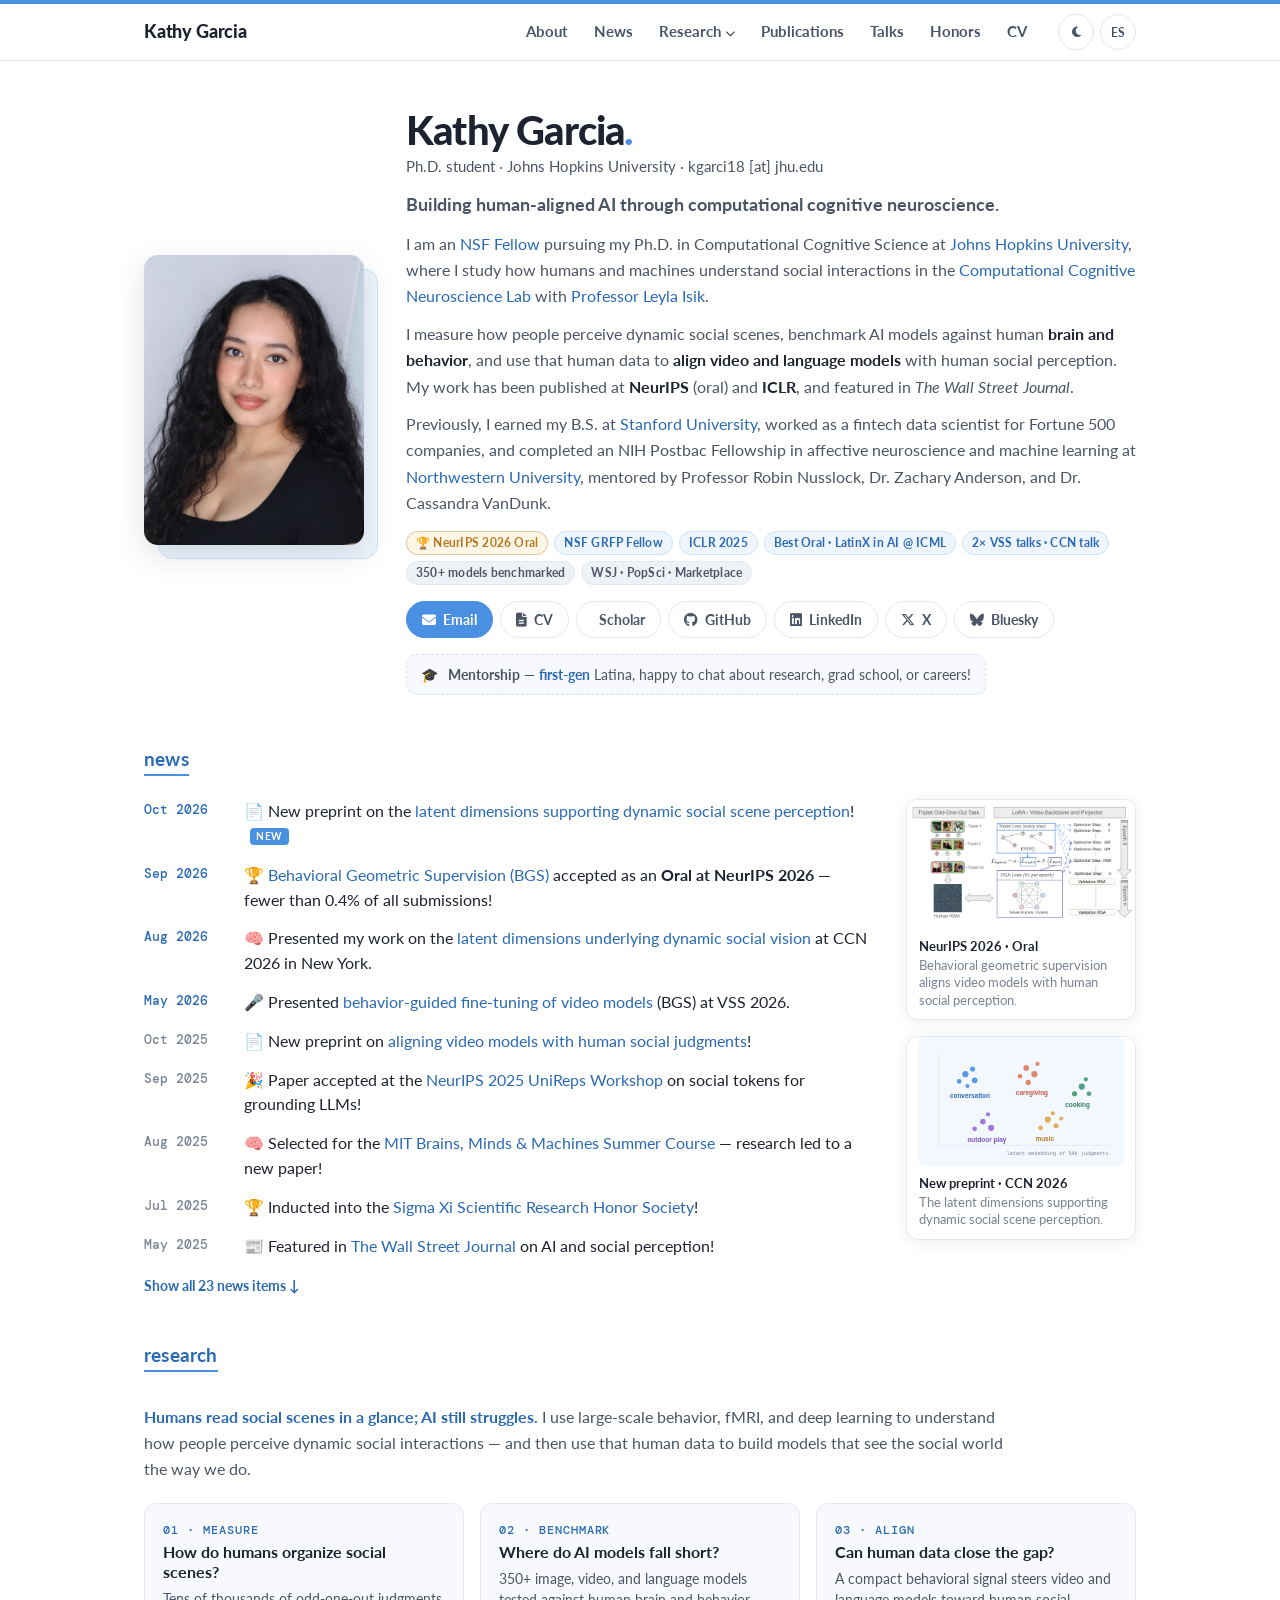
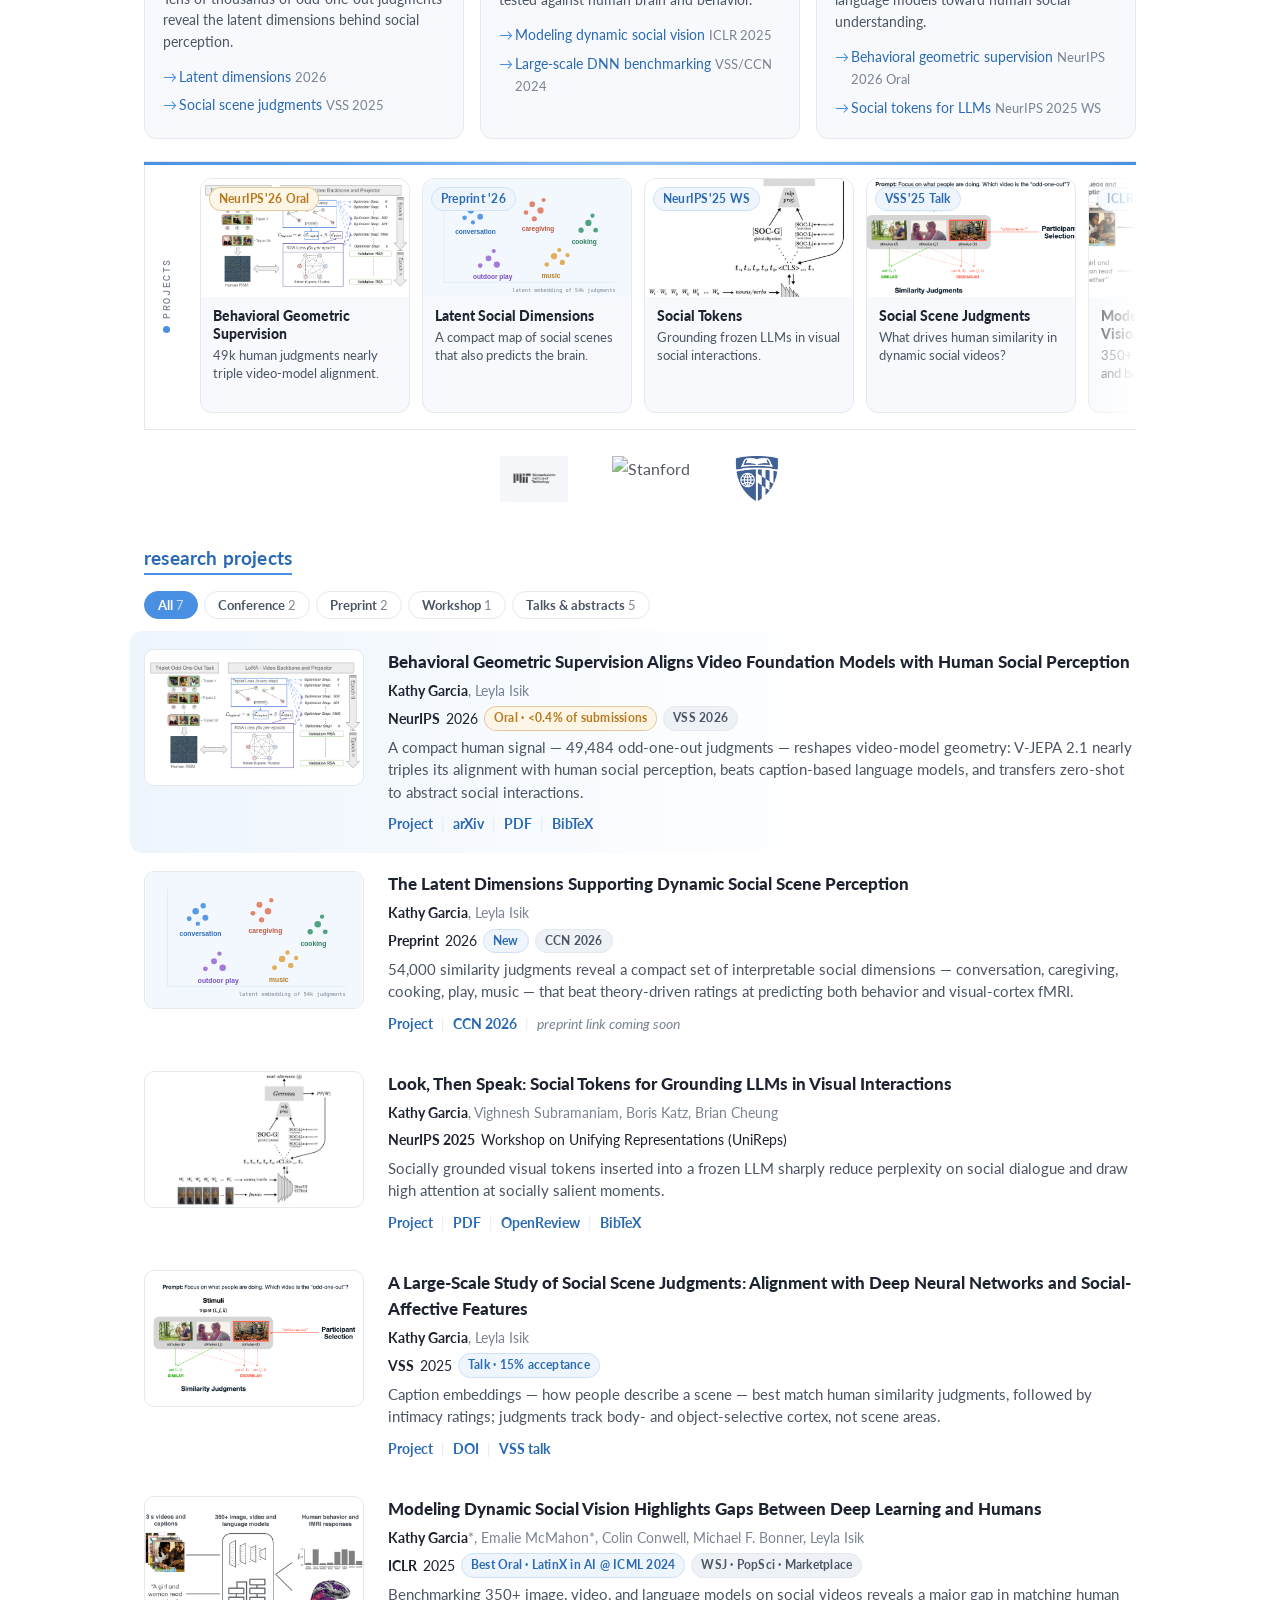
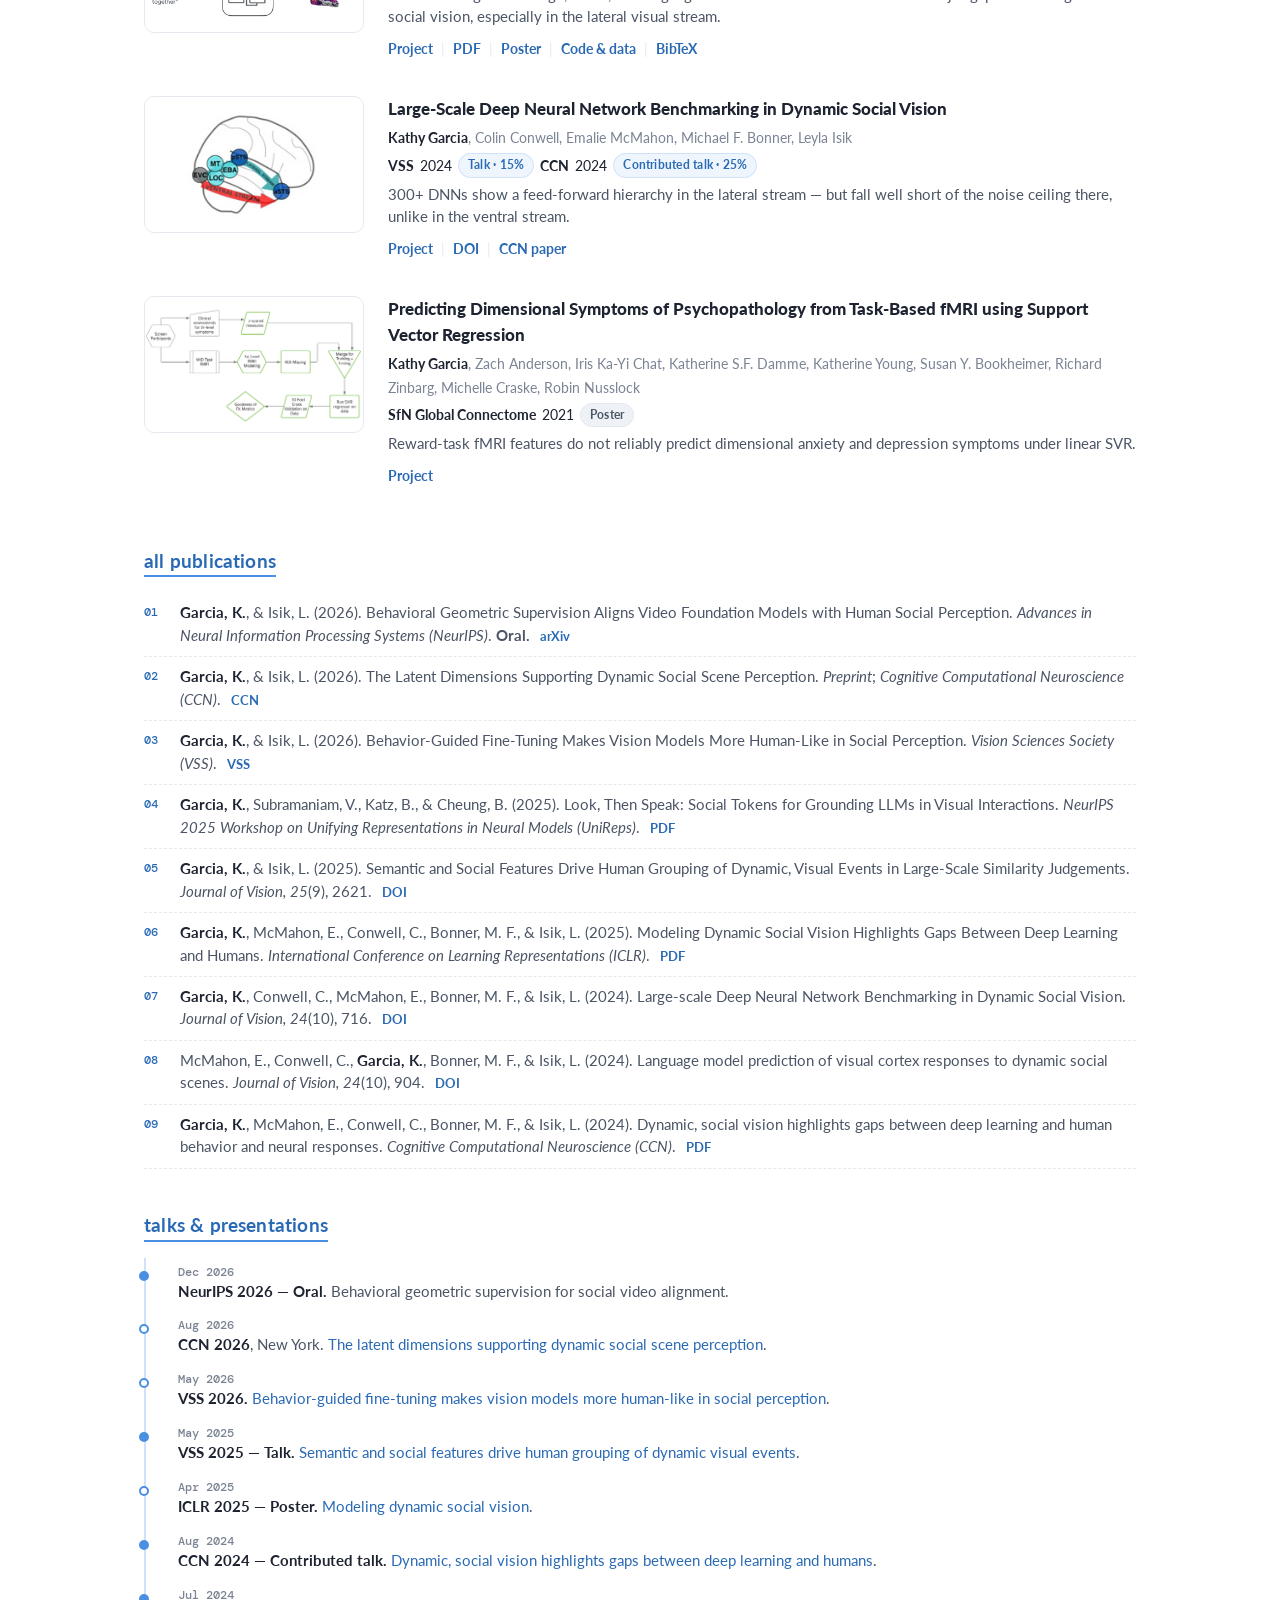
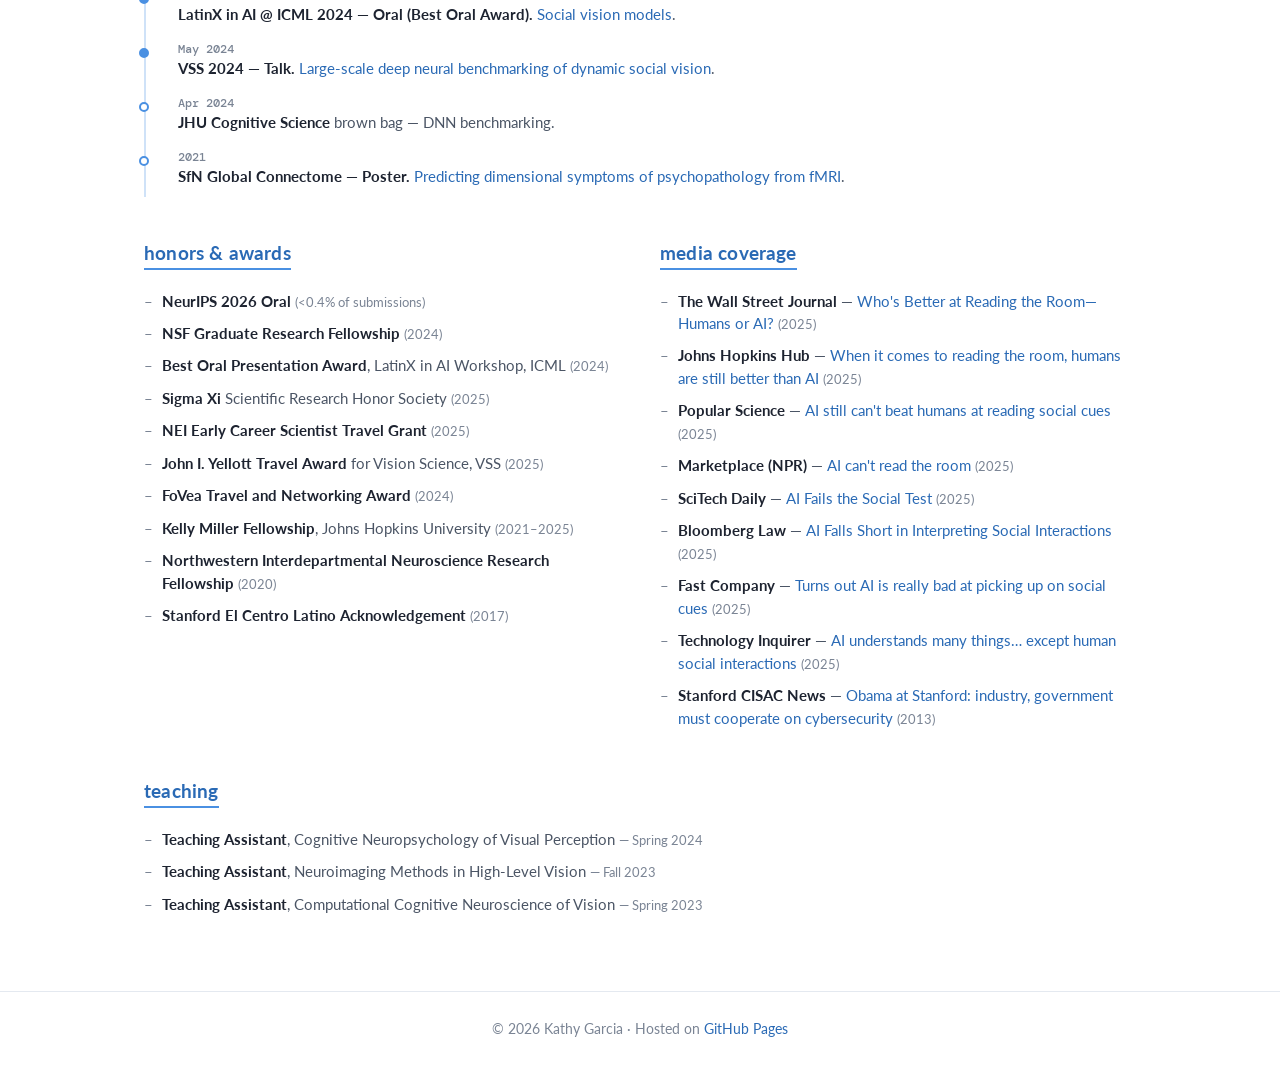
==== index.html @ 582a3472 "Redesign homepage and project pages; add NeurIPS 2026, CCN 2026, VSS 2026 news - New shared design s" ====
<!DOCTYPE html>
<html lang="en">
<head>
  <!-- Google tag (gtag.js) -->
  <script async src="https://www.googletagmanager.com/gtag/js?id=G-QVRXCHECS8"></script>
  <script>
    window.dataLayer = window.dataLayer || [];
    function gtag(){dataLayer.push(arguments);}
    gtag('js', new Date());
    gtag('config', 'G-QVRXCHECS8');
  </script>

  <meta charset="UTF-8">
  <meta name="viewport" content="width=device-width, initial-scale=1">
  <title>Kathy Garcia</title>
  <meta name="author" content="Kathy Garcia">
  <meta name="description" content="Kathy Garcia — NSF Fellow and Ph.D. student in Computational Cognitive Science at Johns Hopkins University, building human-aligned AI for social vision.">
  <meta property="og:title" content="Kathy Garcia">
  <meta property="og:description" content="Building human-aligned AI through computational cognitive neuroscience.">
  <meta property="og:image" content="https://garciakathy.github.io/images/profile.jpg">
  <link rel="icon" href="images/favicon.png">

  <script>
    document.documentElement.classList.add('js');
    try { document.documentElement.setAttribute('data-theme', localStorage.getItem('theme') || 'light'); } catch (e) {}
  </script>
  <link rel="preconnect" href="https://fonts.googleapis.com">
  <link rel="preconnect" href="https://fonts.gstatic.com" crossorigin>
  <link href="https://fonts.googleapis.com/css2?family=DM+Mono:wght@500&family=Lato:wght@400;700;900&display=swap" rel="stylesheet">
  <link rel="stylesheet" href="https://cdnjs.cloudflare.com/ajax/libs/font-awesome/6.7.2/css/all.min.css">
  <link rel="stylesheet" href="https://cdn.jsdelivr.net/gh/jpswalsh/academicons@1/css/academicons.min.css">
  <link rel="stylesheet" href="static/css/site.css">

  <style>
    /* ── Bio ─────────────────────────────────────────── */
    .bio { display: flex; gap: 42px; align-items: center; padding: 44px 0 18px; }
    .bio-photo { flex: 0 0 220px; position: relative; }
    .bio-photo img {
      width: 220px; height: 290px; object-fit: cover; object-position: 50% 25%;
      border-radius: 14px; box-shadow: var(--shadow-lg); display: block;
      transition: transform .4s ease;
    }
    .bio-photo:hover img { transform: rotate(-1.2deg) scale(1.02); }
    .bio-photo::after {
      content: ''; position: absolute; inset: 14px -14px -14px 14px; z-index: -1;
      border-radius: 14px; background: var(--accent-soft); border: 1.5px solid var(--accent-line);
    }
    .bio-body { flex: 1; min-width: 0; }
    .bio-name { font-size: 40px; font-weight: 900; letter-spacing: -.02em; color: var(--ink); }
    .bio-name span { color: var(--accent); }
    .bio-sub { margin: 4px 0 14px; color: var(--ink-3); font-size: 14.5px; }
    .bio-tagline { font-size: 18px; font-weight: 700; color: var(--accent-ink); margin: 0 0 10px; }
    .bio-body p { margin: 0 0 11px; color: var(--ink-2); }
    .bio-body p strong { color: var(--ink); }
    .highlights { display: flex; flex-wrap: wrap; gap: 6px; margin: 14px 0 16px; }
    .links { display: flex; flex-wrap: wrap; gap: 7px; }
    .mentor-note {
      margin-top: 16px; display: inline-flex; align-items: center; gap: 10px;
      padding: 8px 14px; border-radius: 10px; background: var(--surface); border: 1px dashed var(--accent-line);
      font-size: 14px; color: var(--ink-2);
    }
    .mentor-note a { font-weight: 700; }

    /* ── News ────────────────────────────────────────── */
    .news-wrap { display: flex; gap: 34px; align-items: flex-start; }
    .news-main { flex: 1; min-width: 0; }
    .news-list { list-style: none; margin: 0; padding: 0; }
    .news-list li {
      display: grid; grid-template-columns: 88px 1fr; gap: 12px;
      padding: 7px 10px; margin: 0 -10px; border-radius: 8px; line-height: 1.55;
      transition: background .15s;
    }
    .news-list li:hover { background: var(--surface); }
    .news-list li.hidden { display: none; }
    .news-date { font: 500 12.5px/1.9 var(--mono); color: var(--ink-3); white-space: nowrap; }
    .news-list li.hot .news-date { color: var(--accent-ink); }
    .news-new {
      display: inline-block; margin-left: 6px; padding: 0 6px; border-radius: 4px;
      font: 700 10px/1.7 var(--font); letter-spacing: .06em; text-transform: uppercase;
      color: #fff; background: var(--accent); vertical-align: 2px;
    }
    .more-btn {
      margin-top: 8px; background: none; border: 0; padding: 4px 0; cursor: pointer;
      color: var(--accent-ink); font: 700 14px var(--font);
    }
    .more-btn:hover { text-decoration: underline; }
    .news-media { flex: 0 0 230px; display: flex; flex-direction: column; gap: 16px; padding-top: 52px; }
    .media-card { display: block; border-radius: 12px; overflow: hidden; background: var(--bg);
      border: 1px solid var(--line); box-shadow: var(--shadow); transition: transform .2s, box-shadow .2s; }
    .media-card:hover { transform: translateY(-3px); box-shadow: var(--shadow-lg); text-decoration: none; }
    .media-card .thumb { background: #fff; aspect-ratio: 16 / 9; display: flex; align-items: center; justify-content: center; }
    .media-card .thumb img { width: 100%; height: 100%; object-fit: contain; display: block; }
    .media-card figcaption { padding: 8px 12px 10px; font-size: 12.5px; color: var(--ink-3); line-height: 1.4; }
    .media-card figcaption b { display: block; color: var(--ink); font-size: 13px; margin-bottom: 2px; }
    .media-card figure { margin: 0; }

    /* ── Research pillars ───────────────────────────── */
    .statement p { color: var(--ink-2); max-width: 860px; }
    .statement .hl { color: var(--accent-ink); font-weight: 700; }
    .pillars { display: grid; grid-template-columns: repeat(3, 1fr); gap: 16px; margin: 20px 0 6px; }
    .pillar { position: relative; padding: 18px 18px 16px; border-radius: 12px; background: var(--surface); border: 1px solid var(--line); }
    .pillar-num { font: 500 12px var(--mono); color: var(--accent-ink); letter-spacing: .08em; }
    .pillar h3 { font-size: 16px; margin: 4px 0 6px; }
    .pillar p { font-size: 14px; color: var(--ink-2); margin: 0 0 10px; line-height: 1.55; }
    .pillar ul { margin: 0; padding: 0; list-style: none; font-size: 13.5px; }
    .pillar li { padding: 3px 0 3px 16px; position: relative; }
    .pillar li::before { content: '→'; position: absolute; left: 0; color: var(--accent); }
    .pillar-arrow { text-align: center; color: var(--ink-3); font-size: 13px; margin-top: 10px; letter-spacing: .02em; }

    /* ── Project strip (auto-scrolling) ─────────────── */
    .strip {
      position: relative; margin: 22px 0 8px; border-top: 1px solid var(--line); border-bottom: 1px solid var(--line);
      overflow: hidden;
    }
    .strip::before {
      content: ''; position: absolute; top: 0; left: 0; right: 0; height: 3px; z-index: 3;
      background: linear-gradient(90deg, var(--accent), #8ec0f5, var(--accent), #2a6ab5, var(--accent));
      background-size: 200% 100%; animation: shimmer 8s linear infinite;
    }
    @keyframes shimmer { to { background-position: 200% 0; } }
    .strip-label {
      position: absolute; left: 0; top: 0; bottom: 0; z-index: 2; width: 44px;
      display: flex; align-items: center; justify-content: center; gap: 7px;
      background: var(--bg); border-right: 1px solid var(--line);
      font: 500 10px var(--mono); letter-spacing: .16em; text-transform: uppercase; color: var(--ink-3);
      writing-mode: vertical-rl; transform: rotate(180deg);
    }
    .strip-dot { width: 7px; height: 7px; border-radius: 50%; background: var(--accent); animation: pulse 2.2s ease-in-out infinite; }
    @keyframes pulse { 50% { opacity: .3; transform: scale(.6); } }
    .strip-fade { position: absolute; right: 0; top: 0; bottom: 0; width: 60px; z-index: 2; pointer-events: none;
      background: linear-gradient(270deg, var(--bg), transparent); }
    .strip-viewport { overflow: hidden; margin-left: 44px; }
    .strip-track { display: flex; gap: 12px; padding: 16px 0 16px 12px; width: max-content; animation: scroll 55s linear infinite; }
    .strip:hover .strip-track, .strip:focus-within .strip-track { animation-play-state: paused; }
    @keyframes scroll { to { transform: translateX(-50%); } }
    @media (prefers-reduced-motion: reduce) {
      .strip-viewport { overflow-x: auto; }
    }
    .p-card {
      width: 210px; flex-shrink: 0; border-radius: 12px; overflow: hidden; background: var(--surface);
      border: 1.5px solid var(--line); display: flex; flex-direction: column; color: var(--ink);
      transition: transform .25s, border-color .25s, box-shadow .25s;
    }
    .p-card:hover { transform: translateY(-4px); border-color: var(--accent); box-shadow: var(--shadow-lg); text-decoration: none; }
    .p-thumb { position: relative; height: 118px; background: #fff; overflow: hidden; }
    .p-thumb img { width: 100%; height: 100%; object-fit: cover; object-position: center; transition: transform .5s; }
    .p-card:hover .p-thumb img { transform: scale(1.06); }
    .p-tag { position: absolute; top: 8px; left: 8px; }
    .p-body { padding: 10px 12px 12px; }
    .p-name { font-weight: 900; font-size: 14px; line-height: 1.3; display: block; }
    .p-desc { font-size: 12.5px; color: var(--ink-3); margin: 4px 0 0; line-height: 1.4; }

    /* ── Publications ───────────────────────────────── */
    .filters { display: flex; flex-wrap: wrap; gap: 6px; margin: 0 0 12px; }
    .filter {
      padding: 5px 13px; border-radius: 999px; border: 1.5px solid var(--line); background: var(--bg);
      color: var(--ink-2); font: 700 13px var(--font); cursor: pointer; transition: all .15s;
    }
    .filter:hover { border-color: var(--accent); color: var(--accent-ink); }
    .filter[aria-pressed="true"] { background: var(--accent); border-color: var(--accent); color: #fff; }
    .filter .count { opacity: .7; font-weight: 400; margin-left: 3px; }
    .pub {
      display: grid; grid-template-columns: 220px 1fr; gap: 24px; padding: 18px 14px; margin: 0 -14px;
      border-radius: 12px; transition: background .2s;
    }
    .pub:hover { background: var(--surface); }
    .pub.is-hidden { display: none; }
    .pub.featured { background: linear-gradient(90deg, var(--accent-soft), transparent 70%); }
    .pub-thumb { position: relative; display: block; border-radius: 10px; overflow: hidden; background: #fff;
      border: 1px solid var(--line); aspect-ratio: 16 / 10; }
    .pub-thumb img { width: 100%; height: 100%; object-fit: contain; transition: transform .4s; }
    .pub:hover .pub-thumb img { transform: scale(1.04); }
    .pub-title { font-size: 16.5px; font-weight: 900; color: var(--ink); line-height: 1.35; }
    a.pub-title:hover { color: var(--accent-ink); }
    .pub-authors { font-size: 14px; color: var(--ink-3); margin: 4px 0; }
    .pub-authors a { color: var(--ink-3); }
    .pub-authors a:hover { color: var(--accent-ink); }
    .me { color: var(--ink); font-weight: 700; }
    .pub-venue { font-size: 14px; margin: 4px 0 6px; display: flex; flex-wrap: wrap; align-items: center; gap: 6px; }
    .pub-venue b { color: var(--ink); }
    .pub-tldr { font-size: 14.5px; color: var(--ink-2); margin: 4px 0 8px; line-height: 1.55; }
    .pub-links { font-size: 14px; font-weight: 700; }
    .pub-links a + a::before, .pub-links span + a::before, .pub-links a + span::before { content: '|'; color: var(--line); margin: 0 8px; font-weight: 400; }
    .pub-links .soon { color: var(--ink-3); font-weight: 400; font-style: italic; }

    .cite-list { list-style: none; padding: 0; margin: 0; counter-reset: cite; }
    .cite-list li {
      position: relative; padding: 9px 0 9px 36px; border-bottom: 1px dashed var(--line);
      font-size: 14.5px; color: var(--ink-2); line-height: 1.55;
    }
    .cite-list li::before {
      counter-increment: cite; content: counter(cite, decimal-leading-zero);
      position: absolute; left: 0; top: 11px; font: 500 12px var(--mono); color: var(--accent-ink);
    }
    .cite-list li a.tiny { font-size: 12.5px; font-weight: 700; margin-left: 6px; }

    /* ── Lists: talks / honors / media ─────────────── */
    .two-col { display: grid; grid-template-columns: 1fr 1fr; gap: 0 40px; }
    ul.clean { list-style: none; margin: 0; padding: 0; }
    ul.clean li { position: relative; padding: 5px 0 5px 18px; font-size: 14.5px; color: var(--ink-2); line-height: 1.55; }
    ul.clean li::before { content: '–'; position: absolute; left: 0; color: var(--ink-3); }
    ul.clean li b { color: var(--ink); }
    .meta { color: var(--ink-3); font-size: 13px; }
    .timeline { list-style: none; margin: 0; padding: 0 0 0 18px; border-left: 2px solid var(--accent-line); }
    .timeline li { position: relative; padding: 6px 0 8px 14px; font-size: 14.5px; color: var(--ink-2); }
    .timeline li::before {
      content: ''; position: absolute; left: -25px; top: 13px; width: 10px; height: 10px; border-radius: 50%;
      background: var(--bg); border: 2.5px solid var(--accent);
    }
    .timeline li.star::before { background: var(--accent); }
    .timeline .when { font: 500 12px var(--mono); color: var(--ink-3); display: block; }
    .timeline b { color: var(--ink); }

    .logos { display: flex; justify-content: center; align-items: center; gap: 44px; margin: 26px 0 0; flex-wrap: wrap; opacity: .75; }
    .logos img { height: 46px; }
    [data-theme="dark"] .logos img { background: #fff; padding: 6px 10px; border-radius: 10px; }

    /* Dark-mode easter egg */
    .floating-icon { position: fixed; font-size: 20px; opacity: 0; pointer-events: none; z-index: 0; animation: float 7s ease-in-out infinite; }
    [data-theme="dark"] .floating-icon { opacity: .14; }
    @keyframes float { 50% { transform: translateY(-16px) rotate(8deg); } }

    @media (max-width: 860px) {
      .bio { flex-direction: column; align-items: flex-start; gap: 26px; padding-top: 30px; }
      .bio-photo img { width: 160px; height: 200px; }
      .bio-name { font-size: 32px; }
      .news-wrap { flex-direction: column; gap: 10px; }
      .news-media { flex-direction: row; padding-top: 0; width: 100%; }
      .news-media > * { flex: 1; min-width: 0; }
      .pillars { grid-template-columns: 1fr; }
      .pub { grid-template-columns: 1fr; gap: 12px; }
      .pub-thumb { max-width: 360px; }
      .two-col { grid-template-columns: 1fr; }
    }
    @media (max-width: 520px) {
      .wrap { padding: 0 16px; }
      .news-list li { grid-template-columns: 1fr; gap: 0; }
      .news-media { flex-direction: column; }
      .strip-label { display: none; }
      .strip-viewport { margin-left: 0; }
    }
  </style>
</head>

<body>
  <header class="topbar">
    <div class="topbar-inner">
      <a class="brand" href="#about">Kathy Garcia</a>
      <ul class="nav-links">
        <li><a href="#about" data-i18n="nav_about">About</a></li>
        <li><a href="#news" data-i18n="nav_news">News</a></li>
        <li class="dropdown">
          <button class="nav-btn" aria-expanded="false" aria-haspopup="true"><span data-i18n="nav_research">Research</span> <i class="fas fa-chevron-down" style="font-size:10px"></i></button>
          <div class="dropdown-menu">
            <a href="video_alignment.html">Behavioral Geometric Supervision <small>NeurIPS 2026 · Oral</small></a>
            <a href="latent_dimensions.html">Latent Dimensions of Social Scenes <small>Preprint 2026 · CCN 2026</small></a>
            <a href="social_tokens.html">Social Tokens for Grounding LLMs <small>NeurIPS 2025 UniReps</small></a>
            <a href="similarity_judgments.html">Large-Scale Social Scene Judgments <small>VSS 2025 talk</small></a>
            <a href="modeling_dynamic.html">Modeling Dynamic Social Vision <small>ICLR 2025</small></a>
            <a href="lsbm.html">Large-Scale DNN Benchmarking <small>VSS &amp; CCN 2024 talks</small></a>
          </div>
        </li>
        <li><a href="#publications" data-i18n="nav_pubs">Publications</a></li>
        <li><a href="#talks" data-i18n="nav_talks">Talks</a></li>
        <li><a href="#honors" data-i18n="nav_honors">Honors</a></li>
        <li><a href="data/Kathy_CV%20(1).pdf" target="_blank" rel="noopener">CV</a></li>
      </ul>
      <div class="nav-tools">
        <button class="icon-btn" data-theme-toggle aria-label="Toggle dark mode"><i class="fas fa-moon"></i></button>
        <button class="icon-btn" data-lang-toggle aria-label="Cambiar a español">ES</button>
        <button class="icon-btn burger" aria-label="Menu" aria-expanded="false"><i class="fas fa-bars"></i></button>
      </div>
    </div>
  </header>

  <!-- Dark-mode easter egg -->
  <div aria-hidden="true">
    <div class="floating-icon" style="top:18%;left:3%">🧠</div>
    <div class="floating-icon" style="top:46%;right:4%;animation-delay:2s">🤖</div>
    <div class="floating-icon" style="top:74%;left:5%;animation-delay:4s">⚡</div>
    <div class="floating-icon" style="top:28%;right:6%;animation-delay:1s">🔮</div>
    <div class="floating-icon" style="top:86%;right:8%;animation-delay:3s">🧠</div>
  </div>

  <main class="wrap">
    <!-- ── Bio ──────────────────────────────────────── -->
    <section class="bio" id="about">
      <div class="bio-photo">
        <img src="images/profile.jpg" alt="Portrait of Kathy Garcia" width="220" height="290">
      </div>
      <div class="bio-body">
        <h1 class="bio-name">Kathy Garcia<span>.</span></h1>
        <p class="bio-sub">Ph.D. student · Johns Hopkins University · kgarci18 [at] jhu.edu</p>
        <p class="bio-tagline" data-i18n="tagline">Building human-aligned AI through computational cognitive neuroscience.</p>
        <p data-i18n="bio1">
          I am an <a href="https://cogsci.jhu.edu/2024/04/25/two-cogsci-students-receive-nsf-grfs/">NSF Fellow</a> pursuing my Ph.D. in Computational Cognitive Science at
          <a href="https://cogsci.jhu.edu/people/graduate-students/">Johns Hopkins University</a>, where I study how humans and machines understand
          social interactions in the <a href="https://www.isiklab.org">Computational Cognitive Neuroscience Lab</a> with
          <a href="https://cogsci.jhu.edu/directory/leyla-isik/">Professor Leyla Isik</a>.
        </p>
        <p data-i18n="bio2">
          I measure how people perceive dynamic social scenes, benchmark AI models against human <strong>brain and behavior</strong>, and use that
          human data to <strong>align video and language models</strong> with human social perception. My work has been published at
          <strong>NeurIPS</strong> (oral) and <strong>ICLR</strong>, and featured in <em>The Wall Street Journal</em>.
        </p>
        <p data-i18n="bio3">
          Previously, I earned my B.S. at <a href="https://www.stanford.edu/">Stanford University</a>, worked as a fintech data scientist for Fortune 500
          companies, and completed an NIH Postbac Fellowship in affective neuroscience and machine learning at
          <a href="https://www.feinberg.northwestern.edu/sites/nu-prep/scholars/alumni.html">Northwestern University</a>, mentored by Professor
          Robin Nusslock, Dr. Zachary Anderson, and Dr. Cassandra VanDunk.
        </p>
        <div class="highlights">
          <span class="badge gold">🏆 NeurIPS 2026 Oral</span>
          <span class="badge">NSF GRFP Fellow</span>
          <span class="badge">ICLR 2025</span>
          <span class="badge">Best Oral · LatinX in AI @ ICML</span>
          <span class="badge">2× VSS talks · CCN talk</span>
          <span class="badge plain">350+ models benchmarked</span>
          <span class="badge plain">WSJ · PopSci · Marketplace</span>
        </div>
        <div class="links">
          <a class="pill solid" href="mailto:kgarci18@jhu.edu"><i class="fas fa-envelope"></i> Email</a>
          <a class="pill" href="data/Kathy_CV%20(1).pdf" target="_blank" rel="noopener"><i class="fas fa-file-lines"></i> CV</a>
          <a class="pill" href="https://scholar.google.com/citations?user=AcxvrQEAAAAJ&hl=en"><i class="ai ai-google-scholar"></i> Scholar</a>
          <a class="pill" href="https://github.com/garciakathy/"><i class="fab fa-github"></i> GitHub</a>
          <a class="pill" href="https://www.linkedin.com/in/kathy-garcia-01/"><i class="fab fa-linkedin"></i> LinkedIn</a>
          <a class="pill" href="https://twitter.com/NeuroKathyG"><i class="fab fa-x-twitter"></i> X</a>
          <a class="pill" href="https://bsky.app/profile/gkathy.bsky.social"><i class="fab fa-bluesky"></i> Bluesky</a>
        </div>
        <div class="mentor-note" data-i18n="mentor">🎓 <span><b>Mentorship</b> — <a href="https://fli.stanford.edu/">first-gen</a> Latina, happy to chat about research, grad school, or careers!</span></div>
      </div>
    </section>

    <!-- ── News ─────────────────────────────────────── -->
    <section class="section" id="news">
      <div class="news-wrap">
        <div class="news-main">
          <h2 class="section-title" data-i18n="news_title">news</h2>
          <ul class="news-list" id="news-list">
            <li class="hot"><span class="news-date">Oct 2026</span><span>📄 New preprint on the <a href="latent_dimensions.html">latent dimensions supporting dynamic social scene perception</a>!<span class="news-new">new</span></span></li>
            <li class="hot"><span class="news-date">Sep 2026</span><span>🏆 <a href="video_alignment.html">Behavioral Geometric Supervision (BGS)</a> accepted as an <b>Oral at NeurIPS 2026</b> — fewer than 0.4% of all submissions!</span></li>
            <li class="hot"><span class="news-date">Aug 2026</span><span>🧠 Presented my work on the <a href="https://2026.ccneuro.org/poster/?id=X1NIOuzwZR">latent dimensions underlying dynamic social vision</a> at CCN 2026 in New York.</span></li>
            <li class="hot"><span class="news-date">May 2026</span><span>🎤 Presented <a href="https://www.visionsciences.org/presentation/?id=4148">behavior-guided fine-tuning of video models</a> (BGS) at VSS 2026.</span></li>
            <li><span class="news-date">Oct 2025</span><span>📄 New preprint on <a href="video_alignment.html">aligning video models with human social judgments</a>!</span></li>
            <li><span class="news-date">Sep 2025</span><span>🎉 Paper accepted at the <a href="social_tokens.html">NeurIPS 2025 UniReps Workshop</a> on social tokens for grounding LLMs!</span></li>
            <li><span class="news-date">Aug 2025</span><span>🧠 Selected for the <a href="https://bmm.mit.edu/2025-2/">MIT Brains, Minds &amp; Machines Summer Course</a> — research led to a new paper!</span></li>
            <li><span class="news-date">Jul 2025</span><span>🏆 Inducted into the <a href="https://www.sigmaxi.org">Sigma Xi Scientific Research Honor Society</a>!</span></li>
            <li><span class="news-date">May 2025</span><span>📰 Featured in <a href="https://archive.is/wAcZZ">The Wall Street Journal</a> on AI and social perception!</span></li>
            <li><span class="news-date">Apr 2025</span><span>📰 Featured in <a href="https://hub.jhu.edu/2025/04/24/humans-better-than-ai-at-reading-the-room/">Johns Hopkins Hub</a> on reading social cues!</span></li>
            <li><span class="news-date">Feb 2025</span><span>🏆 Awarded the <a href="https://www.visionsciences.org">John I. Yellott Travel Award</a> for VSS 2025!</span></li>
            <li><span class="news-date">Feb 2025</span><span>🏆 Received the <a href="https://www.nei.nih.gov">NEI Early Career Scientist Travel Grant</a>!</span></li>
            <li><span class="news-date">Feb 2025</span><span>🎤 Talk accepted at <a href="https://www.visionsciences.org/talk-session/?id=416">VSS 2025</a> on social scene perception!</span></li>
            <li><span class="news-date">Jan 2025</span><span>🎉 Paper accepted at <a href="https://openreview.net/pdf?id=wAXsx2MYgV">ICLR 2025</a> on dynamic social vision!</span></li>
            <li><span class="news-date">Aug 2024</span><span>🎤 Delivered a talk at <a href="https://2024.ccneuro.org/contributed-talk/?id=32">CCN 2024</a> on deep learning vs. human vision!</span></li>
            <li><span class="news-date">Jul 2024</span><span>🥇 Won Best Oral Presentation at <a href="https://icml.cc/virtual/2024/affinity-workshop/29959">LatinX in AI @ ICML 2024</a>!</span></li>
            <li><span class="news-date">Jul 2024</span><span>🎤 Delivered a talk at <a href="https://icml.cc/virtual/2024/38087">LatinX in AI @ ICML 2024</a> on social vision models!</span></li>
            <li><span class="news-date">Jun 2024</span><span>📄 New preprint on <a href="https://icml.cc/virtual/2024/38087">dynamic social vision</a> now available!</span></li>
            <li><span class="news-date">May 2024</span><span>🏆 Received the <a href="https://www.foveavision.org">FoVea 2024 Travel Award</a>!</span></li>
            <li><span class="news-date">May 2024</span><span>🎤 Delivered a talk at <a href="https://www.visionsciences.org/talk-session/?id=249">VSS 2024</a> on neural benchmarking!</span></li>
            <li><span class="news-date">Apr 2024</span><span>🎤 Gave a brown bag talk at JHU Cognitive Science on DNN benchmarking!</span></li>
            <li><span class="news-date">Apr 2024</span><span>🎓 Awarded the <a href="https://www.nsfgrfp.org">NSF GRFP</a>!</span></li>
            <li><span class="news-date">Sep 2021</span><span>🎓 Awarded the Kelly Miller Fellowship at Johns Hopkins University!</span></li>
          </ul>
          <button class="more-btn" id="news-more" aria-expanded="false"></button>
        </div>
        <aside class="news-media" aria-label="Featured work">
          <a class="media-card" href="video_alignment.html">
            <figure>
              <div class="thumb"><img src="static/figures/bgs/fig1.png" alt="BGS method overview" loading="lazy"></div>
              <figcaption><b>NeurIPS 2026 · Oral</b>Behavioral geometric supervision aligns video models with human social perception.</figcaption>
            </figure>
          </a>
          <a class="media-card" href="latent_dimensions.html">
            <figure>
              <div class="thumb"><img src="images/latent_dims.svg" alt="Latent dimensions illustration" loading="lazy"></div>
              <figcaption><b>New preprint · CCN 2026</b>The latent dimensions supporting dynamic social scene perception.</figcaption>
            </figure>
          </a>
        </aside>
      </div>
    </section>

    <!-- ── Research ─────────────────────────────────── -->
    <section class="section statement" id="research">
      <h2 class="section-title" data-i18n="research_title">research</h2>
      <p data-i18n="research1">
        <span class="hl">Humans read social scenes in a glance; AI still struggles.</span> I use large-scale behavior, fMRI, and deep learning to understand
        how people perceive dynamic social interactions — and then use that human data to build models that see the social world the way we do.
      </p>
      <div class="pillars">
        <div class="pillar reveal">
          <div class="pillar-num">01 · MEASURE</div>
          <h3>How do humans organize social scenes?</h3>
          <p>Tens of thousands of odd-one-out judgments reveal the latent dimensions behind social perception.</p>
          <ul>
            <li><a href="latent_dimensions.html">Latent dimensions</a> <span class="meta">2026</span></li>
            <li><a href="similarity_judgments.html">Social scene judgments</a> <span class="meta">VSS 2025</span></li>
          </ul>
        </div>
        <div class="pillar reveal">
          <div class="pillar-num">02 · BENCHMARK</div>
          <h3>Where do AI models fall short?</h3>
          <p>350+ image, video, and language models tested against human brain and behavior.</p>
          <ul>
            <li><a href="modeling_dynamic.html">Modeling dynamic social vision</a> <span class="meta">ICLR 2025</span></li>
            <li><a href="lsbm.html">Large-scale DNN benchmarking</a> <span class="meta">VSS/CCN 2024</span></li>
          </ul>
        </div>
        <div class="pillar reveal">
          <div class="pillar-num">03 · ALIGN</div>
          <h3>Can human data close the gap?</h3>
          <p>A compact behavioral signal steers video and language models toward human social understanding.</p>
          <ul>
            <li><a href="video_alignment.html">Behavioral geometric supervision</a> <span class="meta">NeurIPS 2026 Oral</span></li>
            <li><a href="social_tokens.html">Social tokens for LLMs</a> <span class="meta">NeurIPS 2025 WS</span></li>
          </ul>
        </div>
      </div>

      <div class="strip" aria-label="Project pages">
        <div class="strip-label"><span class="strip-dot"></span>projects</div>
        <div class="strip-fade"></div>
        <div class="strip-viewport">
          <div class="strip-track" id="strip-track">
            <a class="p-card" href="video_alignment.html">
              <div class="p-thumb"><img src="static/figures/bgs/fig1.png" alt="" loading="lazy"><span class="p-tag badge gold">NeurIPS'26 Oral</span></div>
              <div class="p-body"><span class="p-name">Behavioral Geometric Supervision</span><p class="p-desc">49k human judgments nearly triple video-model alignment.</p></div>
            </a>
            <a class="p-card" href="latent_dimensions.html">
              <div class="p-thumb"><img src="images/latent_dims.svg" alt="" loading="lazy"><span class="p-tag badge">Preprint '26</span></div>
              <div class="p-body"><span class="p-name">Latent Social Dimensions</span><p class="p-desc">A compact map of social scenes that also predicts the brain.</p></div>
            </a>
            <a class="p-card" href="social_tokens.html">
              <div class="p-thumb"><img src="images/social_tokens_overview.png" alt="" loading="lazy"><span class="p-tag badge">NeurIPS'25 WS</span></div>
              <div class="p-body"><span class="p-name">Social Tokens</span><p class="p-desc">Grounding frozen LLMs in visual social interactions.</p></div>
            </a>
            <a class="p-card" href="similarity_judgments.html">
              <div class="p-thumb"><img src="static/figures/sim_judg/task_design.png" alt="" loading="lazy"><span class="p-tag badge">VSS'25 Talk</span></div>
              <div class="p-body"><span class="p-name">Social Scene Judgments</span><p class="p-desc">What drives human similarity in dynamic social videos?</p></div>
            </a>
            <a class="p-card" href="modeling_dynamic.html">
              <div class="p-thumb"><img src="static/figures/neurips/neurips_fig1.jpeg" alt="" loading="lazy"><span class="p-tag badge">ICLR'25</span></div>
              <div class="p-body"><span class="p-name">Modeling Dynamic Social Vision</span><p class="p-desc">350+ models vs. human brain and behavior.</p></div>
            </a>
            <a class="p-card" href="lsbm.html">
              <div class="p-thumb"><img src="images/resized/paper1fig1.jpg" alt="" loading="lazy"><span class="p-tag badge">VSS/CCN'24</span></div>
              <div class="p-body"><span class="p-name">Lateral-Stream Benchmarking</span><p class="p-desc">Hierarchical DNN–brain correspondence in the lateral stream.</p></div>
            </a>
          </div>
        </div>
      </div>

      <div class="logos" aria-label="Affiliations">
        <img src="images/mitlogo.png" alt="MIT">
        <img src="https://upload.wikimedia.org/wikipedia/commons/b/b5/Seal_of_Leland_Stanford_Junior_University.svg" alt="Stanford">
        <img src="images/JHU.png" alt="Johns Hopkins">
      </div>
    </section>

    <!-- ── Publications / projects ──────────────────── -->
    <section class="section" id="publications">
      <h2 class="section-title" data-i18n="pubs_title">research projects</h2>
      <div class="filters" role="toolbar" aria-label="Filter publications">
        <button class="filter" data-filter="all" aria-pressed="true">All</button>
        <button class="filter" data-filter="conference" aria-pressed="false">Conference</button>
        <button class="filter" data-filter="preprint" aria-pressed="false">Preprint</button>
        <button class="filter" data-filter="workshop" aria-pressed="false">Workshop</button>
        <button class="filter" data-filter="talk" aria-pressed="false">Talks &amp; abstracts</button>
      </div>

      <article class="pub featured reveal" data-type="conference preprint talk">
        <a class="pub-thumb" href="video_alignment.html"><img src="static/figures/bgs/fig1.png" alt="BGS overview" loading="lazy"></a>
        <div>
          <a class="pub-title" href="video_alignment.html">Behavioral Geometric Supervision Aligns Video Foundation Models with Human Social Perception</a>
          <div class="pub-authors"><span class="me">Kathy Garcia</span>, <a href="https://www.isiklab.org">Leyla Isik</a></div>
          <div class="pub-venue"><b>NeurIPS</b> 2026 <span class="badge gold">Oral · &lt;0.4% of submissions</span> <span class="badge plain">VSS 2026</span></div>
          <p class="pub-tldr">A compact human signal — 49,484 odd-one-out judgments — reshapes video-model geometry: V-JEPA 2.1 nearly triples its alignment with human social perception, beats caption-based language models, and transfers zero-shot to abstract social interactions.</p>
          <div class="pub-links"><a href="video_alignment.html">Project</a><a href="https://arxiv.org/abs/2510.01502">arXiv</a><a href="https://arxiv.org/pdf/2510.01502">PDF</a><a href="video_alignment.html#bibtex">BibTeX</a></div>
        </div>
      </article>

      <article class="pub reveal" data-type="preprint talk">
        <a class="pub-thumb" href="latent_dimensions.html"><img src="images/latent_dims.svg" alt="Latent dimensions illustration" loading="lazy"></a>
        <div>
          <a class="pub-title" href="latent_dimensions.html">The Latent Dimensions Supporting Dynamic Social Scene Perception</a>
          <div class="pub-authors"><span class="me">Kathy Garcia</span>, <a href="https://www.isiklab.org">Leyla Isik</a></div>
          <div class="pub-venue"><b>Preprint</b> 2026 <span class="badge">New</span> <span class="badge plain">CCN 2026</span></div>
          <p class="pub-tldr">54,000 similarity judgments reveal a compact set of interpretable social dimensions — conversation, caregiving, cooking, play, music — that beat theory-driven ratings at predicting both behavior and visual-cortex fMRI.</p>
          <!-- TODO: add the preprint link once it is posted (Oct 2026). -->
          <div class="pub-links"><a href="latent_dimensions.html">Project</a><a href="https://2026.ccneuro.org/poster/?id=X1NIOuzwZR">CCN 2026</a><span class="soon">preprint link coming soon</span></div>
        </div>
      </article>

      <article class="pub reveal" data-type="workshop">
        <a class="pub-thumb" href="social_tokens.html"><img src="images/social_tokens_overview.png" alt="Social tokens overview" loading="lazy"></a>
        <div>
          <a class="pub-title" href="social_tokens.html">Look, Then Speak: Social Tokens for Grounding LLMs in Visual Interactions</a>
          <div class="pub-authors"><span class="me">Kathy Garcia</span>, <a href="https://vsubramaniam851.github.io">Vighnesh Subramaniam</a>, <a href="https://people.csail.mit.edu/boris/boris.html">Boris Katz</a>, <a href="https://briancheung.github.io">Brian Cheung</a></div>
          <div class="pub-venue"><b>NeurIPS 2025</b> Workshop on Unifying Representations (UniReps)</div>
          <p class="pub-tldr">Socially grounded visual tokens inserted into a frozen LLM sharply reduce perplexity on social dialogue and draw high attention at socially salient moments.</p>
          <div class="pub-links"><a href="social_tokens.html">Project</a><a href="https://openreview.net/pdf?id=tdz8HrfthW">PDF</a><a href="https://openreview.net/forum?id=tdz8HrfthW">OpenReview</a><a href="social_tokens.html#bibtex">BibTeX</a></div>
        </div>
      </article>

      <article class="pub reveal" data-type="talk">
        <a class="pub-thumb" href="similarity_judgments.html"><img src="static/figures/sim_judg/task_design.png" alt="Odd-one-out task" loading="lazy"></a>
        <div>
          <a class="pub-title" href="similarity_judgments.html">A Large-Scale Study of Social Scene Judgments: Alignment with Deep Neural Networks and Social-Affective Features</a>
          <div class="pub-authors"><span class="me">Kathy Garcia</span>, <a href="https://www.isiklab.org">Leyla Isik</a></div>
          <div class="pub-venue"><b>VSS</b> 2025 <span class="badge">Talk · 15% acceptance</span></div>
          <p class="pub-tldr">Caption embeddings — how people describe a scene — best match human similarity judgments, followed by intimacy ratings; judgments track body- and object-selective cortex, not scene areas.</p>
          <div class="pub-links"><a href="similarity_judgments.html">Project</a><a href="https://doi.org/10.1167/jov.25.9.2621">DOI</a><a href="https://www.visionsciences.org/talk-session/?id=416">VSS talk</a></div>
        </div>
      </article>

      <article class="pub reveal" data-type="conference">
        <a class="pub-thumb" href="modeling_dynamic.html"><img src="static/figures/neurips/neurips_fig1.jpeg" alt="Benchmarking overview" loading="lazy"></a>
        <div>
          <a class="pub-title" href="modeling_dynamic.html">Modeling Dynamic Social Vision Highlights Gaps Between Deep Learning and Humans</a>
          <div class="pub-authors"><span class="me">Kathy Garcia</span>*, <a href="https://emaliemcmahon.github.io">Emalie McMahon</a>*, <a href="https://colinconwell.com">Colin Conwell</a>, <a href="https://www.bonnerlab.org">Michael F. Bonner</a>, <a href="https://www.isiklab.org">Leyla Isik</a></div>
          <div class="pub-venue"><b>ICLR</b> 2025 <span class="badge">Best Oral · LatinX in AI @ ICML 2024</span> <span class="badge plain">WSJ · PopSci · Marketplace</span></div>
          <p class="pub-tldr">Benchmarking 350+ image, video, and language models on social videos reveals a major gap in matching human social vision, especially in the lateral visual stream.</p>
          <div class="pub-links"><a href="modeling_dynamic.html">Project</a><a href="https://openreview.net/pdf?id=wAXsx2MYgV">PDF</a><a href="data/Garcia_ICLR_Poster.pdf">Poster</a><a href="https://github.com/Isik-lab/SIfMRI_modeling">Code &amp; data</a><a href="modeling_dynamic.html#bibtex">BibTeX</a></div>
        </div>
      </article>

      <article class="pub reveal" data-type="talk">
        <a class="pub-thumb" href="lsbm.html"><img src="images/resized/paper1fig1.jpg" alt="Lateral stream benchmarking" loading="lazy"></a>
        <div>
          <a class="pub-title" href="lsbm.html">Large-Scale Deep Neural Network Benchmarking in Dynamic Social Vision</a>
          <div class="pub-authors"><span class="me">Kathy Garcia</span>, <a href="https://colinconwell.com">Colin Conwell</a>, <a href="https://emaliemcmahon.github.io">Emalie McMahon</a>, <a href="https://www.bonnerlab.org">Michael F. Bonner</a>, <a href="https://www.isiklab.org">Leyla Isik</a></div>
          <div class="pub-venue"><b>VSS</b> 2024 <span class="badge">Talk · 15%</span> <b>CCN</b> 2024 <span class="badge">Contributed talk · 25%</span></div>
          <p class="pub-tldr">300+ DNNs show a feed-forward hierarchy in the lateral stream — but fall well short of the noise ceiling there, unlike in the ventral stream.</p>
          <div class="pub-links"><a href="lsbm.html">Project</a><a href="https://doi.org/10.1167/jov.24.10.716">DOI</a><a href="https://2024.ccneuro.org/pdf/417_Paper_authored_Garcia_CCN2024.pdf">CCN paper</a></div>
        </div>
      </article>

      <article class="pub reveal" data-type="talk">
        <a class="pub-thumb" href="fmri_svr.html"><img src="static/figures/web/proj2_fig1.png" alt="SVR workflow" loading="lazy"></a>
        <div>
          <a class="pub-title" href="fmri_svr.html">Predicting Dimensional Symptoms of Psychopathology from Task-Based fMRI using Support Vector Regression</a>
          <div class="pub-authors"><span class="me">Kathy Garcia</span>, Zach Anderson, Iris Ka-Yi Chat, Katherine S.F. Damme, Katherine Young, Susan Y. Bookheimer, Richard Zinbarg, Michelle Craske, Robin Nusslock</div>
          <div class="pub-venue"><b>SfN Global Connectome</b> 2021 <span class="badge plain">Poster</span></div>
          <p class="pub-tldr">Reward-task fMRI features do not reliably predict dimensional anxiety and depression symptoms under linear SVR.</p>
          <div class="pub-links"><a href="fmri_svr.html">Project</a></div>
        </div>
      </article>
    </section>

    <section class="section" id="publications-list">
      <h2 class="section-title" data-i18n="cites_title">all publications</h2>
      <ol class="cite-list">
        <li><span class="me">Garcia, K.</span>, &amp; Isik, L. (2026). Behavioral Geometric Supervision Aligns Video Foundation Models with Human Social Perception. <em>Advances in Neural Information Processing Systems (NeurIPS)</em>. <b>Oral.</b> <a class="tiny" href="https://arxiv.org/abs/2510.01502">arXiv</a></li>
        <li><span class="me">Garcia, K.</span>, &amp; Isik, L. (2026). The Latent Dimensions Supporting Dynamic Social Scene Perception. <em>Preprint</em>; <em>Cognitive Computational Neuroscience (CCN)</em>. <a class="tiny" href="https://2026.ccneuro.org/poster/?id=X1NIOuzwZR">CCN</a></li>
        <li><span class="me">Garcia, K.</span>, &amp; Isik, L. (2026). Behavior-Guided Fine-Tuning Makes Vision Models More Human-Like in Social Perception. <em>Vision Sciences Society (VSS)</em>. <a class="tiny" href="https://www.visionsciences.org/presentation/?id=4148">VSS</a></li>
        <li><span class="me">Garcia, K.</span>, Subramaniam, V., Katz, B., &amp; Cheung, B. (2025). Look, Then Speak: Social Tokens for Grounding LLMs in Visual Interactions. <em>NeurIPS 2025 Workshop on Unifying Representations in Neural Models (UniReps)</em>. <a class="tiny" href="https://openreview.net/pdf?id=tdz8HrfthW">PDF</a></li>
        <li><span class="me">Garcia, K.</span>, &amp; Isik, L. (2025). Semantic and Social Features Drive Human Grouping of Dynamic, Visual Events in Large-Scale Similarity Judgements. <em>Journal of Vision, 25</em>(9), 2621. <a class="tiny" href="https://doi.org/10.1167/jov.25.9.2621">DOI</a></li>
        <li><span class="me">Garcia, K.</span>, McMahon, E., Conwell, C., Bonner, M. F., &amp; Isik, L. (2025). Modeling Dynamic Social Vision Highlights Gaps Between Deep Learning and Humans. <em>International Conference on Learning Representations (ICLR)</em>. <a class="tiny" href="https://openreview.net/pdf?id=wAXsx2MYgV">PDF</a></li>
        <li><span class="me">Garcia, K.</span>, Conwell, C., McMahon, E., Bonner, M. F., &amp; Isik, L. (2024). Large-scale Deep Neural Network Benchmarking in Dynamic Social Vision. <em>Journal of Vision, 24</em>(10), 716. <a class="tiny" href="https://doi.org/10.1167/jov.24.10.716">DOI</a></li>
        <li>McMahon, E., Conwell, C., <span class="me">Garcia, K.</span>, Bonner, M. F., &amp; Isik, L. (2024). Language model prediction of visual cortex responses to dynamic social scenes. <em>Journal of Vision, 24</em>(10), 904. <a class="tiny" href="https://doi.org/10.1167/jov.24.10.904">DOI</a></li>
        <li><span class="me">Garcia, K.</span>, McMahon, E., Conwell, C., Bonner, M. F., &amp; Isik, L. (2024). Dynamic, social vision highlights gaps between deep learning and human behavior and neural responses. <em>Cognitive Computational Neuroscience (CCN)</em>. <a class="tiny" href="https://2024.ccneuro.org/pdf/417_Paper_authored_Garcia_CCN2024.pdf">PDF</a></li>
      </ol>
    </section>

    <!-- ── Talks ────────────────────────────────────── -->
    <section class="section" id="talks">
      <h2 class="section-title" data-i18n="talks_title">talks &amp; presentations</h2>
      <ol class="timeline">
        <li class="star"><span class="when">Dec 2026</span><b>NeurIPS 2026 — Oral.</b> Behavioral geometric supervision for social video alignment.</li>
        <li><span class="when">Aug 2026</span><b>CCN 2026</b>, New York. <a href="https://2026.ccneuro.org/poster/?id=X1NIOuzwZR">The latent dimensions supporting dynamic social scene perception</a>.</li>
        <li><span class="when">May 2026</span><b>VSS 2026.</b> <a href="https://www.visionsciences.org/presentation/?id=4148">Behavior-guided fine-tuning makes vision models more human-like in social perception</a>.</li>
        <li class="star"><span class="when">May 2025</span><b>VSS 2025 — Talk.</b> <a href="https://www.visionsciences.org/talk-session/?id=416">Semantic and social features drive human grouping of dynamic visual events</a>.</li>
        <li><span class="when">Apr 2025</span><b>ICLR 2025 — Poster.</b> <a href="data/Garcia_ICLR_Poster.pdf">Modeling dynamic social vision</a>.</li>
        <li class="star"><span class="when">Aug 2024</span><b>CCN 2024 — Contributed talk.</b> <a href="https://2024.ccneuro.org/contributed-talk/?id=32">Dynamic, social vision highlights gaps between deep learning and humans</a>.</li>
        <li class="star"><span class="when">Jul 2024</span><b>LatinX in AI @ ICML 2024 — Oral (Best Oral Award).</b> <a href="https://icml.cc/virtual/2024/38087">Social vision models</a>.</li>
        <li class="star"><span class="when">May 2024</span><b>VSS 2024 — Talk.</b> <a href="https://www.visionsciences.org/talk-session/?id=249">Large-scale deep neural benchmarking of dynamic social vision</a>.</li>
        <li><span class="when">Apr 2024</span><b>JHU Cognitive Science</b> brown bag — DNN benchmarking.</li>
        <li><span class="when">2021</span><b>SfN Global Connectome — Poster.</b> <a href="fmri_svr.html">Predicting dimensional symptoms of psychopathology from fMRI</a>.</li>
      </ol>
    </section>

    <!-- ── Honors & media ───────────────────────────── -->
    <section class="section two-col">
      <div id="honors">
        <h2 class="section-title" data-i18n="honors_title">honors &amp; awards</h2>
        <ul class="clean">
          <li><b>NeurIPS 2026 Oral</b> <span class="meta">(&lt;0.4% of submissions)</span></li>
          <li><b>NSF Graduate Research Fellowship</b> <span class="meta">(2024)</span></li>
          <li><b>Best Oral Presentation Award</b>, LatinX in AI Workshop, ICML <span class="meta">(2024)</span></li>
          <li><b>Sigma Xi</b> Scientific Research Honor Society <span class="meta">(2025)</span></li>
          <li><b>NEI Early Career Scientist Travel Grant</b> <span class="meta">(2025)</span></li>
          <li><b>John I. Yellott Travel Award</b> for Vision Science, VSS <span class="meta">(2025)</span></li>
          <li><b>FoVea Travel and Networking Award</b> <span class="meta">(2024)</span></li>
          <li><b>Kelly Miller Fellowship</b>, Johns Hopkins University <span class="meta">(2021–2025)</span></li>
          <li><b>Northwestern Interdepartmental Neuroscience Research Fellowship</b> <span class="meta">(2020)</span></li>
          <li><b>Stanford El Centro Latino Acknowledgement</b> <span class="meta">(2017)</span></li>
        </ul>
      </div>
      <div id="media">
        <h2 class="section-title" data-i18n="media_title">media coverage</h2>
        <ul class="clean">
          <li><b>The Wall Street Journal</b> — <a href="https://www.wsj.com/tech/ai/ai-body-language-analysis-johns-hopkins-2f11362a">Who's Better at Reading the Room—Humans or AI?</a> <span class="meta">(2025)</span></li>
          <li><b>Johns Hopkins Hub</b> — <a href="https://hub.jhu.edu/2025/04/24/humans-better-than-ai-at-reading-the-room/">When it comes to reading the room, humans are still better than AI</a> <span class="meta">(2025)</span></li>
          <li><b>Popular Science</b> — <a href="https://www.popsci.com/technology/ai-vs-human-social-cues-study/">AI still can't beat humans at reading social cues</a> <span class="meta">(2025)</span></li>
          <li><b>Marketplace (NPR)</b> — <a href="https://www.marketplace.org/episode/2025/04/28/ai-cant-read-the-room">AI can't read the room</a> <span class="meta">(2025)</span></li>
          <li><b>SciTech Daily</b> — <a href="https://scitechdaily.com/ai-fails-the-social-test-new-study-reveals-major-blind-spot/">AI Fails the Social Test</a> <span class="meta">(2025)</span></li>
          <li><b>Bloomberg Law</b> — <a href="https://news.bloomberglaw.com/artificial-intelligence/ai-falls-short-in-interpreting-social-interactions-study-shows">AI Falls Short in Interpreting Social Interactions</a> <span class="meta">(2025)</span></li>
          <li><b>Fast Company</b> — <a href="https://www.fastcompany.com/91324372/ai-is-really-bad-at-picking-up-on-social-cues-artificial-intelligence-study">Turns out AI is really bad at picking up on social cues</a> <span class="meta">(2025)</span></li>
          <li><b>Technology Inquirer</b> — <a href="https://technology.inquirer.net/141891/ai-understands-many-things-except-for-human-social-interactions">AI understands many things… except human social interactions</a> <span class="meta">(2025)</span></li>
          <li><b>Stanford CISAC News</b> — <a href="https://cisac.fsi.stanford.edu/news/obama-stanford-ceos-must-commit-cyber-security">Obama at Stanford: industry, government must cooperate on cybersecurity</a> <span class="meta">(2013)</span></li>
        </ul>
      </div>
    </section>

    <section class="section" id="teaching">
      <h2 class="section-title" data-i18n="teaching_title">teaching</h2>
      <ul class="clean">
        <li data-i18n="ta1"><b>Teaching Assistant</b>, Cognitive Neuropsychology of Visual Perception <span class="meta">— Spring 2024</span></li>
        <li data-i18n="ta2"><b>Teaching Assistant</b>, Neuroimaging Methods in High-Level Vision <span class="meta">— Fall 2023</span></li>
        <li data-i18n="ta3"><b>Teaching Assistant</b>, Computational Cognitive Neuroscience of Vision <span class="meta">— Spring 2023</span></li>
      </ul>
    </section>
  </main>

  <footer class="site-footer">
    <div class="wrap">&copy; 2026 Kathy Garcia · Hosted on <a href="https://pages.github.com/">GitHub Pages</a></div>
  </footer>

  <script>
    window.I18N = {
      es: {
        nav_about: 'Acerca de', nav_news: 'Noticias', nav_research: 'Investigación', nav_pubs: 'Publicaciones',
        nav_talks: 'Charlas', nav_honors: 'Reconocimientos',
        tagline: 'Construyendo IA alineada con los humanos a través de la neurociencia cognitiva computacional.',
        bio1: 'Soy <a href="https://cogsci.jhu.edu/2024/04/25/two-cogsci-students-receive-nsf-grfs/">becaria NSF</a> y estudiante de doctorado en Ciencias Cognitivas Computacionales en <a href="https://cogsci.jhu.edu/people/graduate-students/">Johns Hopkins University</a>, donde investigo cómo los humanos y las máquinas entienden las interacciones sociales en el <a href="https://www.isiklab.org">Laboratorio de Neurociencia Cognitiva Computacional</a> con la <a href="https://cogsci.jhu.edu/directory/leyla-isik/">Profesora Leyla Isik</a>.',
        bio2: 'Mido cómo las personas perciben escenas sociales dinámicas, comparo modelos de IA con el <strong>cerebro y el comportamiento</strong> humano, y uso esos datos para <strong>alinear modelos de video y lenguaje</strong> con la percepción social humana. Mi trabajo ha sido publicado en <strong>NeurIPS</strong> (oral) e <strong>ICLR</strong>, y destacado en <em>The Wall Street Journal</em>.',
        bio3: 'Anteriormente, obtuve mi B.S. en <a href="https://www.stanford.edu/">Stanford University</a>, trabajé como científica de datos en fintech para empresas Fortune 500 y completé una Beca Postbac del NIH en neurociencia afectiva y aprendizaje automático en <a href="https://www.feinberg.northwestern.edu/sites/nu-prep/scholars/alumni.html">Northwestern University</a>, bajo la mentoría del Profesor Robin Nusslock, el Dr. Zachary Anderson y la Dra. Cassandra VanDunk.',
        mentor: '🎓 <span><b>Mentoría</b> — Latina de <a href="https://fli.stanford.edu/">primera generación</a>, ¡encantada de platicar sobre investigación, posgrado o carreras!</span>',
        news_title: 'noticias', research_title: 'investigación',
        research1: '<span class="hl">Los humanos entienden escenas sociales en un instante; la IA todavía no.</span> Uso comportamiento a gran escala, fMRI y aprendizaje profundo para entender cómo las personas perciben interacciones sociales dinámicas, y luego uso esos datos humanos para construir modelos que vean el mundo social como nosotros.',
        pubs_title: 'proyectos de investigación', cites_title: 'todas las publicaciones', talks_title: 'charlas y presentaciones',
        honors_title: 'reconocimientos', media_title: 'en los medios', teaching_title: 'docencia',
        ta1: '<b>Asistente de Cátedra</b>, Neuropsicología Cognitiva de la Percepción Visual <span class="meta">— Primavera 2024</span>',
        ta2: '<b>Asistente de Cátedra</b>, Métodos de Neuroimagen en Visión de Alto Nivel <span class="meta">— Otoño 2023</span>',
        ta3: '<b>Asistente de Cátedra</b>, Neurociencia Cognitiva Computacional de la Visión <span class="meta">— Primavera 2023</span>'
      }
    };

    document.addEventListener('DOMContentLoaded', function () {
      // News: show the latest items, expand on demand
      var VISIBLE = 9;
      var items = document.querySelectorAll('#news-list li');
      var btn = document.getElementById('news-more');
      var expanded = false;
      function renderNews() {
        items.forEach(function (li, i) { li.classList.toggle('hidden', !expanded && i >= VISIBLE); });
        btn.textContent = expanded ? 'Show less ↑' : 'Show all ' + items.length + ' news items ↓';
        btn.setAttribute('aria-expanded', expanded);
      }
      btn.addEventListener('click', function () { expanded = !expanded; renderNews(); });
      renderNews();

      // Project strip: duplicate the cards so the loop is seamless
      var track = document.getElementById('strip-track');
      Array.prototype.slice.call(track.children).forEach(function (card) {
        var clone = card.cloneNode(true);
        clone.setAttribute('aria-hidden', 'true');
        clone.setAttribute('tabindex', '-1');
        track.appendChild(clone);
      });

      // Publication filters
      var pubs = document.querySelectorAll('#publications .pub');
      var filters = document.querySelectorAll('.filter');
      filters.forEach(function (f) {
        var key = f.getAttribute('data-filter');
        var n = key === 'all' ? pubs.length : document.querySelectorAll('#publications .pub[data-type~="' + key + '"]').length;
        f.insertAdjacentHTML('beforeend', '<span class="count">' + n + '</span>');
        f.addEventListener('click', function () {
          filters.forEach(function (o) { o.setAttribute('aria-pressed', o === f); });
          pubs.forEach(function (p) {
            var show = key === 'all' || (' ' + p.getAttribute('data-type') + ' ').indexOf(' ' + key + ' ') > -1;
            p.classList.toggle('is-hidden', !show);
            if (show) p.classList.add('in');
          });
        });
      });

      console.log('%c🤖🧠 Hi, fellow developer! Toggle dark mode to find the floating brains.', 'color:#4a90e2;font-weight:bold');
    });
  </script>
  <script src="static/js/site.js"></script>
</body>
</html>
---- static/css/site.css ----
/* ==========================================================================
   Shared design system for garciakathy.github.io
   Used by index.html and every project page.
   ========================================================================== */

:root {
  --accent: #4a90e2;          /* signature blue (decorative, fills, borders) */
  --accent-ink: #2a6ab5;      /* blue for text links on light backgrounds */
  --accent-soft: #eef5fd;     /* tinted surface */
  --accent-line: #cfe2f8;

  --bg: #ffffff;
  --surface: #f7f9fc;
  --surface-2: #eef2f7;
  --ink: #1d2330;
  --ink-2: #4b5565;
  --ink-3: #7a8494;
  --line: #e4e9f0;
  --shadow: 0 2px 14px rgba(20, 40, 80, .08);
  --shadow-lg: 0 10px 30px rgba(20, 40, 80, .14);

  --gold: #b7791f;
  --gold-soft: #fdf5e6;

  --radius: 10px;
  --maxw: 1040px;
  --font: 'Lato', 'Helvetica Neue', Helvetica, Arial, sans-serif;
  --mono: 'DM Mono', ui-monospace, SFMono-Regular, Menlo, monospace;
}

[data-theme="dark"] {
  --accent: #5ba3f5;
  --accent-ink: #7db6f7;
  --accent-soft: #16263b;
  --accent-line: #24466f;

  --bg: #12151b;
  --surface: #191d25;
  --surface-2: #212733;
  --ink: #e6e9ef;
  --ink-2: #b3bbc8;
  --ink-3: #8691a2;
  --line: #2b313d;
  --shadow: 0 2px 14px rgba(0, 0, 0, .35);
  --shadow-lg: 0 10px 30px rgba(0, 0, 0, .5);

  --gold: #e0a84a;
  --gold-soft: #2c2415;
}

*, *::before, *::after { box-sizing: border-box; }

html { scroll-behavior: smooth; scroll-padding-top: 76px; }

body {
  margin: 0;
  background: var(--bg);
  color: var(--ink);
  font-family: var(--font);
  font-size: 16px;
  line-height: 1.65;
  -webkit-font-smoothing: antialiased;
  /* Text selection is disabled site-wide on purpose. */
  -webkit-user-select: none;
  -moz-user-select: none;
  user-select: none;
  transition: background .25s, color .25s;
  overflow-x: clip;
}

a { color: var(--accent-ink); text-decoration: none; transition: color .15s; }
a:hover { color: var(--accent); text-decoration: underline; text-underline-offset: 3px; }

img { max-width: 100%; }

h1, h2, h3, h4 { color: var(--ink); line-height: 1.25; margin: 0; }

.wrap { max-width: var(--maxw); margin: 0 auto; padding: 0 24px; }

/* ── Top bar / navigation ─────────────────────────────────────────────── */
.topbar {
  position: sticky; top: 0; z-index: 100;
  background: color-mix(in srgb, var(--bg) 88%, transparent);
  backdrop-filter: saturate(160%) blur(10px);
  -webkit-backdrop-filter: saturate(160%) blur(10px);
  border-bottom: 1px solid var(--line);
}
.topbar::before {
  content: ''; display: block; height: 4px; background: var(--accent);
}
.topbar-inner {
  max-width: var(--maxw); margin: 0 auto; padding: 0 24px;
  height: 56px; display: flex; align-items: center; gap: 20px;
}
.brand {
  font-weight: 900; font-size: 18px; letter-spacing: -.01em; color: var(--ink);
  white-space: nowrap;
}
.brand:hover { color: var(--accent); text-decoration: none; }

.nav-links {
  display: flex; align-items: center; gap: 4px; margin: 0 0 0 auto; padding: 0; list-style: none;
}
.nav-links > li { position: relative; }
.nav-links a, .nav-links button.nav-btn {
  display: block; padding: 7px 11px; border-radius: 7px;
  color: var(--ink-2); font-size: 14.5px; font-weight: 700;
  background: none; border: 0; font-family: inherit; cursor: pointer;
}
.nav-links a:hover, .nav-links button.nav-btn:hover {
  color: var(--accent-ink); background: var(--accent-soft); text-decoration: none;
}

/* Research dropdown */
.dropdown-menu {
  position: absolute; top: calc(100% + 6px); left: 50%; transform: translateX(-50%) translateY(-4px);
  min-width: 330px; padding: 8px;
  background: var(--bg); border: 1px solid var(--line); border-radius: 12px; box-shadow: var(--shadow-lg);
  opacity: 0; visibility: hidden; transition: opacity .15s, transform .15s, visibility .15s;
}
.dropdown:hover .dropdown-menu,
.dropdown:focus-within .dropdown-menu,
.dropdown.open .dropdown-menu { opacity: 1; visibility: visible; transform: translateX(-50%) translateY(0); }
.dropdown-menu a { display: flex; flex-direction: column; padding: 9px 12px; font-weight: 700; color: var(--ink); }
.dropdown-menu a small { font-weight: 400; color: var(--ink-3); font-size: 12.5px; }

.nav-tools { display: flex; gap: 6px; }
.icon-btn {
  width: 36px; height: 36px; border-radius: 50%;
  display: inline-flex; align-items: center; justify-content: center;
  border: 1px solid var(--line); background: var(--bg); color: var(--ink-2);
  font: 700 12px var(--font); cursor: pointer; transition: border-color .15s, color .15s, background .15s;
}
.icon-btn:hover { border-color: var(--accent); color: var(--accent-ink); background: var(--accent-soft); }

.burger { display: none; }

@media (max-width: 860px) {
  .burger { display: inline-flex; margin-left: auto; }
  .nav-links {
    display: none; position: absolute; top: 60px; left: 12px; right: 12px;
    flex-direction: column; align-items: stretch; gap: 2px; padding: 10px;
    background: var(--bg); border: 1px solid var(--line); border-radius: 14px; box-shadow: var(--shadow-lg);
  }
  .topbar.menu-open .nav-links { display: flex; }
  .dropdown-menu {
    position: static; transform: none; opacity: 1; visibility: visible; box-shadow: none;
    border: 0; min-width: 0; padding: 0 0 0 12px; display: none;
  }
  .dropdown.open .dropdown-menu { display: block; transform: none; }
  .dropdown:hover .dropdown-menu { transform: none; }
}

/* ── Pills / chips / buttons ──────────────────────────────────────────── */
.pill {
  display: inline-flex; align-items: center; gap: 7px;
  padding: 6px 15px; border: 1.5px solid var(--line); border-radius: 999px;
  color: var(--ink-2); font-size: 14px; font-weight: 700; background: var(--bg);
  transition: border-color .2s, color .2s, background .2s, transform .2s;
}
.pill:hover { border-color: var(--accent); color: var(--accent-ink); background: var(--accent-soft); text-decoration: none; transform: translateY(-1px); }
.pill i { font-size: 14px; }
.pill.solid { background: var(--accent); border-color: var(--accent); color: #fff; }
.pill.solid:hover { background: var(--accent-ink); border-color: var(--accent-ink); color: #fff; }

.badge {
  display: inline-block; padding: 2px 9px; border-radius: 999px;
  font: 700 11.5px/1.6 var(--font); letter-spacing: .02em;
  background: var(--accent-soft); color: var(--accent-ink); border: 1px solid var(--accent-line);
  white-space: nowrap;
}
.badge.gold { background: var(--gold-soft); color: var(--gold); border-color: color-mix(in srgb, var(--gold) 35%, transparent); }
.badge.plain { background: var(--surface-2); color: var(--ink-2); border-color: var(--line); }

/* ── Section headings ─────────────────────────────────────────────────── */
.section { padding: 34px 0 10px; }
.section-title {
  display: inline-block; font-size: 19px; font-weight: 700; color: var(--accent-ink);
  text-transform: lowercase; letter-spacing: .01em;
  border-bottom: 2.5px solid var(--accent); padding-bottom: 3px; margin-bottom: 16px;
}

/* ── Footer ───────────────────────────────────────────────────────────── */
.site-footer {
  margin-top: 60px; padding: 26px 0 34px; border-top: 1px solid var(--line);
  color: var(--ink-3); font-size: 13.5px; text-align: center;
}

/* ── Reveal on scroll ─────────────────────────────────────────────────── */
.js .reveal { opacity: 0; transform: translateY(14px); transition: opacity .6s ease, transform .6s ease; }
.js .reveal.in { opacity: 1; transform: none; }

@media (prefers-reduced-motion: reduce) {
  html { scroll-behavior: auto; }
  *, *::before, *::after { animation: none !important; transition: none !important; }
  .js .reveal { opacity: 1; transform: none; }
}

/* Keyboard focus */
:focus-visible { outline: 2.5px solid var(--accent); outline-offset: 2px; border-radius: 6px; }
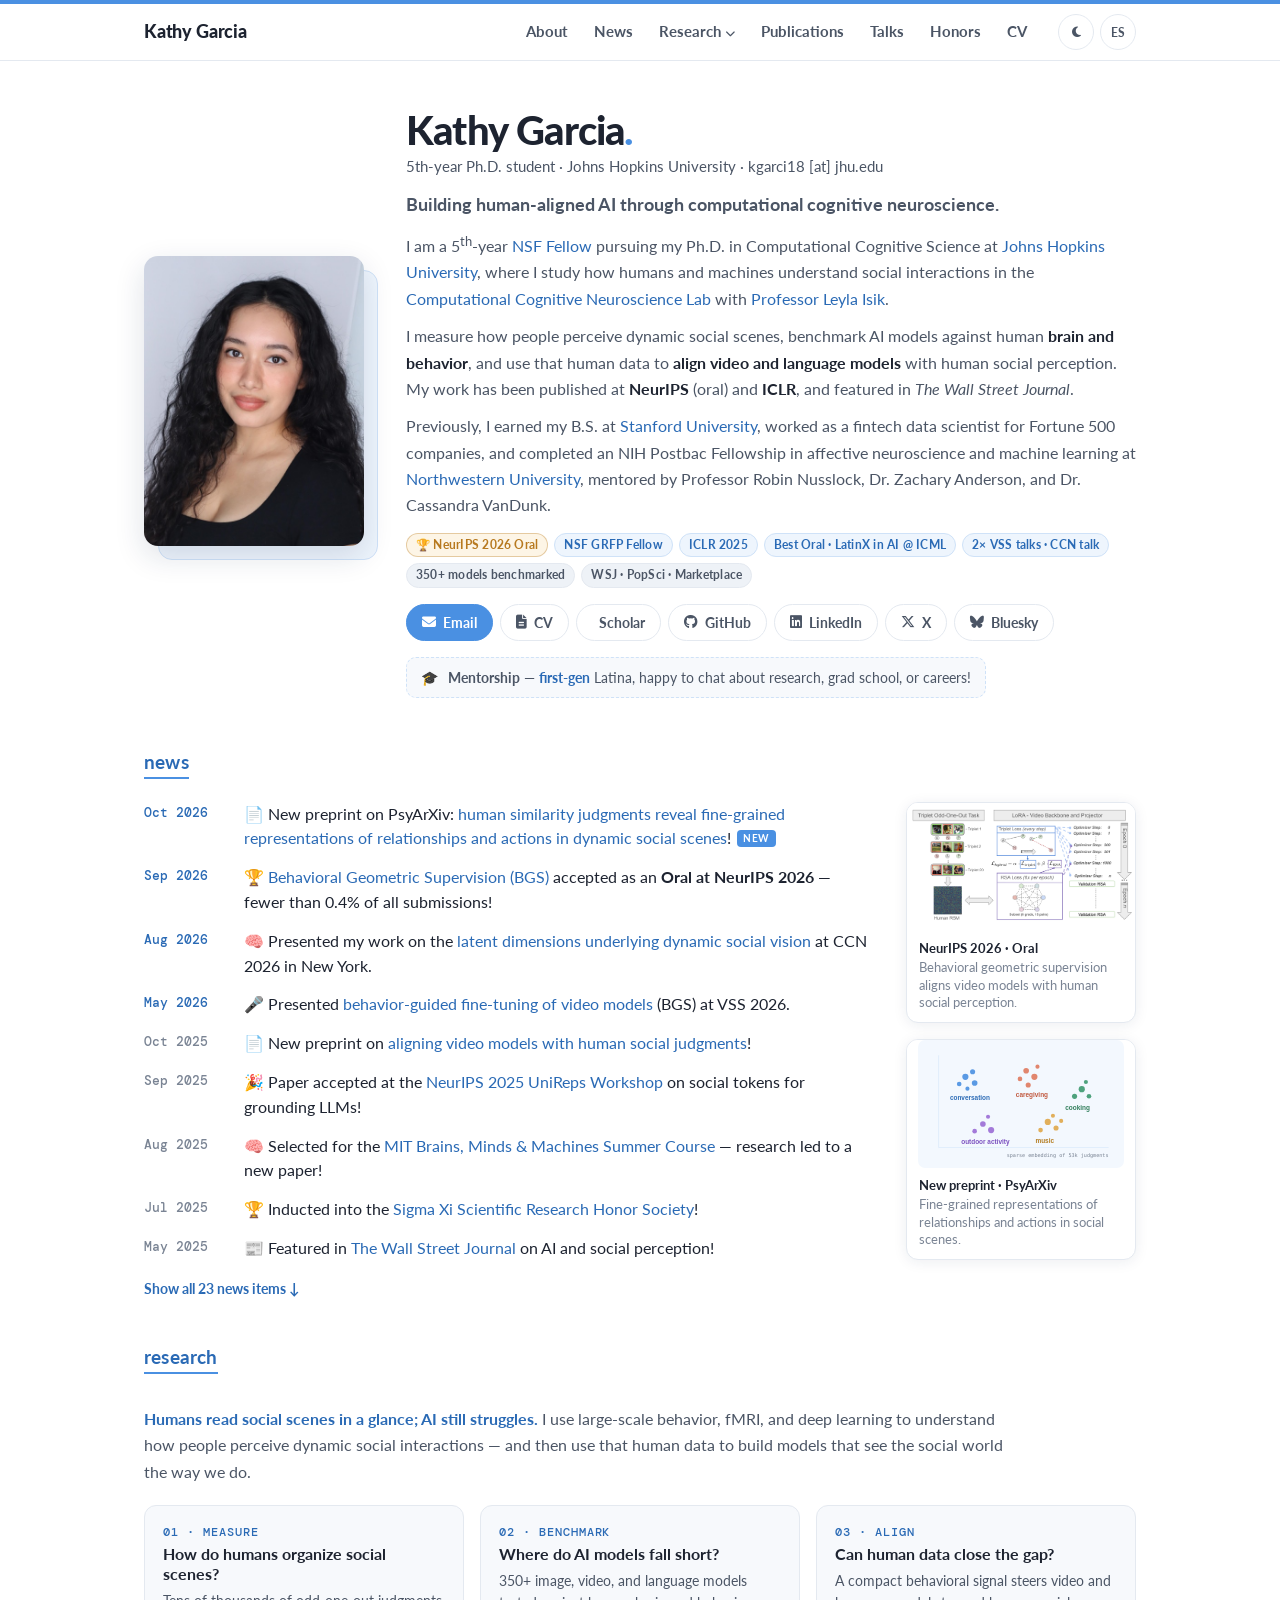
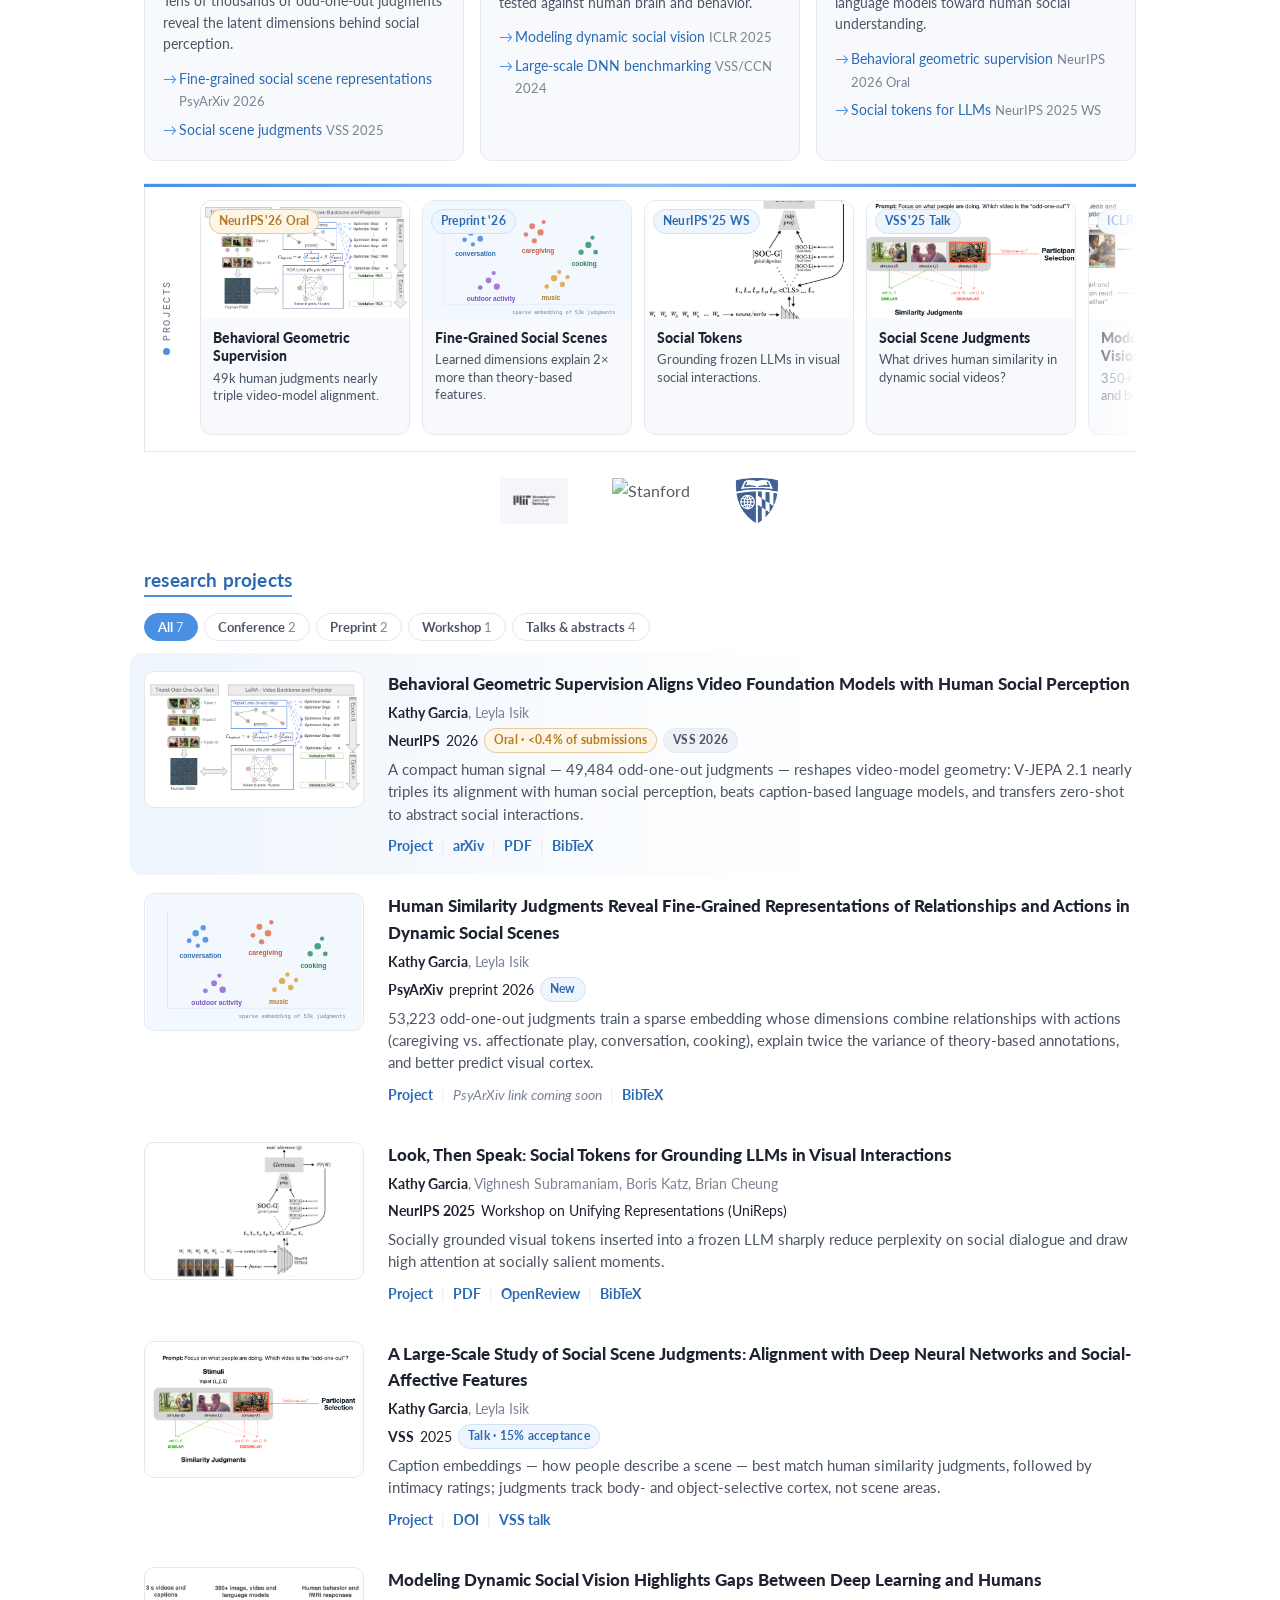
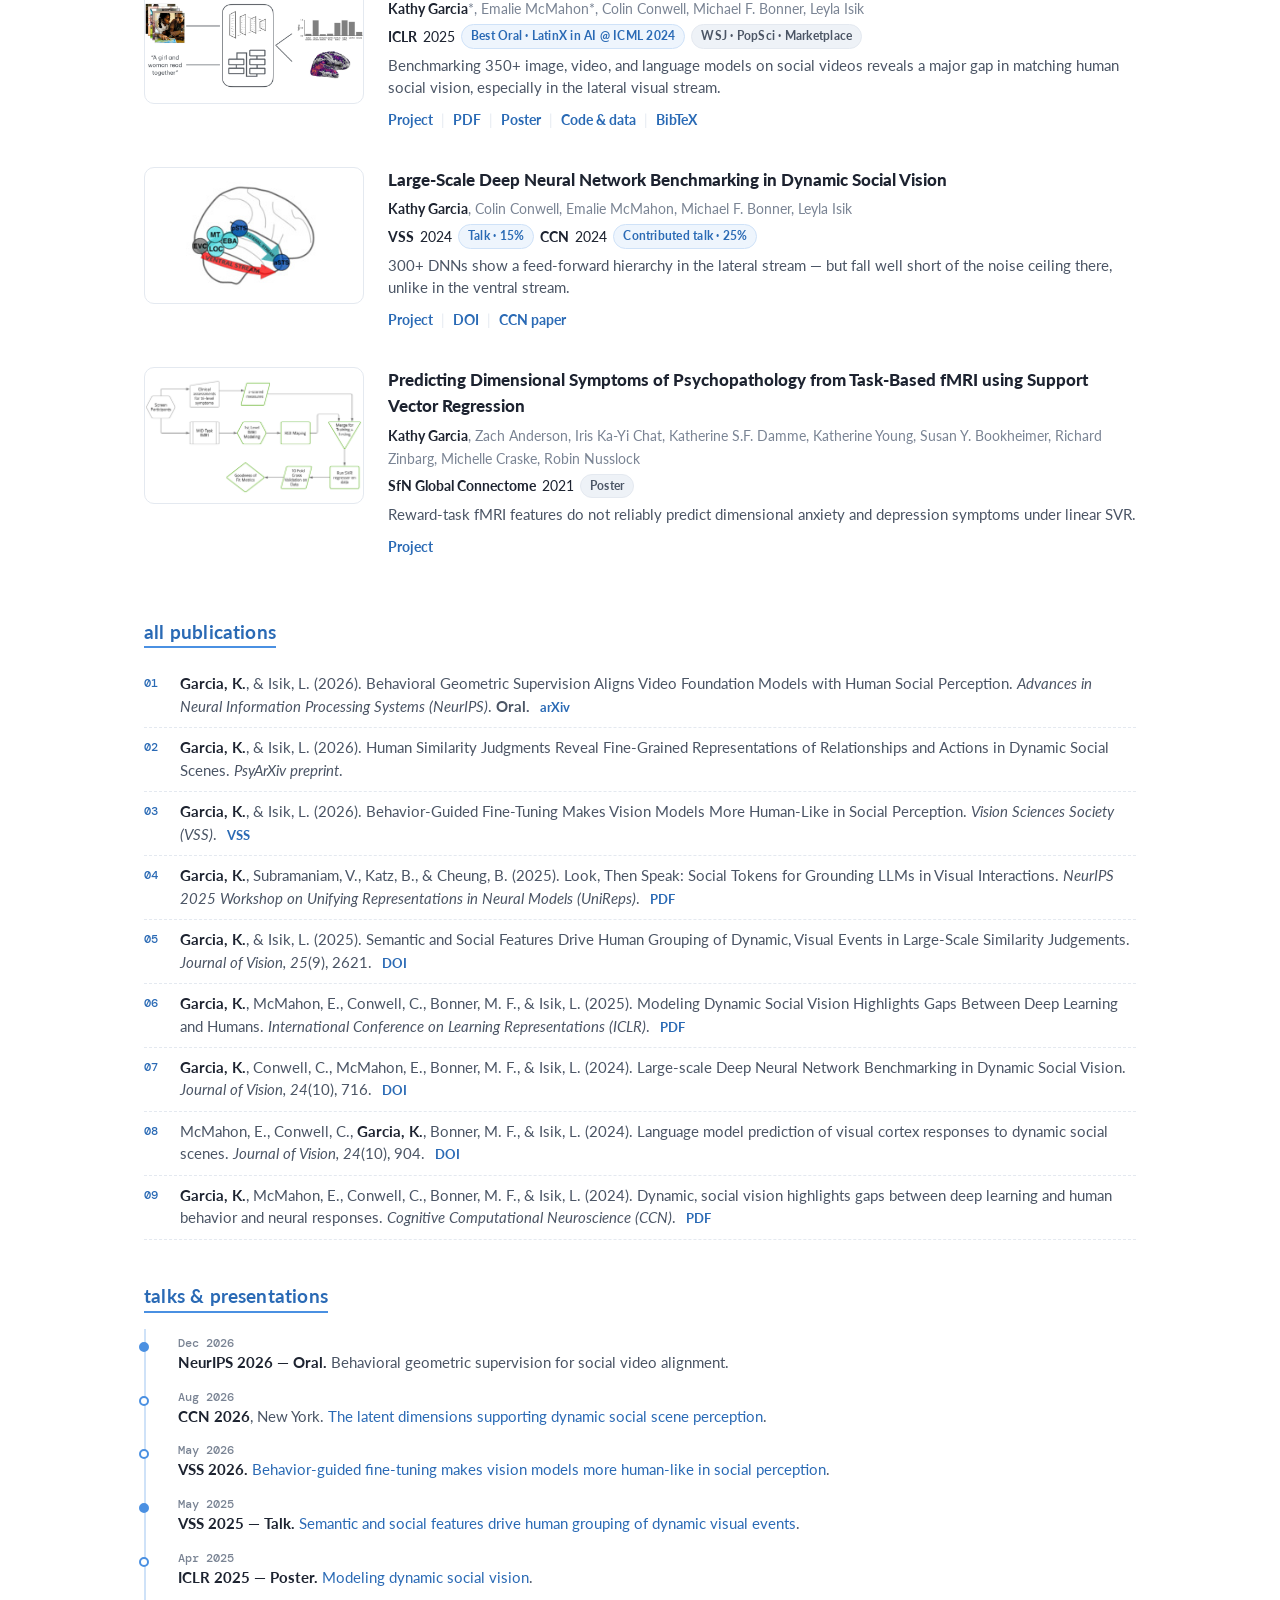
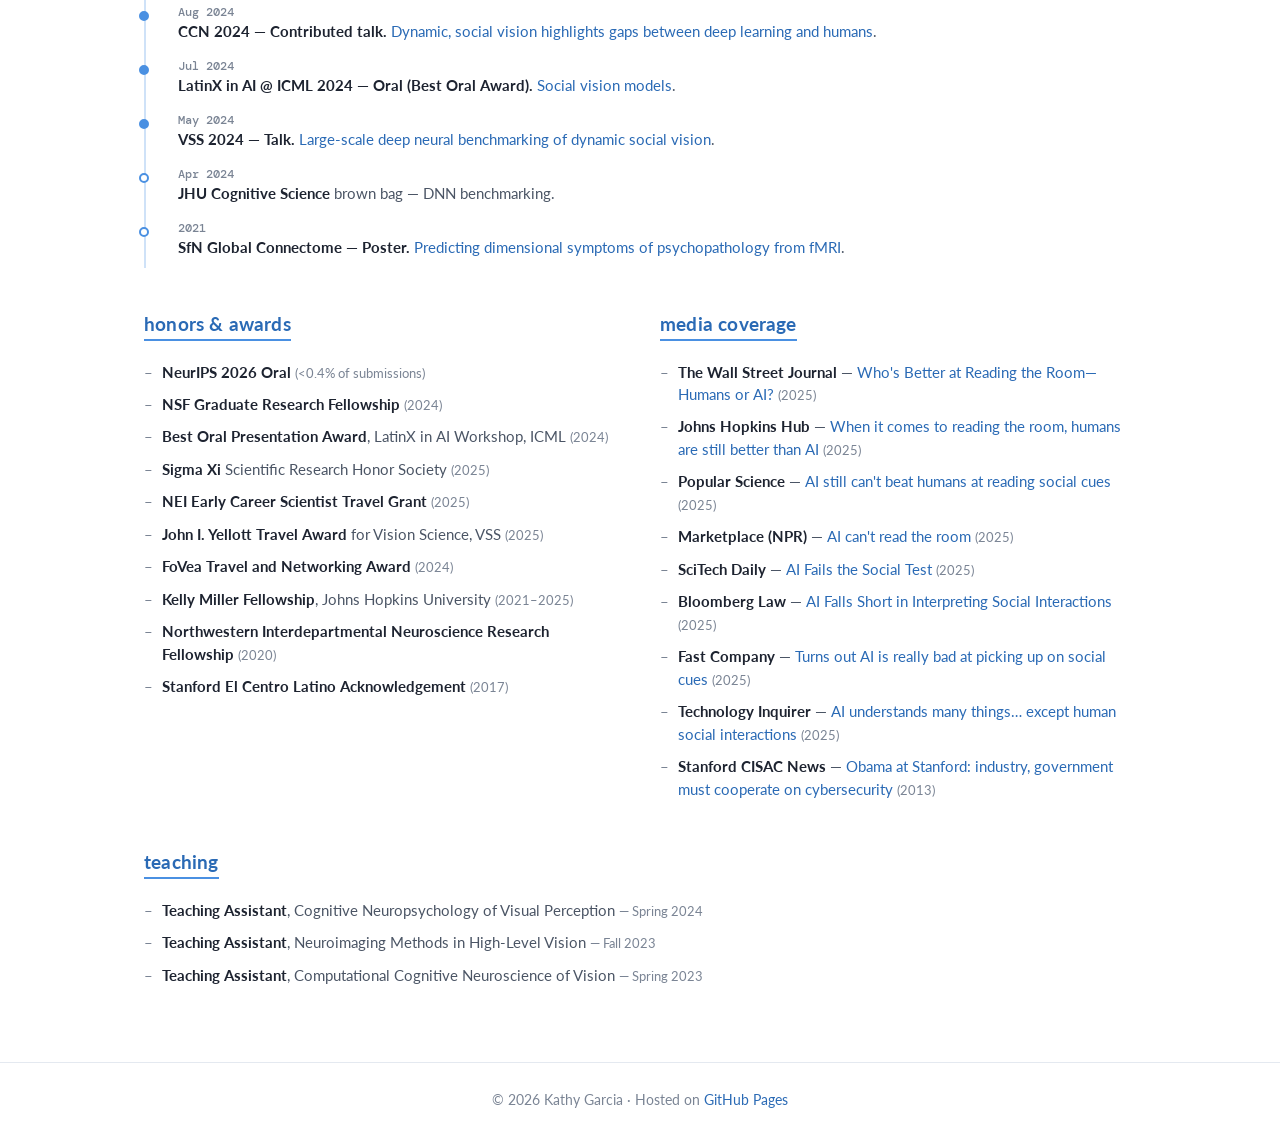
==== commit a74608b9: "Rebuild fine-grained social scenes page from the PsyArXiv manuscript; update to 5th year - New title" ====
--- a/index.html
+++ b/index.html
@@ -253,7 +253,7 @@
           <button class="nav-btn" aria-expanded="false" aria-haspopup="true"><span data-i18n="nav_research">Research</span> <i class="fas fa-chevron-down" style="font-size:10px"></i></button>
           <div class="dropdown-menu">
             <a href="video_alignment.html">Behavioral Geometric Supervision <small>NeurIPS 2026 · Oral</small></a>
-            <a href="latent_dimensions.html">Latent Dimensions of Social Scenes <small>Preprint 2026 · CCN 2026</small></a>
+            <a href="latent_dimensions.html">Fine-Grained Social Scene Representations <small>PsyArXiv preprint 2026</small></a>
             <a href="social_tokens.html">Social Tokens for Grounding LLMs <small>NeurIPS 2025 UniReps</small></a>
             <a href="similarity_judgments.html">Large-Scale Social Scene Judgments <small>VSS 2025 talk</small></a>
             <a href="modeling_dynamic.html">Modeling Dynamic Social Vision <small>ICLR 2025</small></a>
@@ -290,10 +290,10 @@
       </div>
       <div class="bio-body">
         <h1 class="bio-name">Kathy Garcia<span>.</span></h1>
-        <p class="bio-sub">Ph.D. student · Johns Hopkins University · kgarci18 [at] jhu.edu</p>
+        <p class="bio-sub">5th-year Ph.D. student · Johns Hopkins University · kgarci18 [at] jhu.edu</p>
         <p class="bio-tagline" data-i18n="tagline">Building human-aligned AI through computational cognitive neuroscience.</p>
         <p data-i18n="bio1">
-          I am an <a href="https://cogsci.jhu.edu/2024/04/25/two-cogsci-students-receive-nsf-grfs/">NSF Fellow</a> pursuing my Ph.D. in Computational Cognitive Science at
+          I am a 5<sup>th</sup>-year <a href="https://cogsci.jhu.edu/2024/04/25/two-cogsci-students-receive-nsf-grfs/">NSF Fellow</a> pursuing my Ph.D. in Computational Cognitive Science at
           <a href="https://cogsci.jhu.edu/people/graduate-students/">Johns Hopkins University</a>, where I study how humans and machines understand
           social interactions in the <a href="https://www.isiklab.org">Computational Cognitive Neuroscience Lab</a> with
           <a href="https://cogsci.jhu.edu/directory/leyla-isik/">Professor Leyla Isik</a>.
@@ -337,7 +337,7 @@
         <div class="news-main">
           <h2 class="section-title" data-i18n="news_title">news</h2>
           <ul class="news-list" id="news-list">
-            <li class="hot"><span class="news-date">Oct 2026</span><span>📄 New preprint on the <a href="latent_dimensions.html">latent dimensions supporting dynamic social scene perception</a>!<span class="news-new">new</span></span></li>
+            <li class="hot"><span class="news-date">Oct 2026</span><span>📄 New preprint on PsyArXiv: <a href="latent_dimensions.html">human similarity judgments reveal fine-grained representations of relationships and actions in dynamic social scenes</a>!<span class="news-new">new</span></span></li>
             <li class="hot"><span class="news-date">Sep 2026</span><span>🏆 <a href="video_alignment.html">Behavioral Geometric Supervision (BGS)</a> accepted as an <b>Oral at NeurIPS 2026</b> — fewer than 0.4% of all submissions!</span></li>
             <li class="hot"><span class="news-date">Aug 2026</span><span>🧠 Presented my work on the <a href="https://2026.ccneuro.org/poster/?id=X1NIOuzwZR">latent dimensions underlying dynamic social vision</a> at CCN 2026 in New York.</span></li>
             <li class="hot"><span class="news-date">May 2026</span><span>🎤 Presented <a href="https://www.visionsciences.org/presentation/?id=4148">behavior-guided fine-tuning of video models</a> (BGS) at VSS 2026.</span></li>
@@ -373,7 +373,7 @@
           <a class="media-card" href="latent_dimensions.html">
             <figure>
               <div class="thumb"><img src="images/latent_dims.svg" alt="Latent dimensions illustration" loading="lazy"></div>
-              <figcaption><b>New preprint · CCN 2026</b>The latent dimensions supporting dynamic social scene perception.</figcaption>
+              <figcaption><b>New preprint · PsyArXiv</b>Fine-grained representations of relationships and actions in social scenes.</figcaption>
             </figure>
           </a>
         </aside>
@@ -393,7 +393,7 @@
           <h3>How do humans organize social scenes?</h3>
           <p>Tens of thousands of odd-one-out judgments reveal the latent dimensions behind social perception.</p>
           <ul>
-            <li><a href="latent_dimensions.html">Latent dimensions</a> <span class="meta">2026</span></li>
+            <li><a href="latent_dimensions.html">Fine-grained social scene representations</a> <span class="meta">PsyArXiv 2026</span></li>
             <li><a href="similarity_judgments.html">Social scene judgments</a> <span class="meta">VSS 2025</span></li>
           </ul>
         </div>
@@ -428,7 +428,7 @@
             </a>
             <a class="p-card" href="latent_dimensions.html">
               <div class="p-thumb"><img src="images/latent_dims.svg" alt="" loading="lazy"><span class="p-tag badge">Preprint '26</span></div>
-              <div class="p-body"><span class="p-name">Latent Social Dimensions</span><p class="p-desc">A compact map of social scenes that also predicts the brain.</p></div>
+              <div class="p-body"><span class="p-name">Fine-Grained Social Scenes</span><p class="p-desc">Learned dimensions explain 2× more than theory-based features.</p></div>
             </a>
             <a class="p-card" href="social_tokens.html">
               <div class="p-thumb"><img src="images/social_tokens_overview.png" alt="" loading="lazy"><span class="p-tag badge">NeurIPS'25 WS</span></div>
@@ -479,15 +479,15 @@
         </div>
       </article>
 
-      <article class="pub reveal" data-type="preprint talk">
+      <article class="pub reveal" data-type="preprint">
         <a class="pub-thumb" href="latent_dimensions.html"><img src="images/latent_dims.svg" alt="Latent dimensions illustration" loading="lazy"></a>
         <div>
-          <a class="pub-title" href="latent_dimensions.html">The Latent Dimensions Supporting Dynamic Social Scene Perception</a>
+          <a class="pub-title" href="latent_dimensions.html">Human Similarity Judgments Reveal Fine-Grained Representations of Relationships and Actions in Dynamic Social Scenes</a>
           <div class="pub-authors"><span class="me">Kathy Garcia</span>, <a href="https://www.isiklab.org">Leyla Isik</a></div>
-          <div class="pub-venue"><b>Preprint</b> 2026 <span class="badge">New</span> <span class="badge plain">CCN 2026</span></div>
-          <p class="pub-tldr">54,000 similarity judgments reveal a compact set of interpretable social dimensions — conversation, caregiving, cooking, play, music — that beat theory-driven ratings at predicting both behavior and visual-cortex fMRI.</p>
-          <!-- TODO: add the preprint link once it is posted (Oct 2026). -->
-          <div class="pub-links"><a href="latent_dimensions.html">Project</a><a href="https://2026.ccneuro.org/poster/?id=X1NIOuzwZR">CCN 2026</a><span class="soon">preprint link coming soon</span></div>
+          <div class="pub-venue"><b>PsyArXiv</b> preprint 2026 <span class="badge">New</span></div>
+          <p class="pub-tldr">53,223 odd-one-out judgments train a sparse embedding whose dimensions combine relationships with actions (caregiving vs. affectionate play, conversation, cooking), explain twice the variance of theory-based annotations, and better predict visual cortex.</p>
+          <!-- TODO: add the PsyArXiv link once the preprint is posted. -->
+          <div class="pub-links"><a href="latent_dimensions.html">Project</a><span class="soon">PsyArXiv link coming soon</span><a href="latent_dimensions.html#bibtex">BibTeX</a></div>
         </div>
       </article>
 
@@ -551,7 +551,7 @@
       <h2 class="section-title" data-i18n="cites_title">all publications</h2>
       <ol class="cite-list">
         <li><span class="me">Garcia, K.</span>, &amp; Isik, L. (2026). Behavioral Geometric Supervision Aligns Video Foundation Models with Human Social Perception. <em>Advances in Neural Information Processing Systems (NeurIPS)</em>. <b>Oral.</b> <a class="tiny" href="https://arxiv.org/abs/2510.01502">arXiv</a></li>
-        <li><span class="me">Garcia, K.</span>, &amp; Isik, L. (2026). The Latent Dimensions Supporting Dynamic Social Scene Perception. <em>Preprint</em>; <em>Cognitive Computational Neuroscience (CCN)</em>. <a class="tiny" href="https://2026.ccneuro.org/poster/?id=X1NIOuzwZR">CCN</a></li>
+        <li><span class="me">Garcia, K.</span>, &amp; Isik, L. (2026). Human Similarity Judgments Reveal Fine-Grained Representations of Relationships and Actions in Dynamic Social Scenes. <em>PsyArXiv preprint</em>.</li>
         <li><span class="me">Garcia, K.</span>, &amp; Isik, L. (2026). Behavior-Guided Fine-Tuning Makes Vision Models More Human-Like in Social Perception. <em>Vision Sciences Society (VSS)</em>. <a class="tiny" href="https://www.visionsciences.org/presentation/?id=4148">VSS</a></li>
         <li><span class="me">Garcia, K.</span>, Subramaniam, V., Katz, B., &amp; Cheung, B. (2025). Look, Then Speak: Social Tokens for Grounding LLMs in Visual Interactions. <em>NeurIPS 2025 Workshop on Unifying Representations in Neural Models (UniReps)</em>. <a class="tiny" href="https://openreview.net/pdf?id=tdz8HrfthW">PDF</a></li>
         <li><span class="me">Garcia, K.</span>, &amp; Isik, L. (2025). Semantic and Social Features Drive Human Grouping of Dynamic, Visual Events in Large-Scale Similarity Judgements. <em>Journal of Vision, 25</em>(9), 2621. <a class="tiny" href="https://doi.org/10.1167/jov.25.9.2621">DOI</a></li>
@@ -632,7 +632,7 @@
         nav_about: 'Acerca de', nav_news: 'Noticias', nav_research: 'Investigación', nav_pubs: 'Publicaciones',
         nav_talks: 'Charlas', nav_honors: 'Reconocimientos',
         tagline: 'Construyendo IA alineada con los humanos a través de la neurociencia cognitiva computacional.',
-        bio1: 'Soy <a href="https://cogsci.jhu.edu/2024/04/25/two-cogsci-students-receive-nsf-grfs/">becaria NSF</a> y estudiante de doctorado en Ciencias Cognitivas Computacionales en <a href="https://cogsci.jhu.edu/people/graduate-students/">Johns Hopkins University</a>, donde investigo cómo los humanos y las máquinas entienden las interacciones sociales en el <a href="https://www.isiklab.org">Laboratorio de Neurociencia Cognitiva Computacional</a> con la <a href="https://cogsci.jhu.edu/directory/leyla-isik/">Profesora Leyla Isik</a>.',
+        bio1: 'Soy <a href="https://cogsci.jhu.edu/2024/04/25/two-cogsci-students-receive-nsf-grfs/">becaria NSF</a> y estudiante de doctorado de 5<sup>º</sup> año en Ciencias Cognitivas Computacionales en <a href="https://cogsci.jhu.edu/people/graduate-students/">Johns Hopkins University</a>, donde investigo cómo los humanos y las máquinas entienden las interacciones sociales en el <a href="https://www.isiklab.org">Laboratorio de Neurociencia Cognitiva Computacional</a> con la <a href="https://cogsci.jhu.edu/directory/leyla-isik/">Profesora Leyla Isik</a>.',
         bio2: 'Mido cómo las personas perciben escenas sociales dinámicas, comparo modelos de IA con el <strong>cerebro y el comportamiento</strong> humano, y uso esos datos para <strong>alinear modelos de video y lenguaje</strong> con la percepción social humana. Mi trabajo ha sido publicado en <strong>NeurIPS</strong> (oral) e <strong>ICLR</strong>, y destacado en <em>The Wall Street Journal</em>.',
         bio3: 'Anteriormente, obtuve mi B.S. en <a href="https://www.stanford.edu/">Stanford University</a>, trabajé como científica de datos en fintech para empresas Fortune 500 y completé una Beca Postbac del NIH en neurociencia afectiva y aprendizaje automático en <a href="https://www.feinberg.northwestern.edu/sites/nu-prep/scholars/alumni.html">Northwestern University</a>, bajo la mentoría del Profesor Robin Nusslock, el Dr. Zachary Anderson y la Dra. Cassandra VanDunk.',
         mentor: '🎓 <span><b>Mentoría</b> — Latina de <a href="https://fli.stanford.edu/">primera generación</a>, ¡encantada de platicar sobre investigación, posgrado o carreras!</span>',
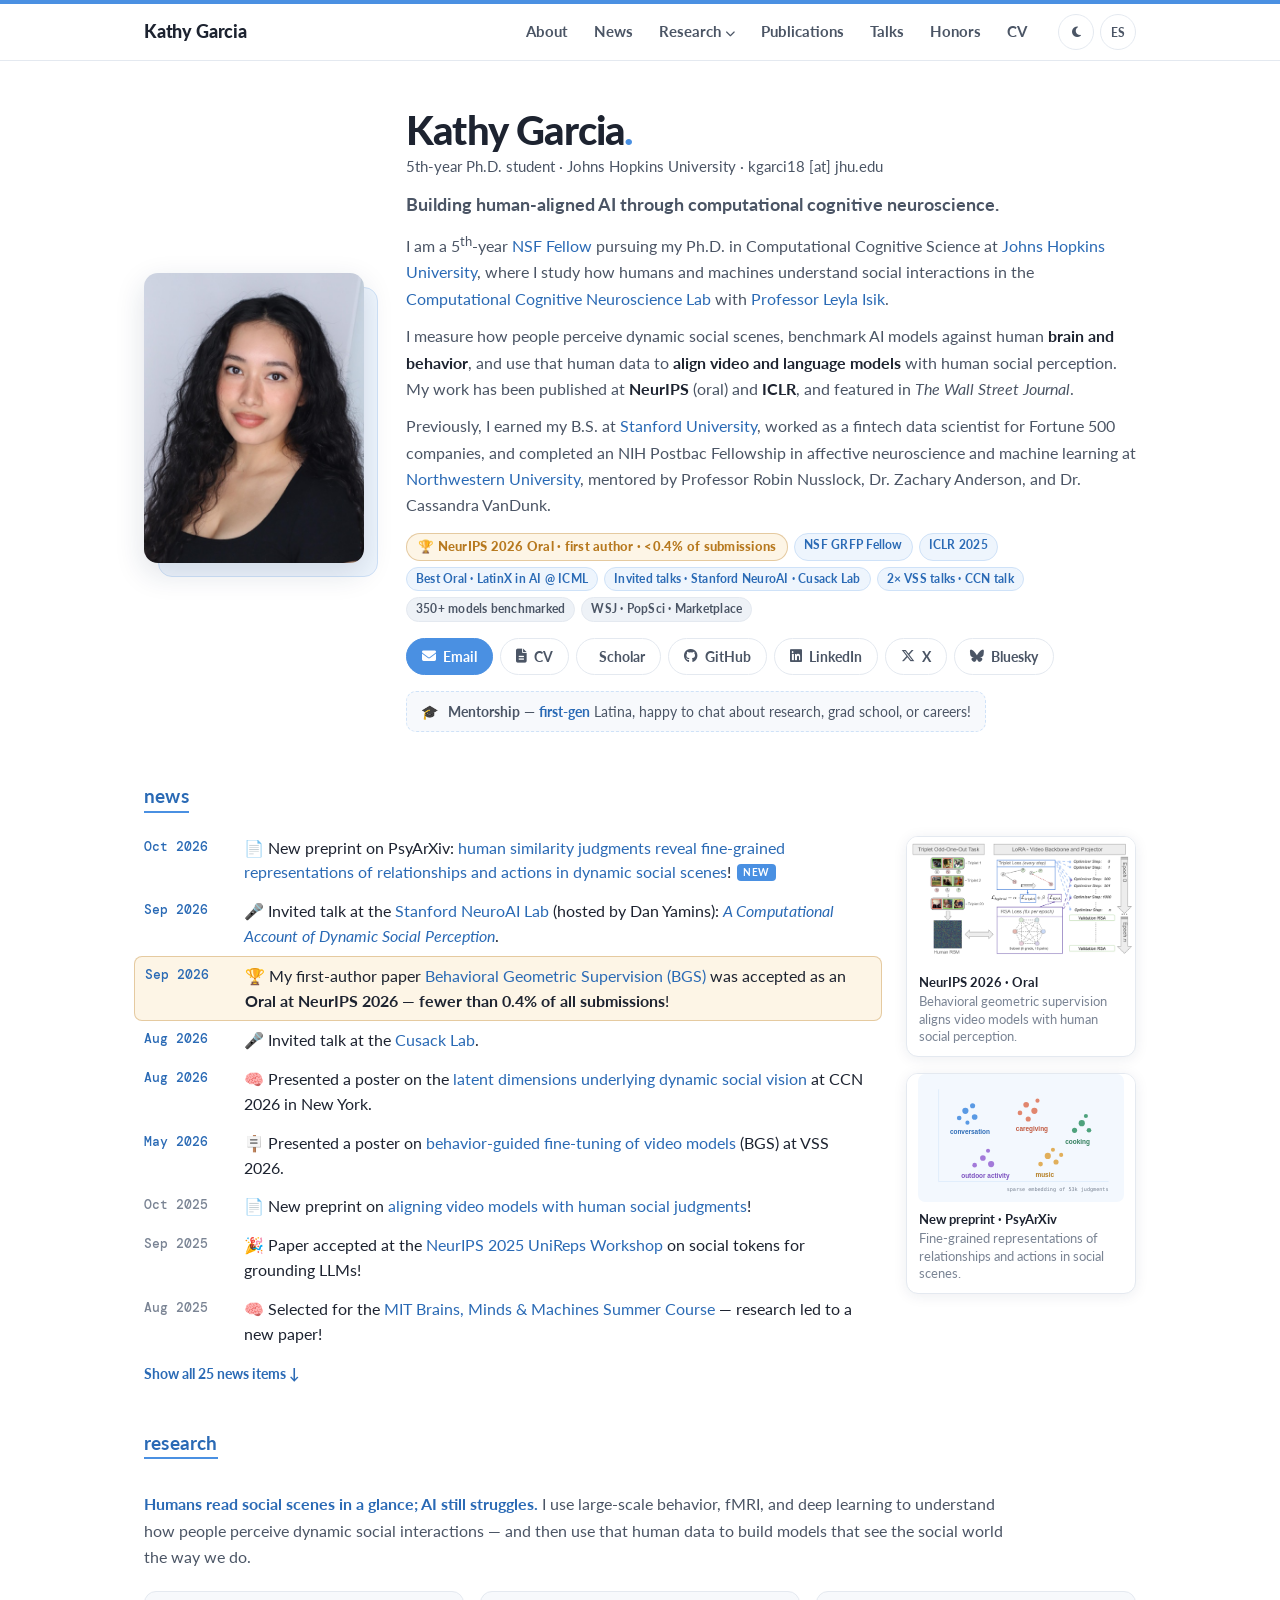
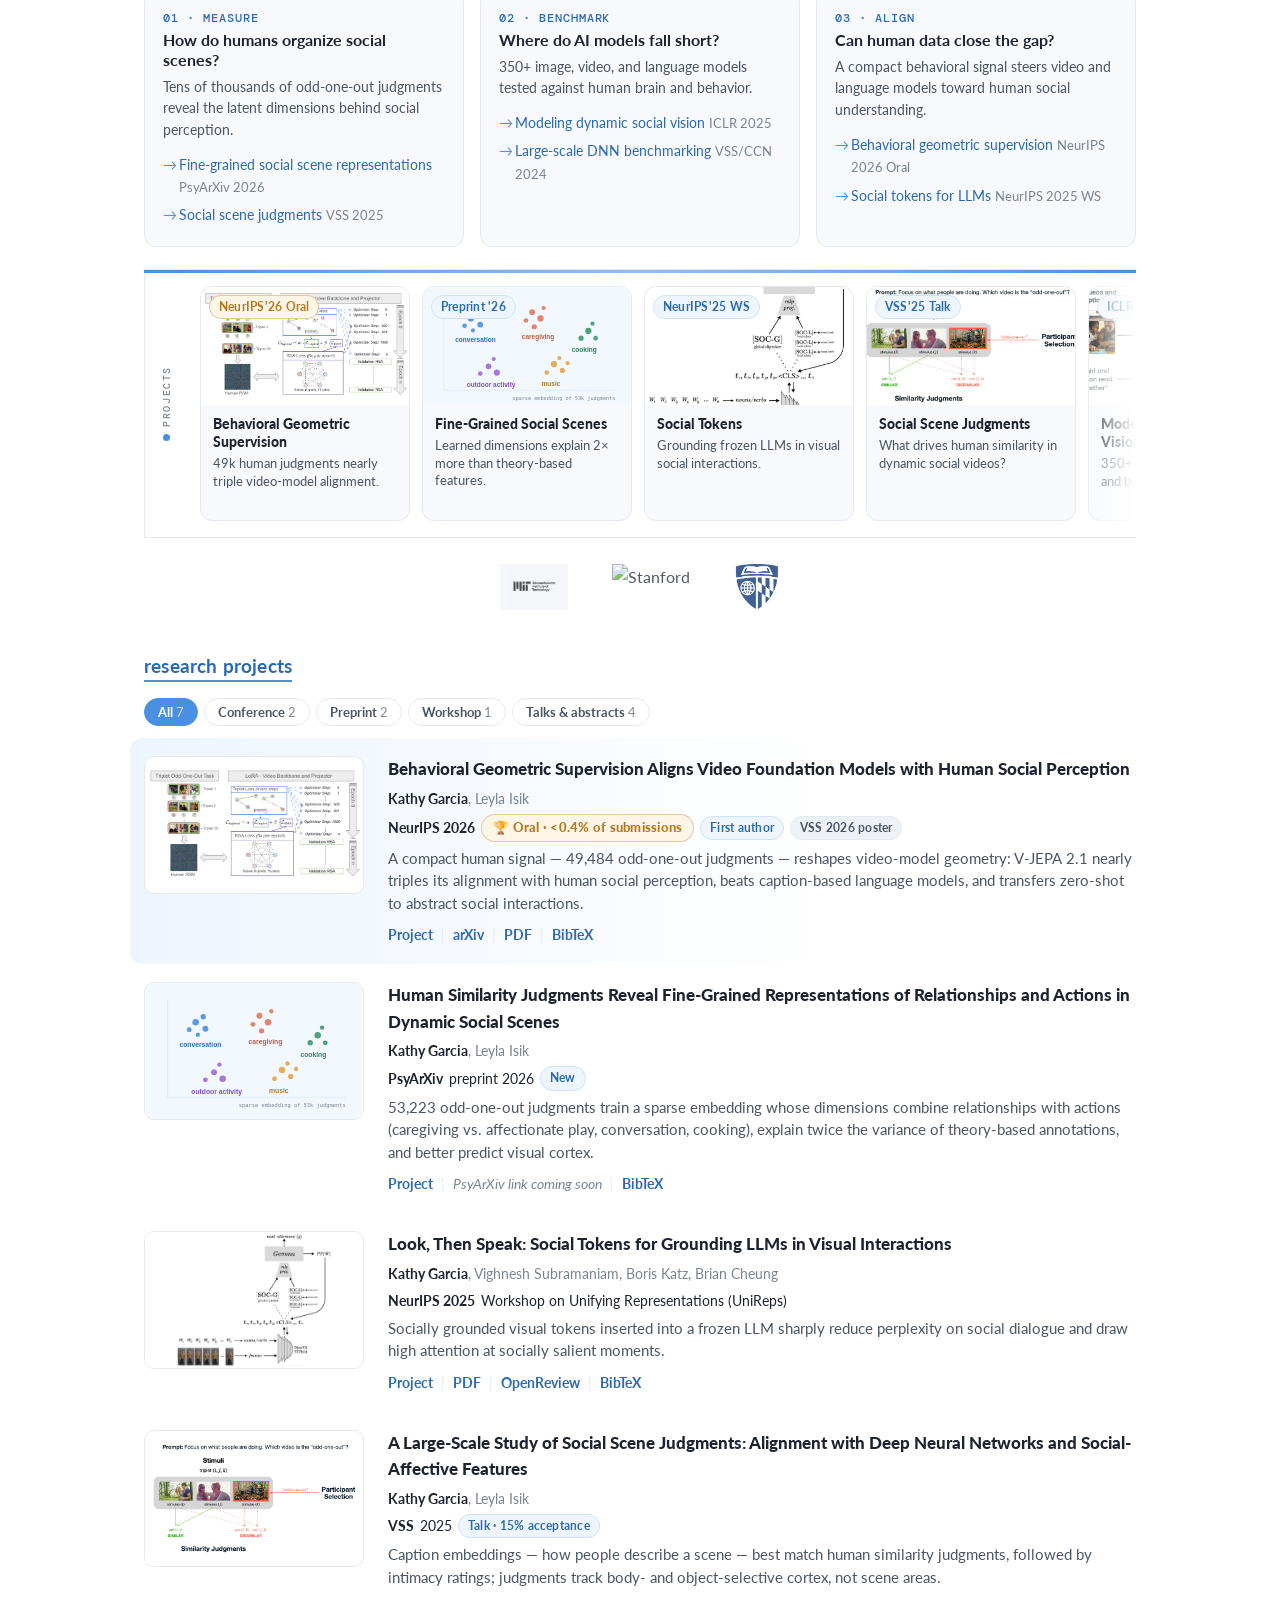
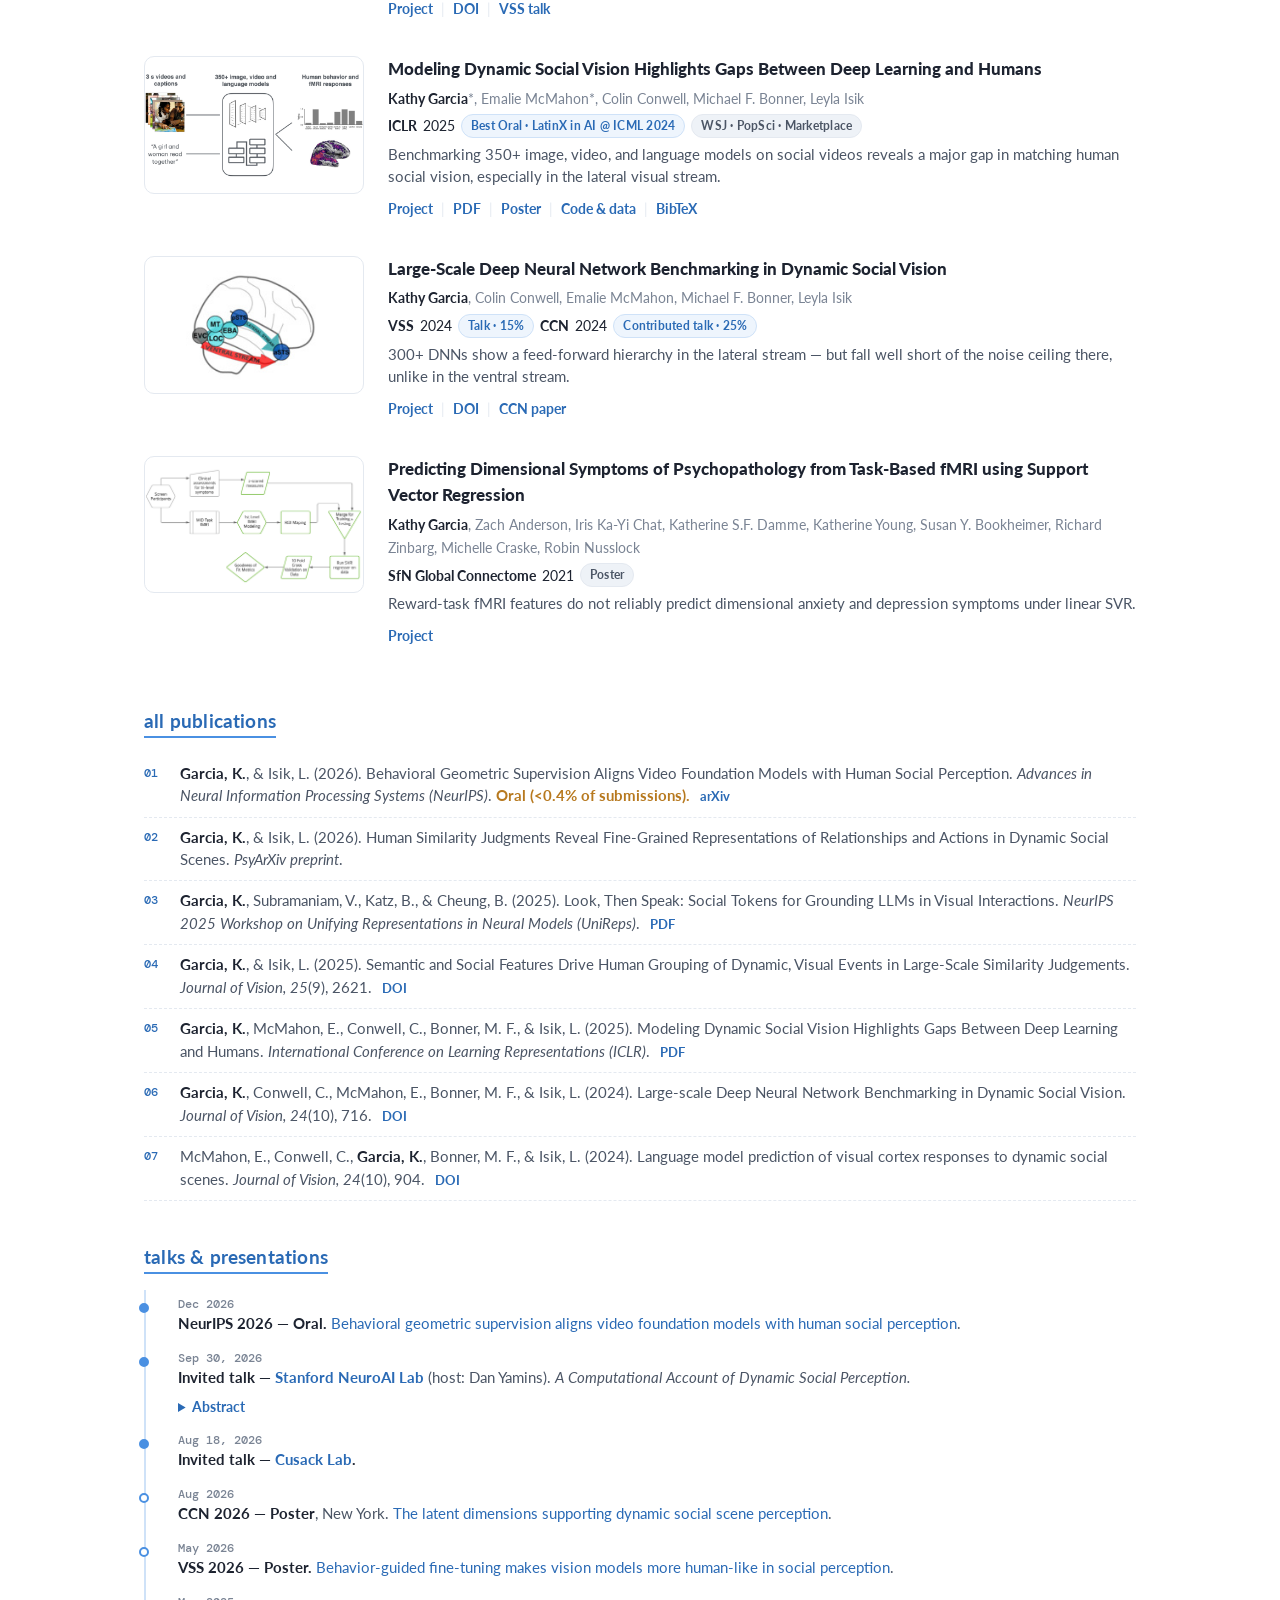
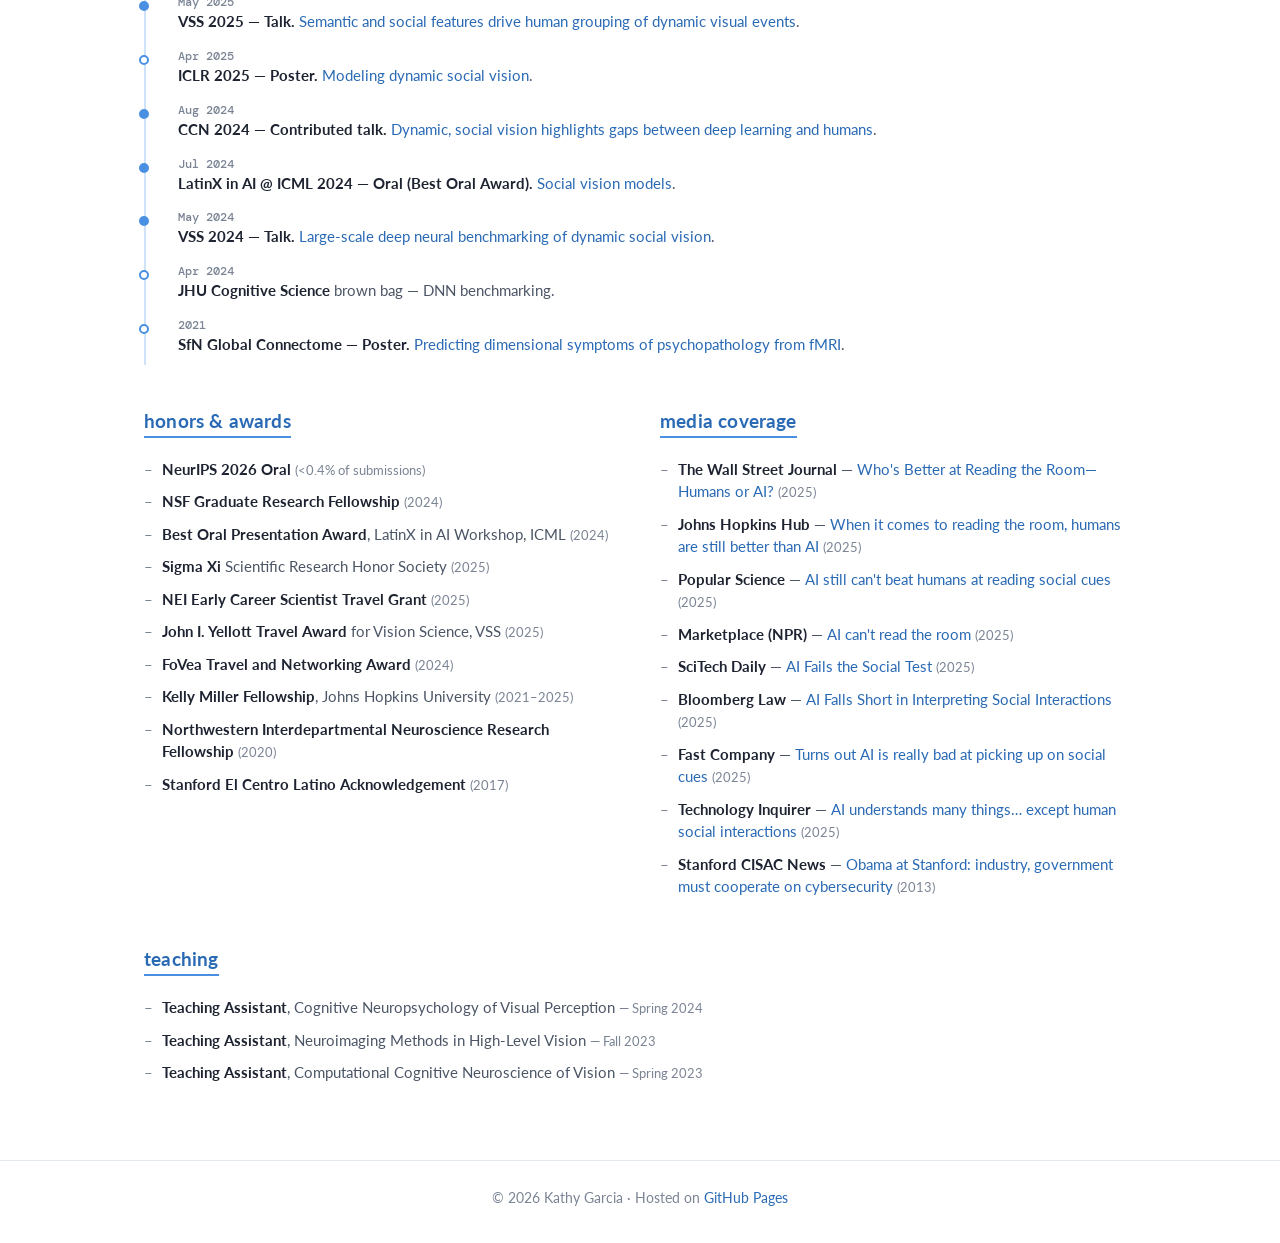
==== commit 9597682d: "Add invited talks, mark VSS/CCN 2026 as posters, highlight NeurIPS oral - Invited talks: Stanford Ne" ====
--- a/index.html
+++ b/index.html
@@ -72,6 +72,13 @@
     }
     .news-list li:hover { background: var(--surface); }
     .news-list li.hidden { display: none; }
+    .news-list li.star { background: var(--gold-soft); border: 1px solid color-mix(in srgb, var(--gold) 35%, transparent); }
+    .news-list li.star .news-date { color: var(--gold); }
+    .star-badge { font-size: 12.5px; padding: 3px 11px; font-weight: 900; }
+    .oral-mark { color: var(--gold); }
+    details.abstract { margin-top: 6px; }
+    details.abstract summary { cursor: pointer; color: var(--accent-ink); font-weight: 700; font-size: 13.5px; }
+    details.abstract p { font-size: 14px; line-height: 1.6; margin: 8px 0 0; padding: 12px 14px; border-radius: 10px; background: var(--surface); border: 1px solid var(--line); }
     .news-date { font: 500 12.5px/1.9 var(--mono); color: var(--ink-3); white-space: nowrap; }
     .news-list li.hot .news-date { color: var(--accent-ink); }
     .news-new {
@@ -310,10 +317,11 @@
           Robin Nusslock, Dr. Zachary Anderson, and Dr. Cassandra VanDunk.
         </p>
         <div class="highlights">
-          <span class="badge gold">🏆 NeurIPS 2026 Oral</span>
+          <span class="badge gold star-badge">🏆 NeurIPS 2026 Oral · first author · &lt;0.4% of submissions</span>
           <span class="badge">NSF GRFP Fellow</span>
           <span class="badge">ICLR 2025</span>
           <span class="badge">Best Oral · LatinX in AI @ ICML</span>
+          <span class="badge">Invited talks · Stanford NeuroAI · Cusack Lab</span>
           <span class="badge">2× VSS talks · CCN talk</span>
           <span class="badge plain">350+ models benchmarked</span>
           <span class="badge plain">WSJ · PopSci · Marketplace</span>
@@ -338,14 +346,16 @@
           <h2 class="section-title" data-i18n="news_title">news</h2>
           <ul class="news-list" id="news-list">
             <li class="hot"><span class="news-date">Oct 2026</span><span>📄 New preprint on PsyArXiv: <a href="latent_dimensions.html">human similarity judgments reveal fine-grained representations of relationships and actions in dynamic social scenes</a>!<span class="news-new">new</span></span></li>
-            <li class="hot"><span class="news-date">Sep 2026</span><span>🏆 <a href="video_alignment.html">Behavioral Geometric Supervision (BGS)</a> accepted as an <b>Oral at NeurIPS 2026</b> — fewer than 0.4% of all submissions!</span></li>
-            <li class="hot"><span class="news-date">Aug 2026</span><span>🧠 Presented my work on the <a href="https://2026.ccneuro.org/poster/?id=X1NIOuzwZR">latent dimensions underlying dynamic social vision</a> at CCN 2026 in New York.</span></li>
-            <li class="hot"><span class="news-date">May 2026</span><span>🎤 Presented <a href="https://www.visionsciences.org/presentation/?id=4148">behavior-guided fine-tuning of video models</a> (BGS) at VSS 2026.</span></li>
+            <li class="hot"><span class="news-date">Sep 2026</span><span>🎤 Invited talk at the <a href="https://neuroailab.stanford.edu/">Stanford NeuroAI Lab</a> (hosted by Dan Yamins): <a href="#talks"><em>A Computational Account of Dynamic Social Perception</em></a>.</span></li>
+            <li class="hot star"><span class="news-date">Sep 2026</span><span>🏆 My first-author paper <a href="video_alignment.html">Behavioral Geometric Supervision (BGS)</a> was accepted as an <b>Oral at NeurIPS 2026</b> — <b>fewer than 0.4% of all submissions</b>!</span></li>
+            <li class="hot"><span class="news-date">Aug 2026</span><span>🎤 Invited talk at the <a href="https://www.cusacklab.org/">Cusack Lab</a>.</span></li>
+            <li class="hot"><span class="news-date">Aug 2026</span><span>🧠 Presented a poster on the <a href="https://2026.ccneuro.org/poster/?id=X1NIOuzwZR">latent dimensions underlying dynamic social vision</a> at CCN 2026 in New York.</span></li>
+            <li class="hot"><span class="news-date">May 2026</span><span>🪧 Presented a poster on <a href="https://www.visionsciences.org/presentation/?id=4148">behavior-guided fine-tuning of video models</a> (BGS) at VSS 2026.</span></li>
             <li><span class="news-date">Oct 2025</span><span>📄 New preprint on <a href="video_alignment.html">aligning video models with human social judgments</a>!</span></li>
             <li><span class="news-date">Sep 2025</span><span>🎉 Paper accepted at the <a href="social_tokens.html">NeurIPS 2025 UniReps Workshop</a> on social tokens for grounding LLMs!</span></li>
             <li><span class="news-date">Aug 2025</span><span>🧠 Selected for the <a href="https://bmm.mit.edu/2025-2/">MIT Brains, Minds &amp; Machines Summer Course</a> — research led to a new paper!</span></li>
             <li><span class="news-date">Jul 2025</span><span>🏆 Inducted into the <a href="https://www.sigmaxi.org">Sigma Xi Scientific Research Honor Society</a>!</span></li>
-            <li><span class="news-date">May 2025</span><span>📰 Featured in <a href="https://archive.is/wAcZZ">The Wall Street Journal</a> on AI and social perception!</span></li>
+            <li><span class="news-date">May 2025</span><span>📰 Featured in <a href="https://www.wsj.com/tech/ai/ai-body-language-analysis-johns-hopkins-2f11362a">The Wall Street Journal</a> on AI and social perception!</span></li>
             <li><span class="news-date">Apr 2025</span><span>📰 Featured in <a href="https://hub.jhu.edu/2025/04/24/humans-better-than-ai-at-reading-the-room/">Johns Hopkins Hub</a> on reading social cues!</span></li>
             <li><span class="news-date">Feb 2025</span><span>🏆 Awarded the <a href="https://www.visionsciences.org">John I. Yellott Travel Award</a> for VSS 2025!</span></li>
             <li><span class="news-date">Feb 2025</span><span>🏆 Received the <a href="https://www.nei.nih.gov">NEI Early Career Scientist Travel Grant</a>!</span></li>
@@ -473,7 +483,7 @@
         <div>
           <a class="pub-title" href="video_alignment.html">Behavioral Geometric Supervision Aligns Video Foundation Models with Human Social Perception</a>
           <div class="pub-authors"><span class="me">Kathy Garcia</span>, <a href="https://www.isiklab.org">Leyla Isik</a></div>
-          <div class="pub-venue"><b>NeurIPS</b> 2026 <span class="badge gold">Oral · &lt;0.4% of submissions</span> <span class="badge plain">VSS 2026</span></div>
+          <div class="pub-venue"><b>NeurIPS 2026</b> <span class="badge gold star-badge">🏆 Oral · &lt;0.4% of submissions</span> <span class="badge">First author</span> <span class="badge plain">VSS 2026 poster</span></div>
           <p class="pub-tldr">A compact human signal — 49,484 odd-one-out judgments — reshapes video-model geometry: V-JEPA 2.1 nearly triples its alignment with human social perception, beats caption-based language models, and transfers zero-shot to abstract social interactions.</p>
           <div class="pub-links"><a href="video_alignment.html">Project</a><a href="https://arxiv.org/abs/2510.01502">arXiv</a><a href="https://arxiv.org/pdf/2510.01502">PDF</a><a href="video_alignment.html#bibtex">BibTeX</a></div>
         </div>
@@ -550,15 +560,13 @@
     <section class="section" id="publications-list">
       <h2 class="section-title" data-i18n="cites_title">all publications</h2>
       <ol class="cite-list">
-        <li><span class="me">Garcia, K.</span>, &amp; Isik, L. (2026). Behavioral Geometric Supervision Aligns Video Foundation Models with Human Social Perception. <em>Advances in Neural Information Processing Systems (NeurIPS)</em>. <b>Oral.</b> <a class="tiny" href="https://arxiv.org/abs/2510.01502">arXiv</a></li>
+        <li><span class="me">Garcia, K.</span>, &amp; Isik, L. (2026). Behavioral Geometric Supervision Aligns Video Foundation Models with Human Social Perception. <em>Advances in Neural Information Processing Systems (NeurIPS)</em>. <b class="oral-mark">Oral (&lt;0.4% of submissions).</b> <a class="tiny" href="https://arxiv.org/abs/2510.01502">arXiv</a></li>
         <li><span class="me">Garcia, K.</span>, &amp; Isik, L. (2026). Human Similarity Judgments Reveal Fine-Grained Representations of Relationships and Actions in Dynamic Social Scenes. <em>PsyArXiv preprint</em>.</li>
-        <li><span class="me">Garcia, K.</span>, &amp; Isik, L. (2026). Behavior-Guided Fine-Tuning Makes Vision Models More Human-Like in Social Perception. <em>Vision Sciences Society (VSS)</em>. <a class="tiny" href="https://www.visionsciences.org/presentation/?id=4148">VSS</a></li>
         <li><span class="me">Garcia, K.</span>, Subramaniam, V., Katz, B., &amp; Cheung, B. (2025). Look, Then Speak: Social Tokens for Grounding LLMs in Visual Interactions. <em>NeurIPS 2025 Workshop on Unifying Representations in Neural Models (UniReps)</em>. <a class="tiny" href="https://openreview.net/pdf?id=tdz8HrfthW">PDF</a></li>
         <li><span class="me">Garcia, K.</span>, &amp; Isik, L. (2025). Semantic and Social Features Drive Human Grouping of Dynamic, Visual Events in Large-Scale Similarity Judgements. <em>Journal of Vision, 25</em>(9), 2621. <a class="tiny" href="https://doi.org/10.1167/jov.25.9.2621">DOI</a></li>
         <li><span class="me">Garcia, K.</span>, McMahon, E., Conwell, C., Bonner, M. F., &amp; Isik, L. (2025). Modeling Dynamic Social Vision Highlights Gaps Between Deep Learning and Humans. <em>International Conference on Learning Representations (ICLR)</em>. <a class="tiny" href="https://openreview.net/pdf?id=wAXsx2MYgV">PDF</a></li>
         <li><span class="me">Garcia, K.</span>, Conwell, C., McMahon, E., Bonner, M. F., &amp; Isik, L. (2024). Large-scale Deep Neural Network Benchmarking in Dynamic Social Vision. <em>Journal of Vision, 24</em>(10), 716. <a class="tiny" href="https://doi.org/10.1167/jov.24.10.716">DOI</a></li>
         <li>McMahon, E., Conwell, C., <span class="me">Garcia, K.</span>, Bonner, M. F., &amp; Isik, L. (2024). Language model prediction of visual cortex responses to dynamic social scenes. <em>Journal of Vision, 24</em>(10), 904. <a class="tiny" href="https://doi.org/10.1167/jov.24.10.904">DOI</a></li>
-        <li><span class="me">Garcia, K.</span>, McMahon, E., Conwell, C., Bonner, M. F., &amp; Isik, L. (2024). Dynamic, social vision highlights gaps between deep learning and human behavior and neural responses. <em>Cognitive Computational Neuroscience (CCN)</em>. <a class="tiny" href="https://2024.ccneuro.org/pdf/417_Paper_authored_Garcia_CCN2024.pdf">PDF</a></li>
       </ol>
     </section>
 
@@ -566,9 +574,12 @@
     <section class="section" id="talks">
       <h2 class="section-title" data-i18n="talks_title">talks &amp; presentations</h2>
       <ol class="timeline">
-        <li class="star"><span class="when">Dec 2026</span><b>NeurIPS 2026 — Oral.</b> Behavioral geometric supervision for social video alignment.</li>
-        <li><span class="when">Aug 2026</span><b>CCN 2026</b>, New York. <a href="https://2026.ccneuro.org/poster/?id=X1NIOuzwZR">The latent dimensions supporting dynamic social scene perception</a>.</li>
-        <li><span class="when">May 2026</span><b>VSS 2026.</b> <a href="https://www.visionsciences.org/presentation/?id=4148">Behavior-guided fine-tuning makes vision models more human-like in social perception</a>.</li>
+        <li class="star"><span class="when">Dec 2026</span><b>NeurIPS 2026 — Oral.</b> <a href="video_alignment.html">Behavioral geometric supervision aligns video foundation models with human social perception</a>.</li>
+        <li class="star"><span class="when">Sep 30, 2026</span><b>Invited talk — <a href="https://neuroailab.stanford.edu/">Stanford NeuroAI Lab</a></b> (host: Dan Yamins). <em>A Computational Account of Dynamic Social Perception.</em>
+          <details class="abstract"><summary>Abstract</summary><p>Deep neural networks have become powerful models of human object recognition. Can they also explain how humans perceive people interacting? I will present several studies from my doctoral work to identify a gap in existing models, characterize human social visual representations, and test how behavioral supervision can improve model alignment. First, I benchmark over 350 image, video, and language models against human behavioral ratings and fMRI responses to natural social videos. I find that models that approach the noise ceiling in ventral visual regions leave substantial variance unexplained in the lateral pathway, including superior temporal sulcus. Video models improve predictions in several mid-level lateral regions, while language models given human captions best predict social ratings. These results reveal a challenge for models that aim to explain both the brain and behavior for social vision. Then, in a complementary study, to understand the underlying representations of social perception in humans, we collect approximately 50,000 judgments of 250 social videos and identify dimensions of human social structure that combine relationships and actions and are able to predict representational structure in the human brain and behavior. Finally, I introduce behavioral geometric supervision (BGS), which uses these human similarity judgments to guide the learning of video models by combining local triplet constraints with a global RSA objective, updating fewer than 2% of model parameters. Across all models fine-tuned with BGS, human alignment is improved; particularly in V-JEPA 2.1, this nearly triples the variance explained in held-out human similarity judgments, reaching 78% of the estimated noise ceiling and surpassing the strongest caption embedding baseline. The resulting representations capture behavioral variance beyond caption embeddings, improve the readout of social-affective attributes without explicit attribute supervision, and, surprisingly, are even able generalize to out-of-distribution abstract social interactions. Together, these findings identify a behavioral target and demonstrate an effective path toward models of human social vision.</p></details></li>
+        <li class="star"><span class="when">Aug 18, 2026</span><b>Invited talk — <a href="https://www.cusacklab.org/">Cusack Lab</a>.</b></li>
+        <li><span class="when">Aug 2026</span><b>CCN 2026 — Poster</b>, New York. <a href="https://2026.ccneuro.org/poster/?id=X1NIOuzwZR">The latent dimensions supporting dynamic social scene perception</a>.</li>
+        <li><span class="when">May 2026</span><b>VSS 2026 — Poster.</b> <a href="https://www.visionsciences.org/presentation/?id=4148">Behavior-guided fine-tuning makes vision models more human-like in social perception</a>.</li>
         <li class="star"><span class="when">May 2025</span><b>VSS 2025 — Talk.</b> <a href="https://www.visionsciences.org/talk-session/?id=416">Semantic and social features drive human grouping of dynamic visual events</a>.</li>
         <li><span class="when">Apr 2025</span><b>ICLR 2025 — Poster.</b> <a href="data/Garcia_ICLR_Poster.pdf">Modeling dynamic social vision</a>.</li>
         <li class="star"><span class="when">Aug 2024</span><b>CCN 2024 — Contributed talk.</b> <a href="https://2024.ccneuro.org/contributed-talk/?id=32">Dynamic, social vision highlights gaps between deep learning and humans</a>.</li>
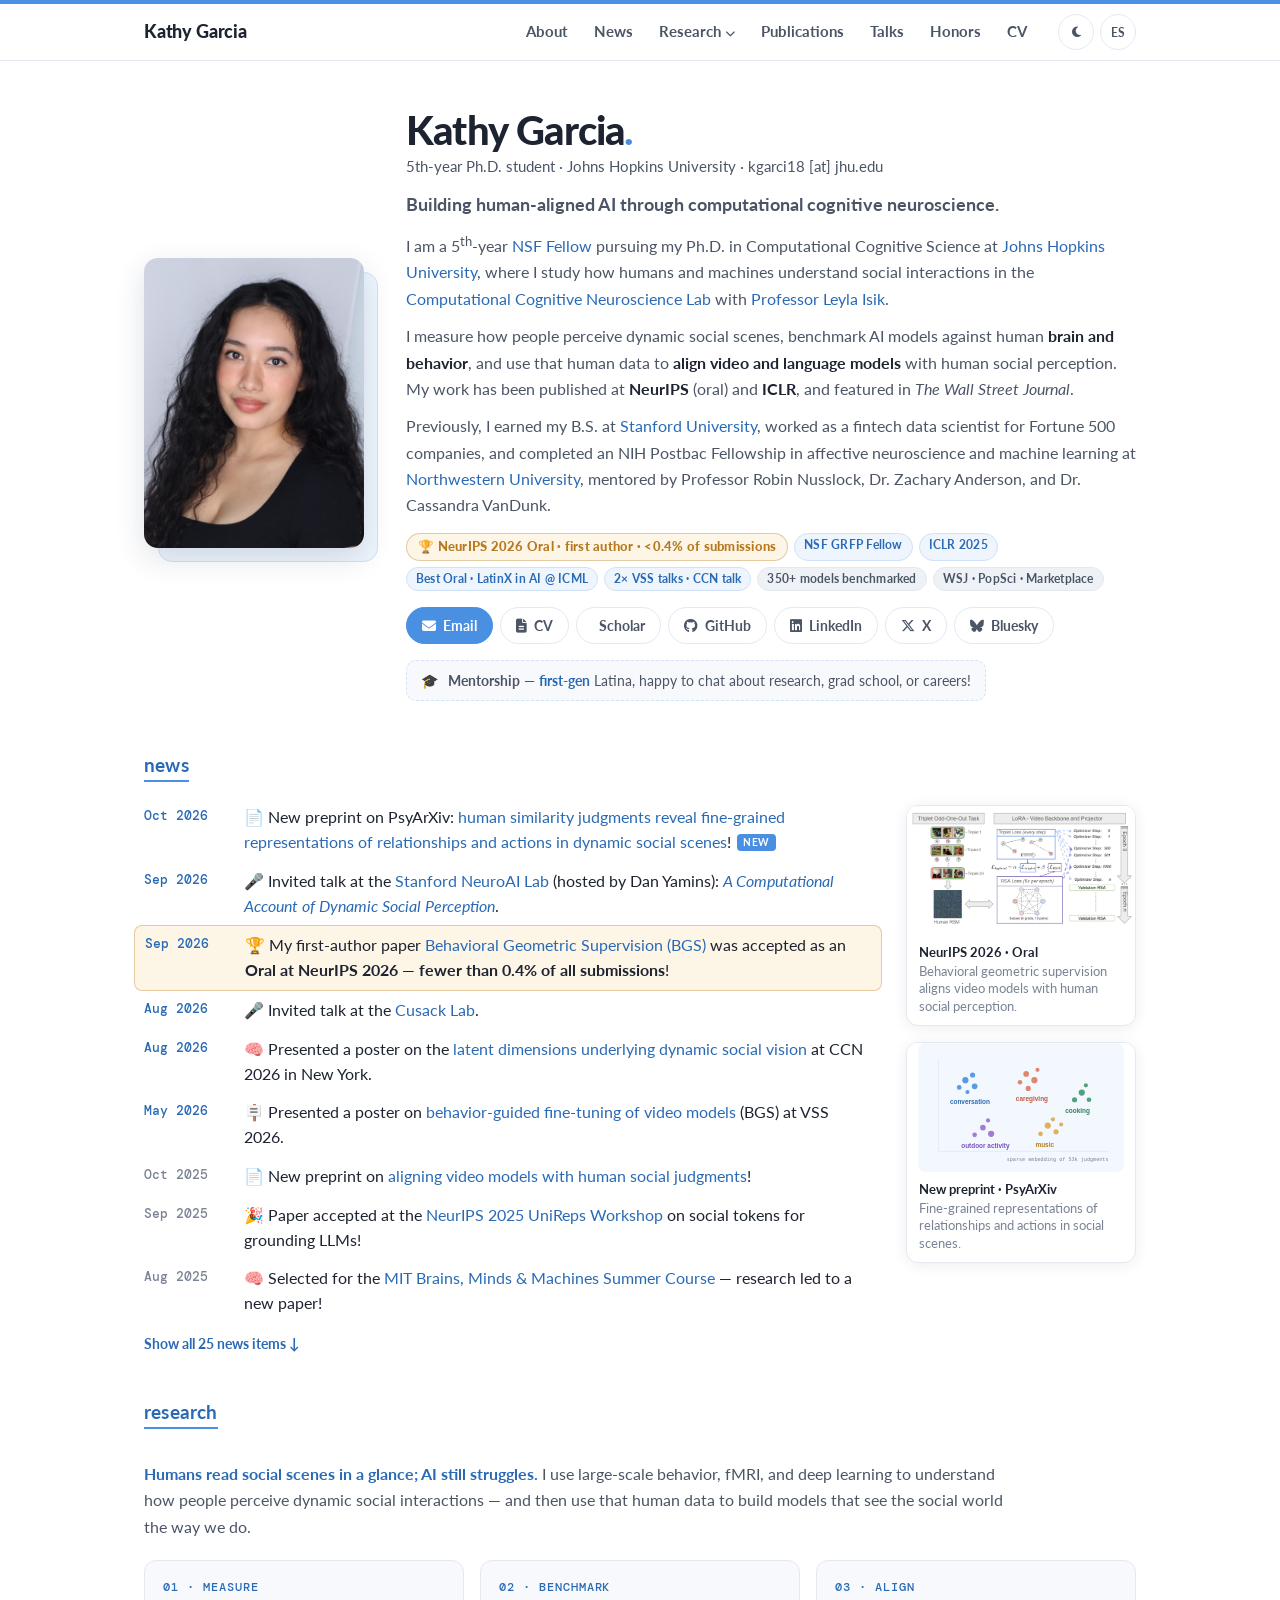
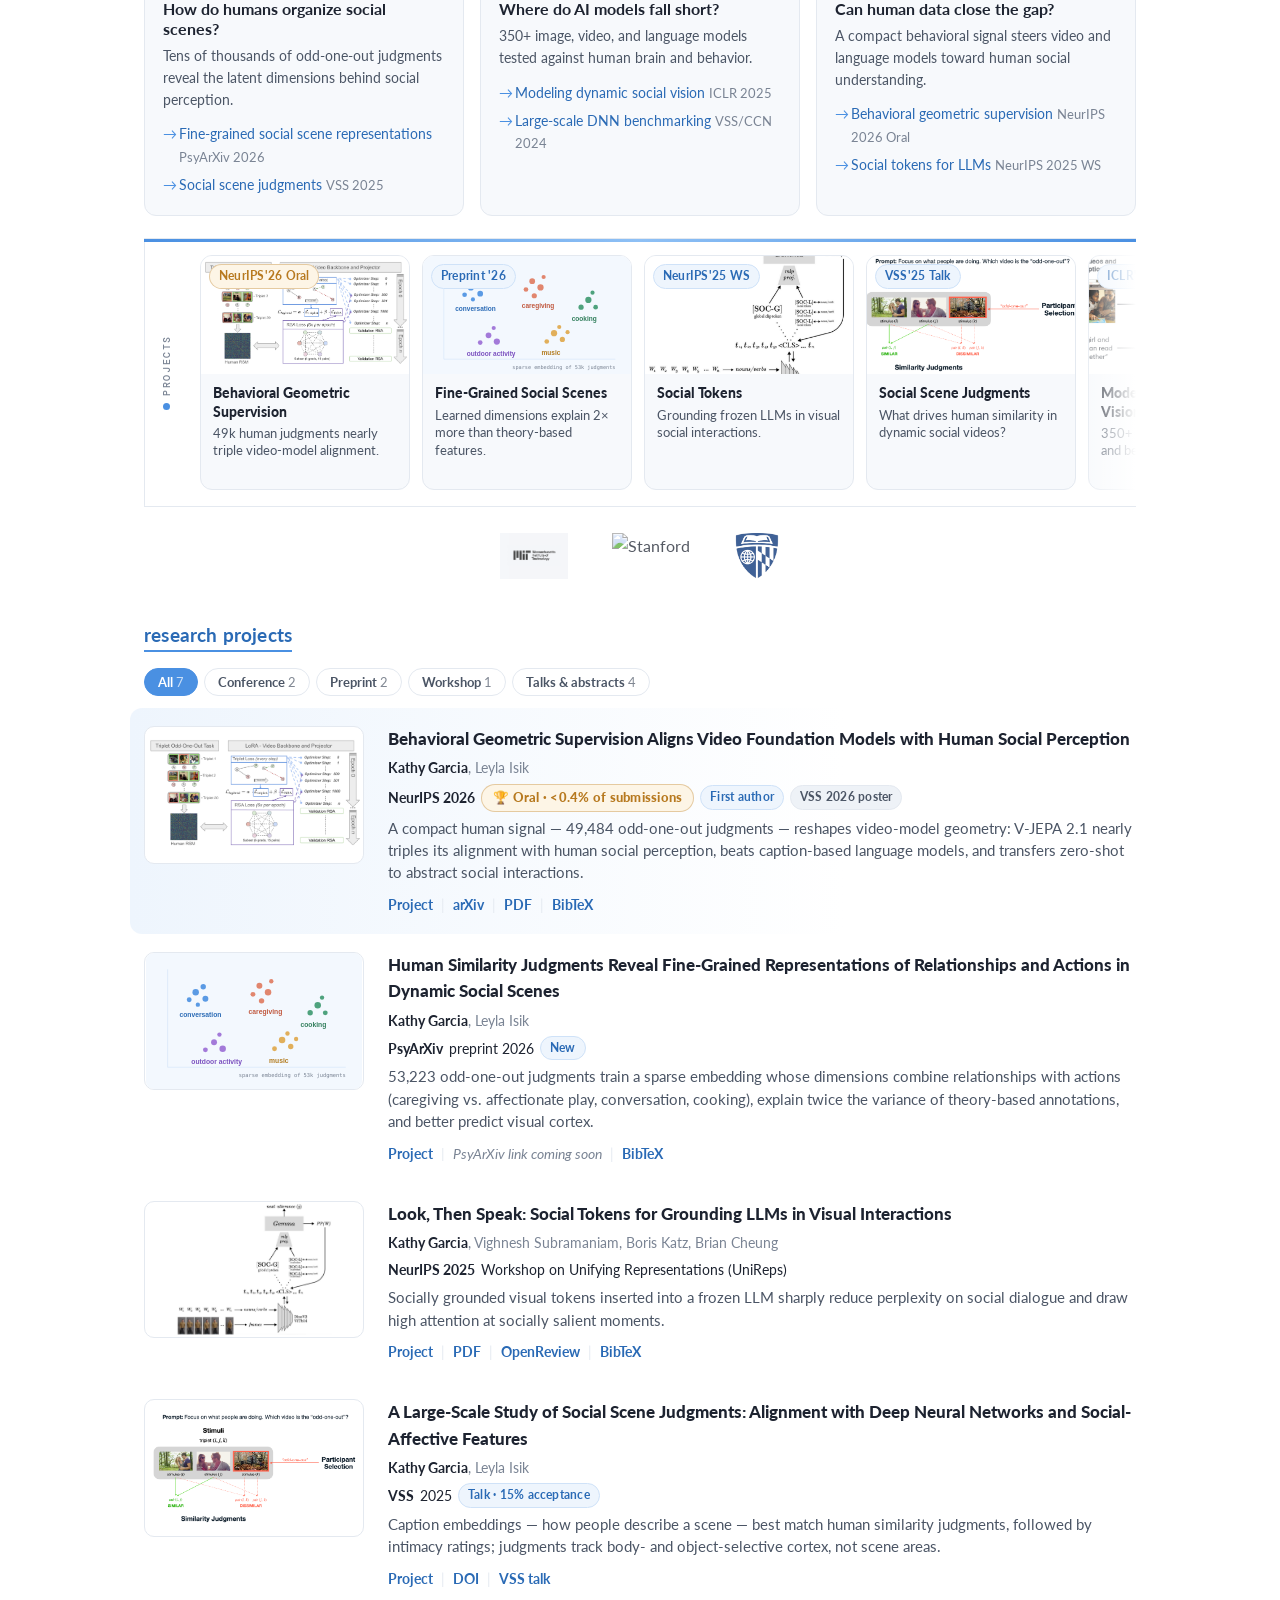
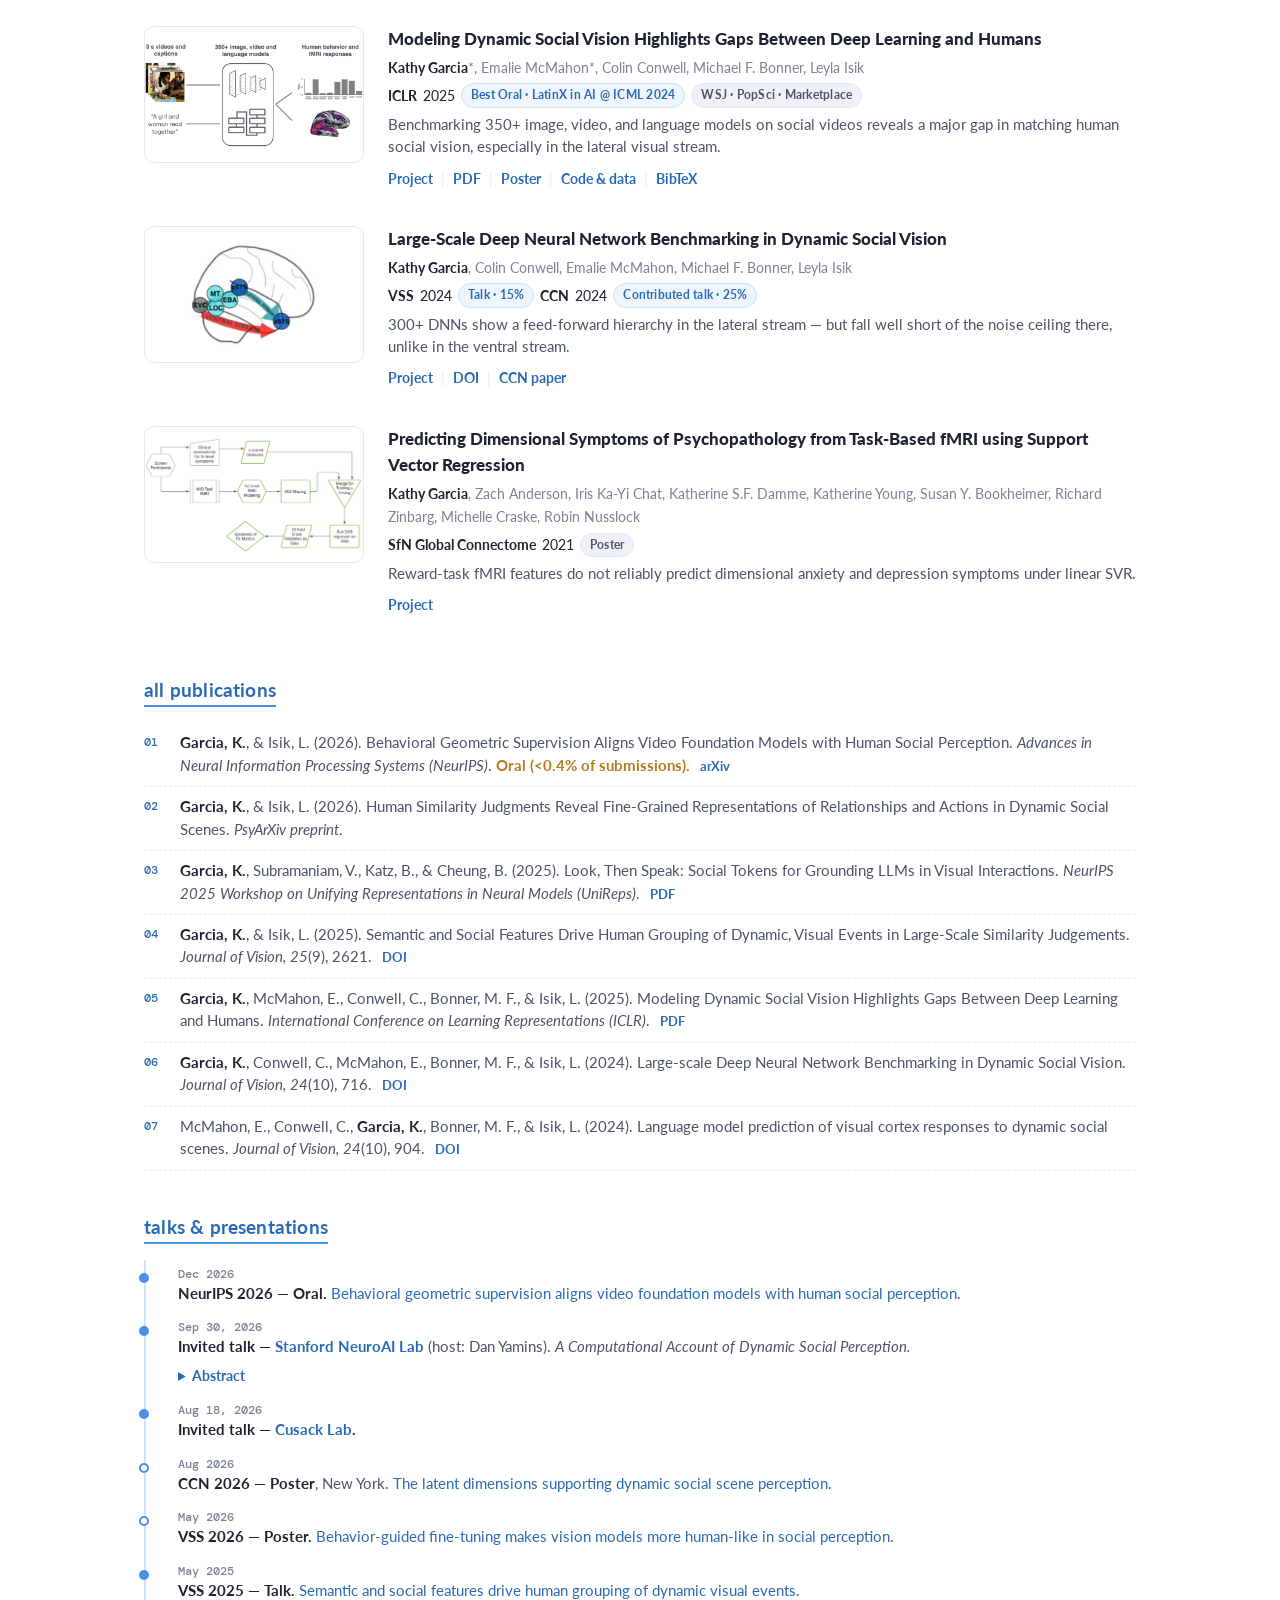
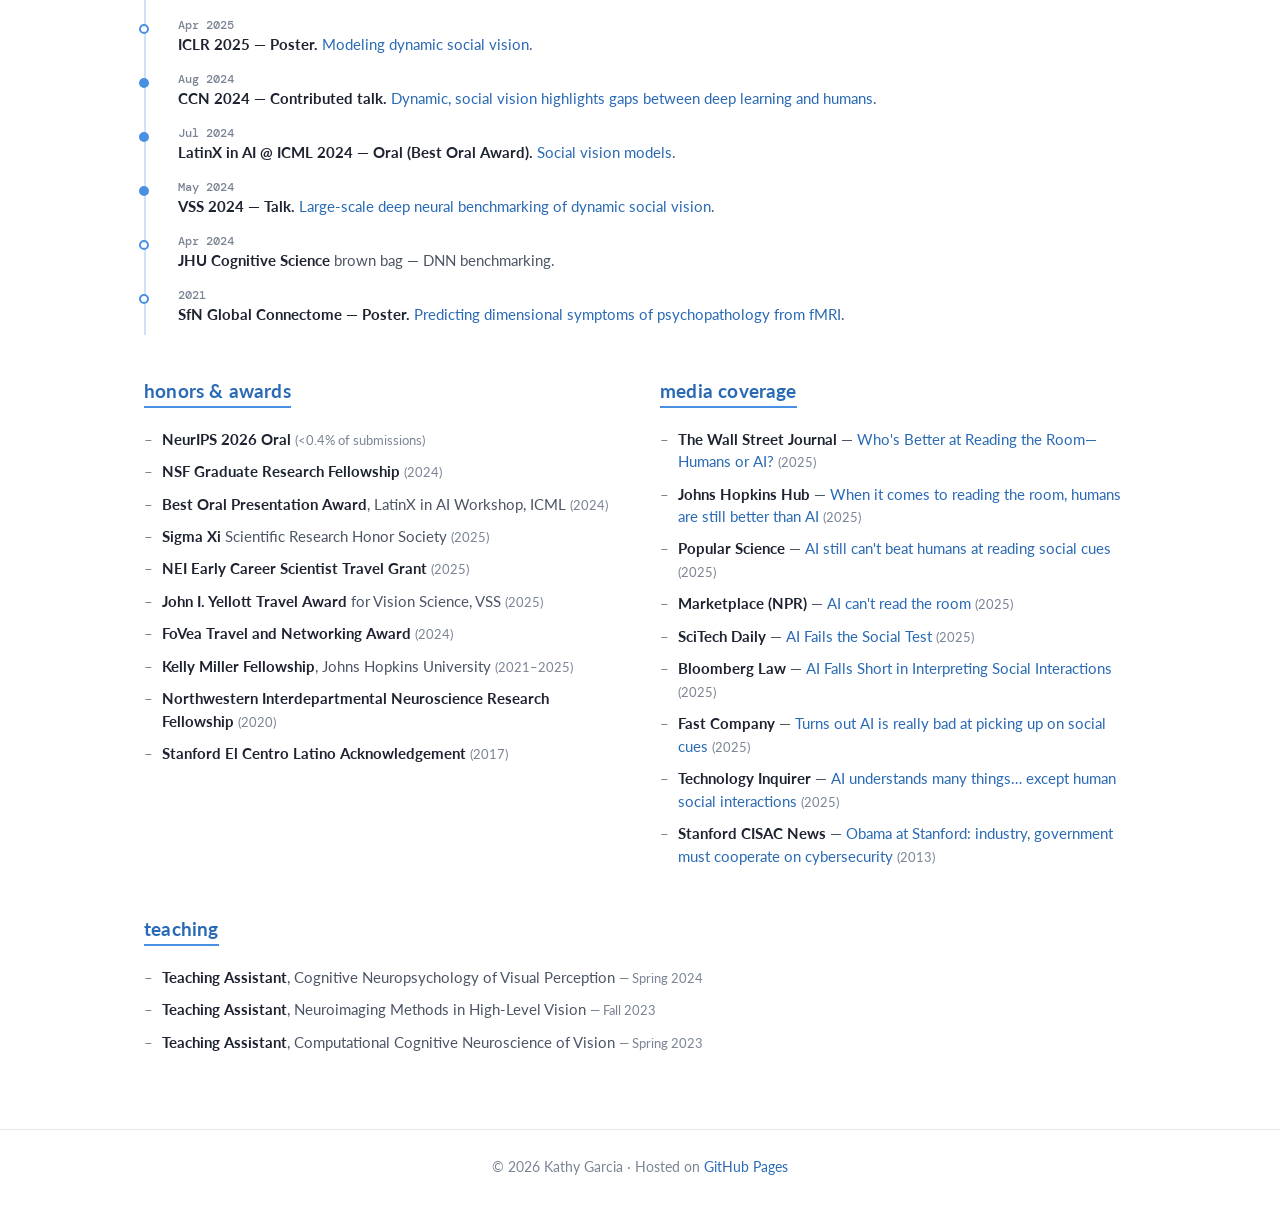
==== commit 5bcf532a: "Remove invited-talks badge from bio highlights" ====
--- a/index.html
+++ b/index.html
@@ -321,7 +321,6 @@
           <span class="badge">NSF GRFP Fellow</span>
           <span class="badge">ICLR 2025</span>
           <span class="badge">Best Oral · LatinX in AI @ ICML</span>
-          <span class="badge">Invited talks · Stanford NeuroAI · Cusack Lab</span>
           <span class="badge">2× VSS talks · CCN talk</span>
           <span class="badge plain">350+ models benchmarked</span>
           <span class="badge plain">WSJ · PopSci · Marketplace</span>
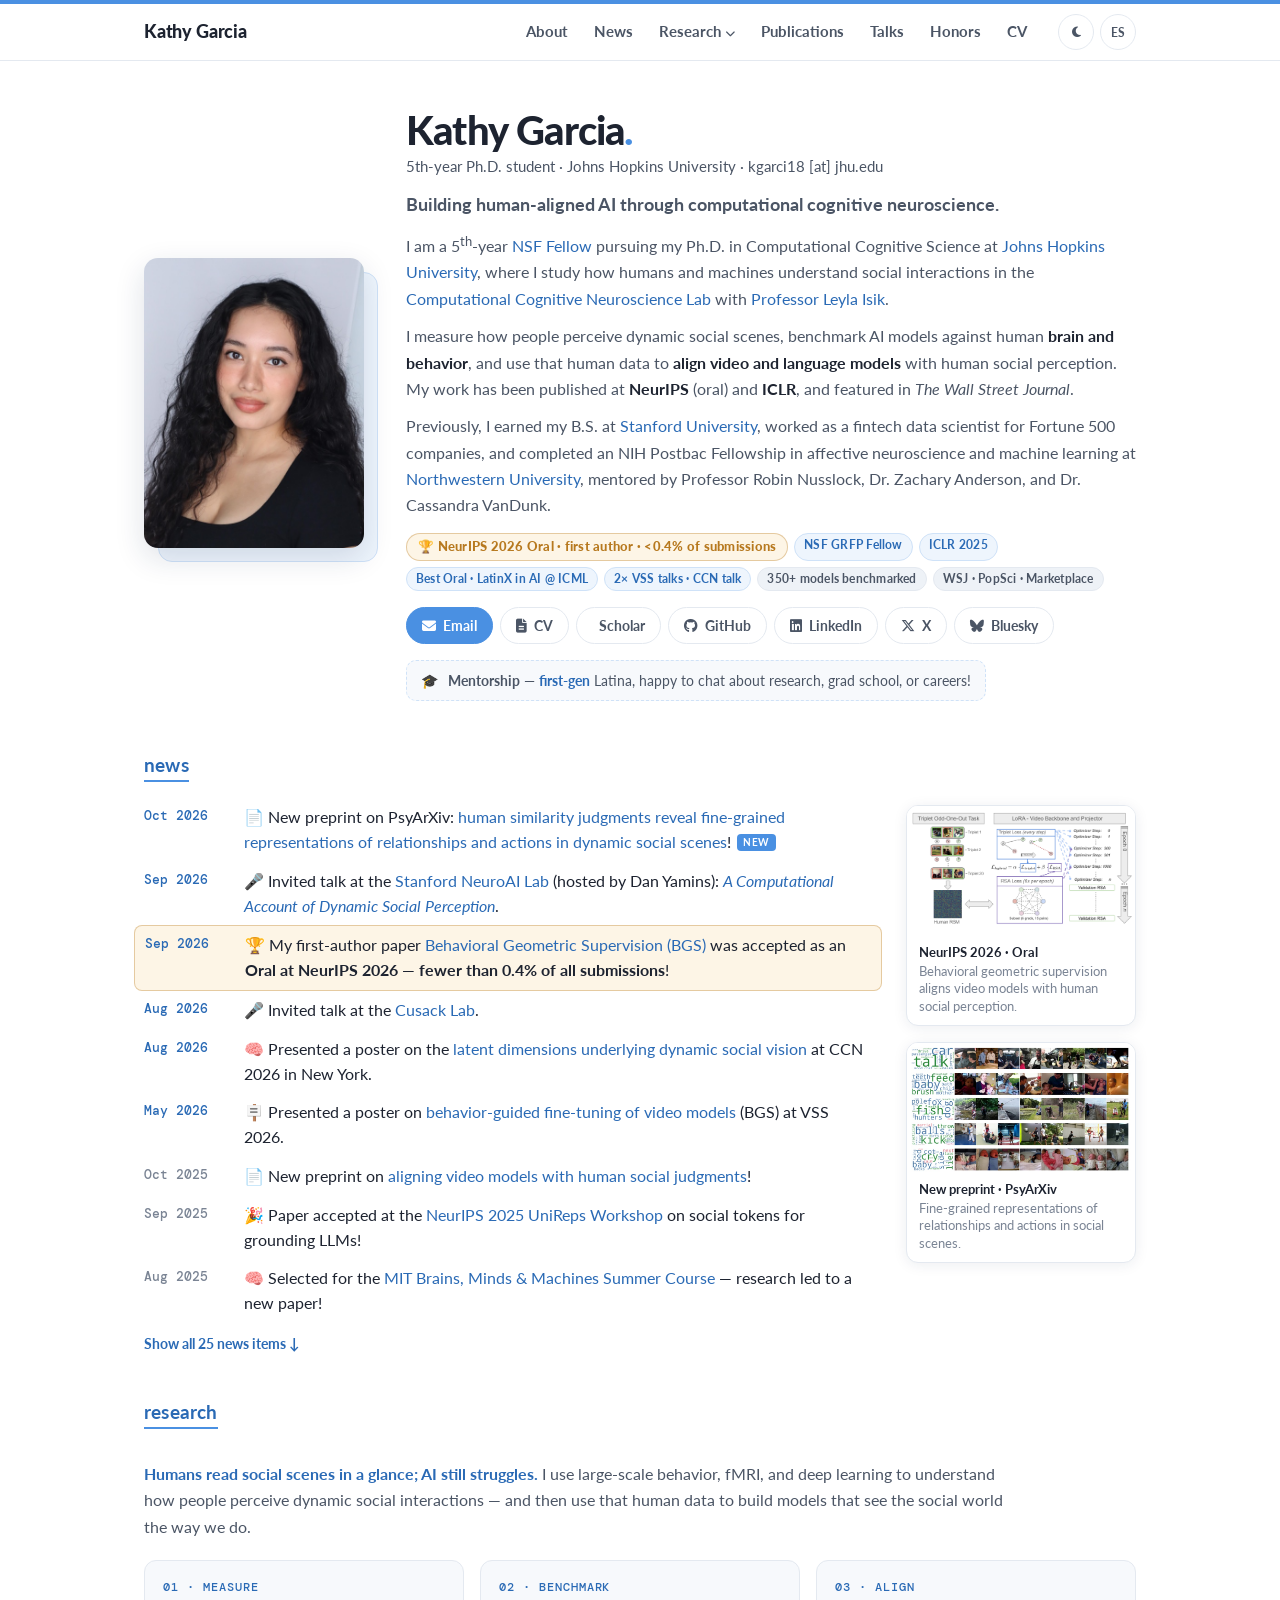
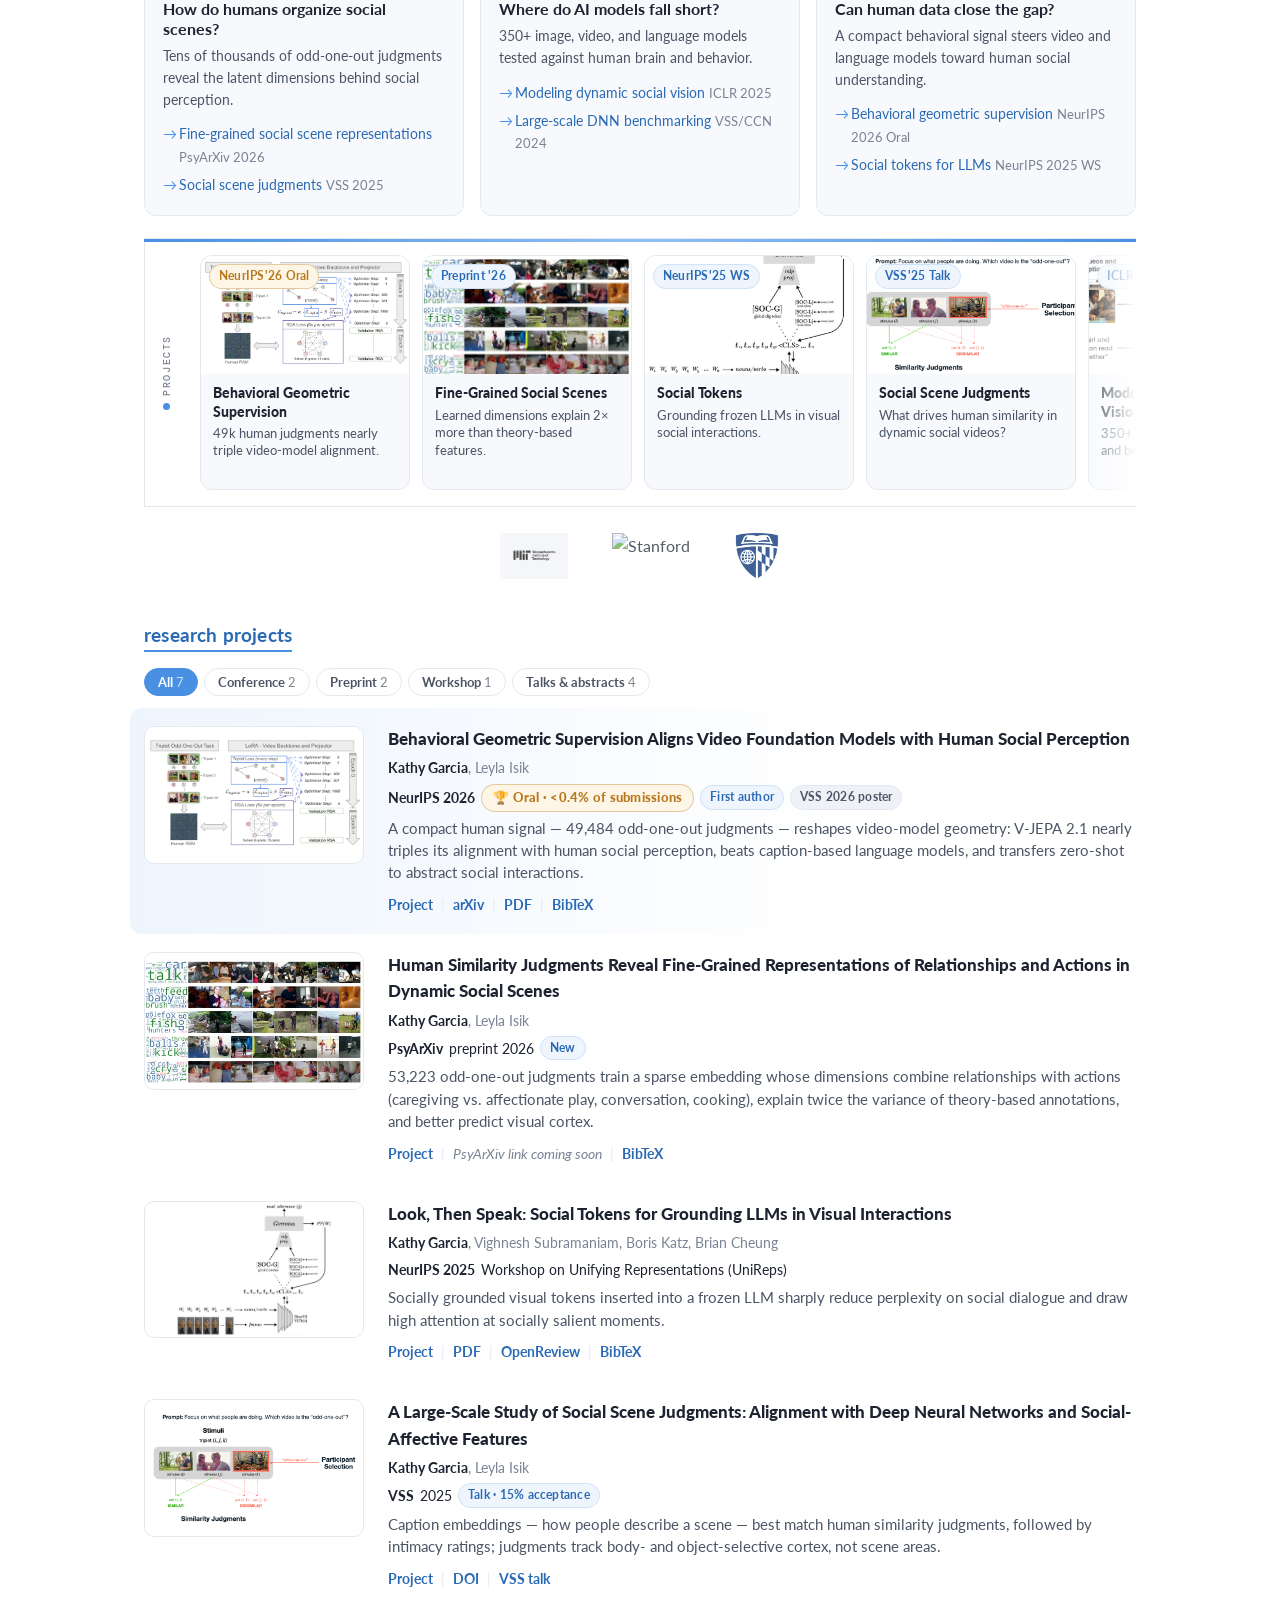
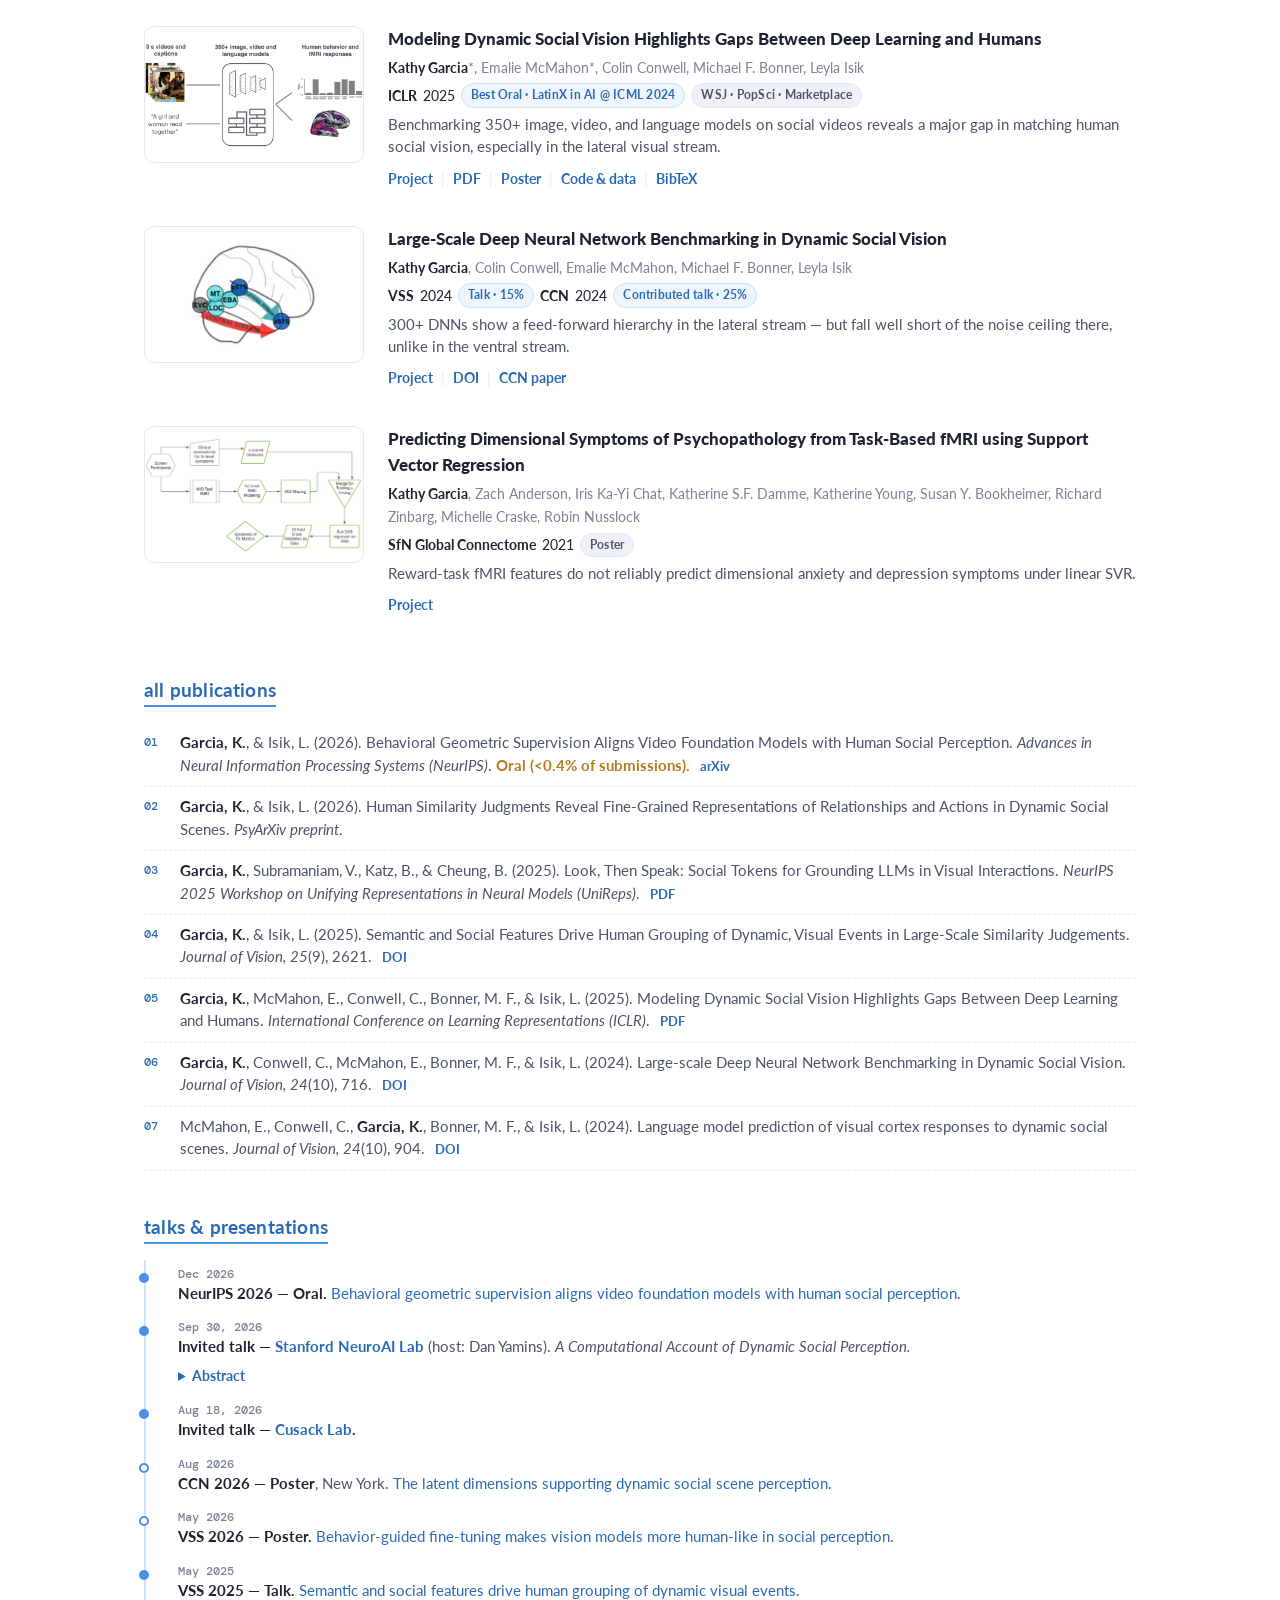
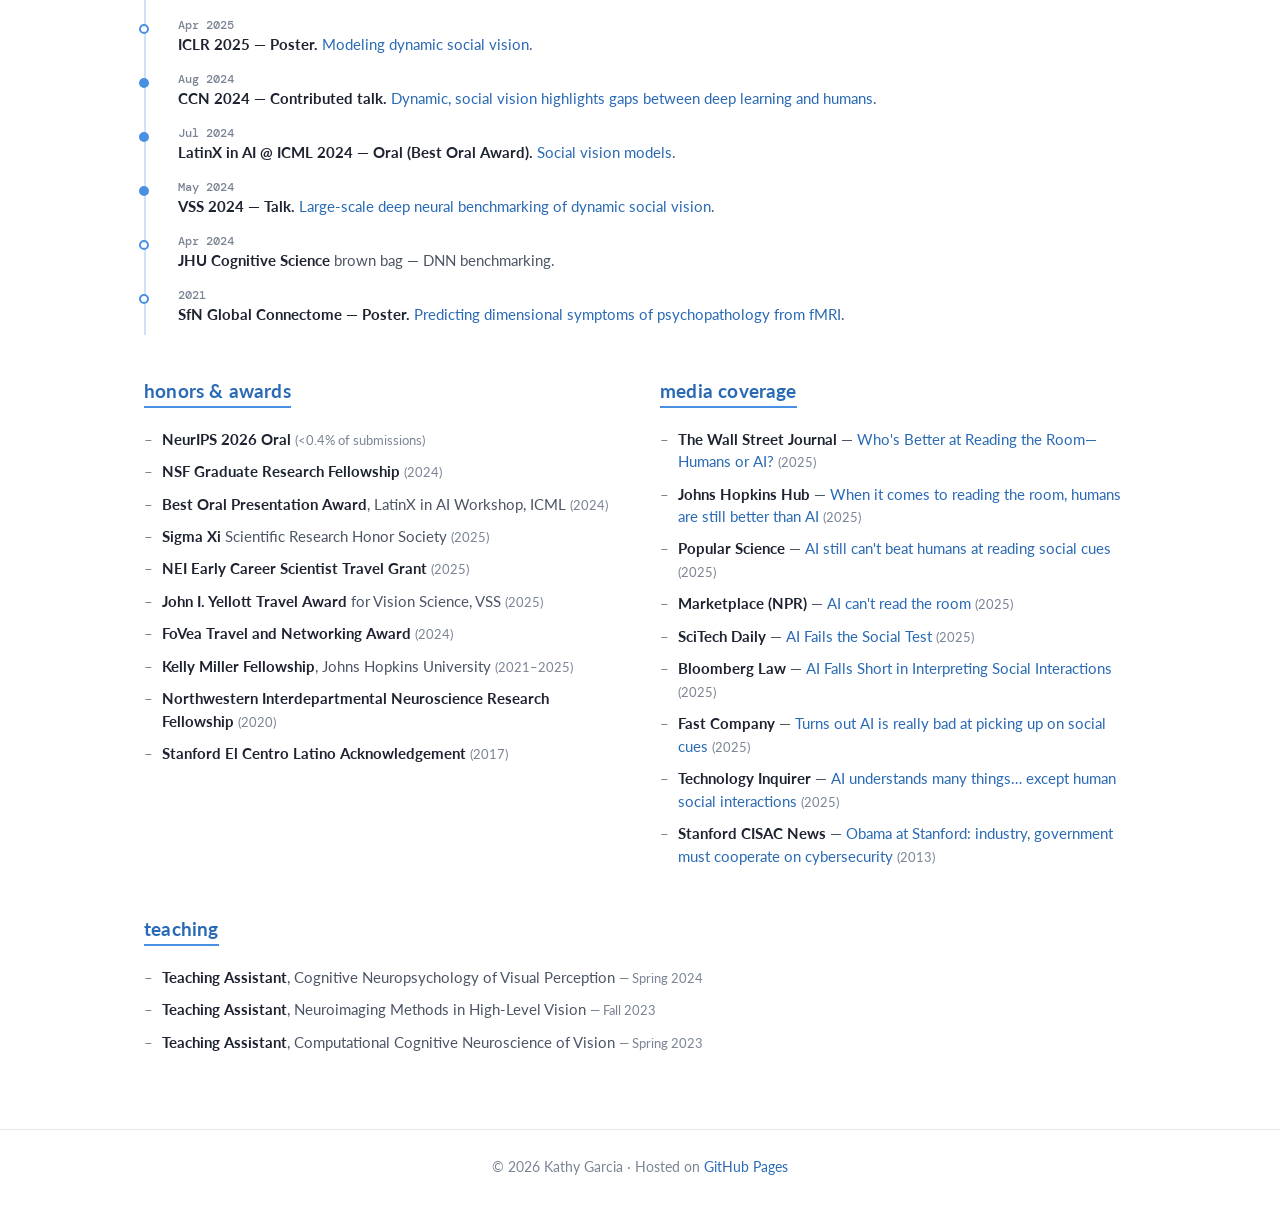
==== commit 1f927ccc: "Use a figure from the paper as the fine-grained social scenes thumbnail" ====
--- a/index.html
+++ b/index.html
@@ -381,7 +381,7 @@
           </a>
           <a class="media-card" href="latent_dimensions.html">
             <figure>
-              <div class="thumb"><img src="images/latent_dims.svg" alt="Latent dimensions illustration" loading="lazy"></div>
+              <div class="thumb"><img src="static/figures/latent/cover.jpg" alt="Learned dimensions with their top videos and caption word clouds" loading="lazy"></div>
               <figcaption><b>New preprint · PsyArXiv</b>Fine-grained representations of relationships and actions in social scenes.</figcaption>
             </figure>
           </a>
@@ -436,7 +436,7 @@
               <div class="p-body"><span class="p-name">Behavioral Geometric Supervision</span><p class="p-desc">49k human judgments nearly triple video-model alignment.</p></div>
             </a>
             <a class="p-card" href="latent_dimensions.html">
-              <div class="p-thumb"><img src="images/latent_dims.svg" alt="" loading="lazy"><span class="p-tag badge">Preprint '26</span></div>
+              <div class="p-thumb"><img src="static/figures/latent/cover.jpg" alt="" loading="lazy"><span class="p-tag badge">Preprint '26</span></div>
               <div class="p-body"><span class="p-name">Fine-Grained Social Scenes</span><p class="p-desc">Learned dimensions explain 2× more than theory-based features.</p></div>
             </a>
             <a class="p-card" href="social_tokens.html">
@@ -489,7 +489,7 @@
       </article>
 
       <article class="pub reveal" data-type="preprint">
-        <a class="pub-thumb" href="latent_dimensions.html"><img src="images/latent_dims.svg" alt="Latent dimensions illustration" loading="lazy"></a>
+        <a class="pub-thumb" href="latent_dimensions.html"><img src="static/figures/latent/cover.jpg" alt="Learned dimensions with their top videos and caption word clouds" loading="lazy"></a>
         <div>
           <a class="pub-title" href="latent_dimensions.html">Human Similarity Judgments Reveal Fine-Grained Representations of Relationships and Actions in Dynamic Social Scenes</a>
           <div class="pub-authors"><span class="me">Kathy Garcia</span>, <a href="https://www.isiklab.org">Leyla Isik</a></div>
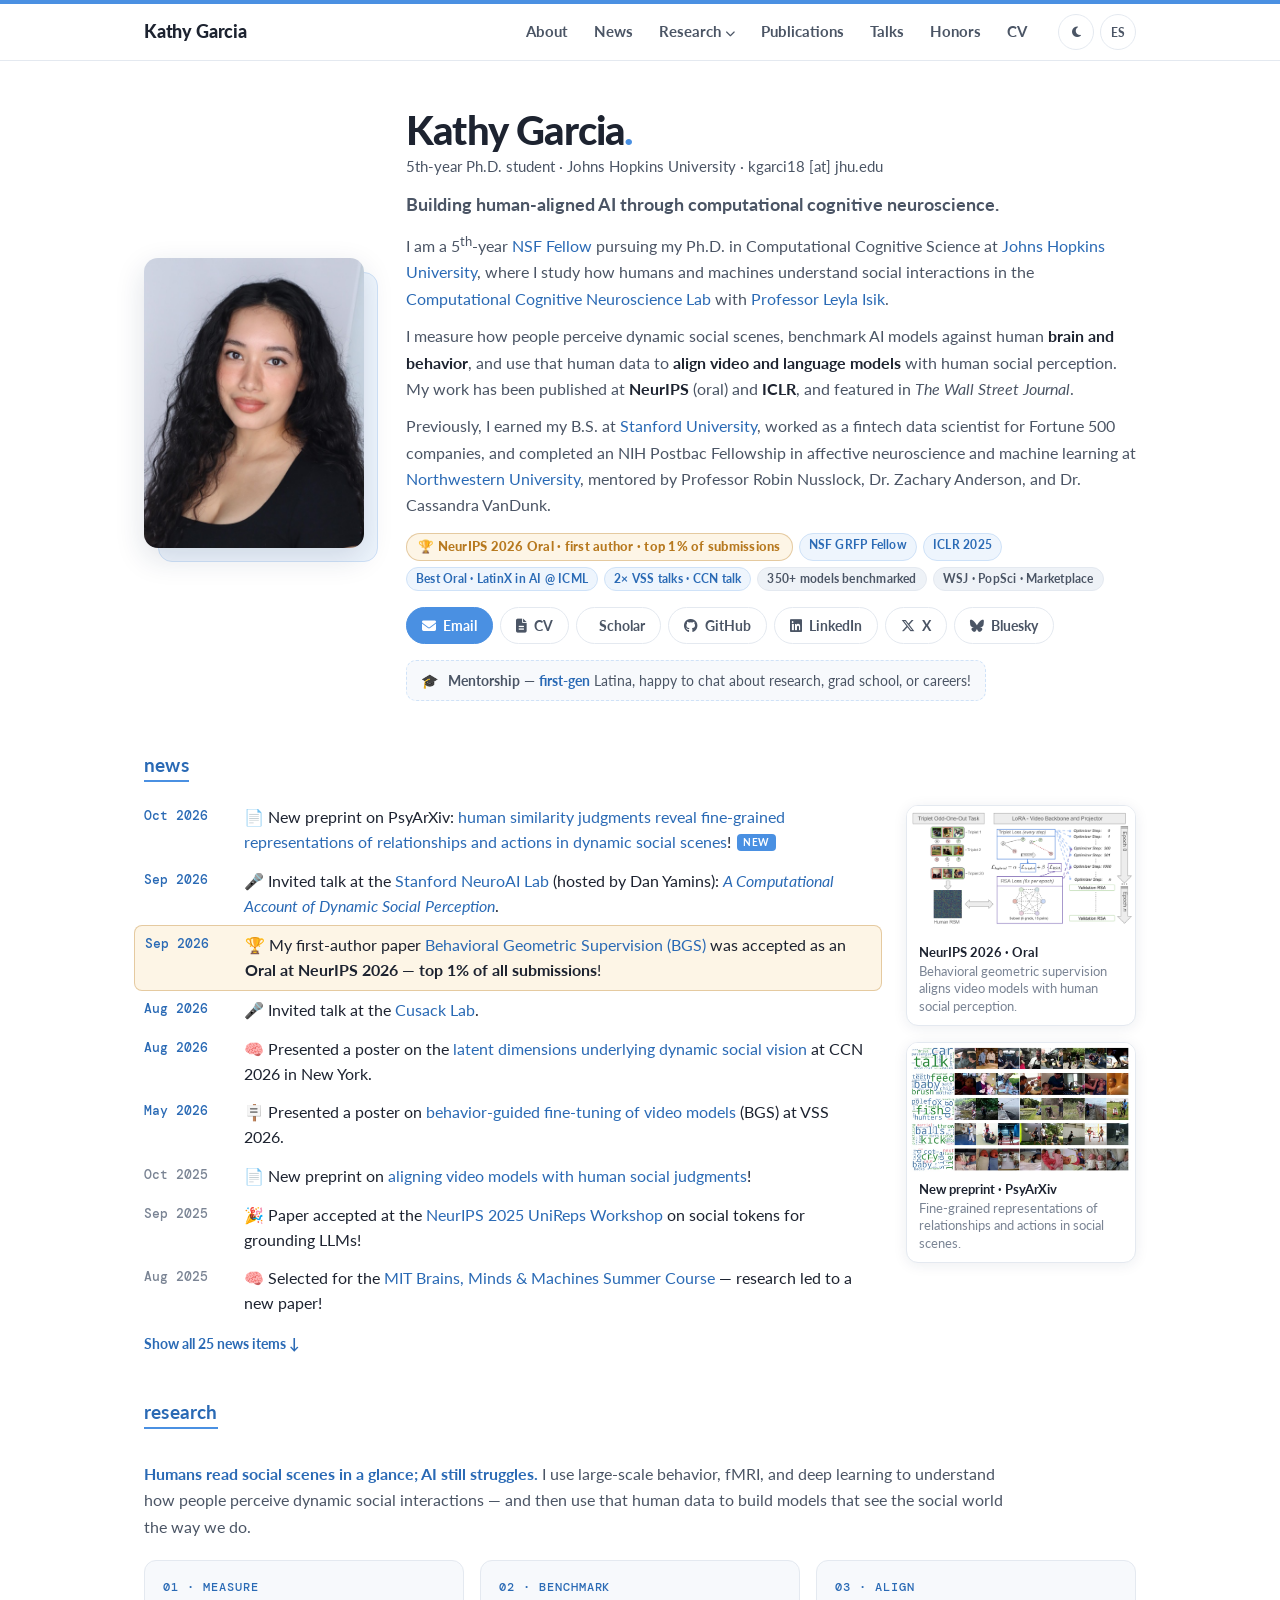
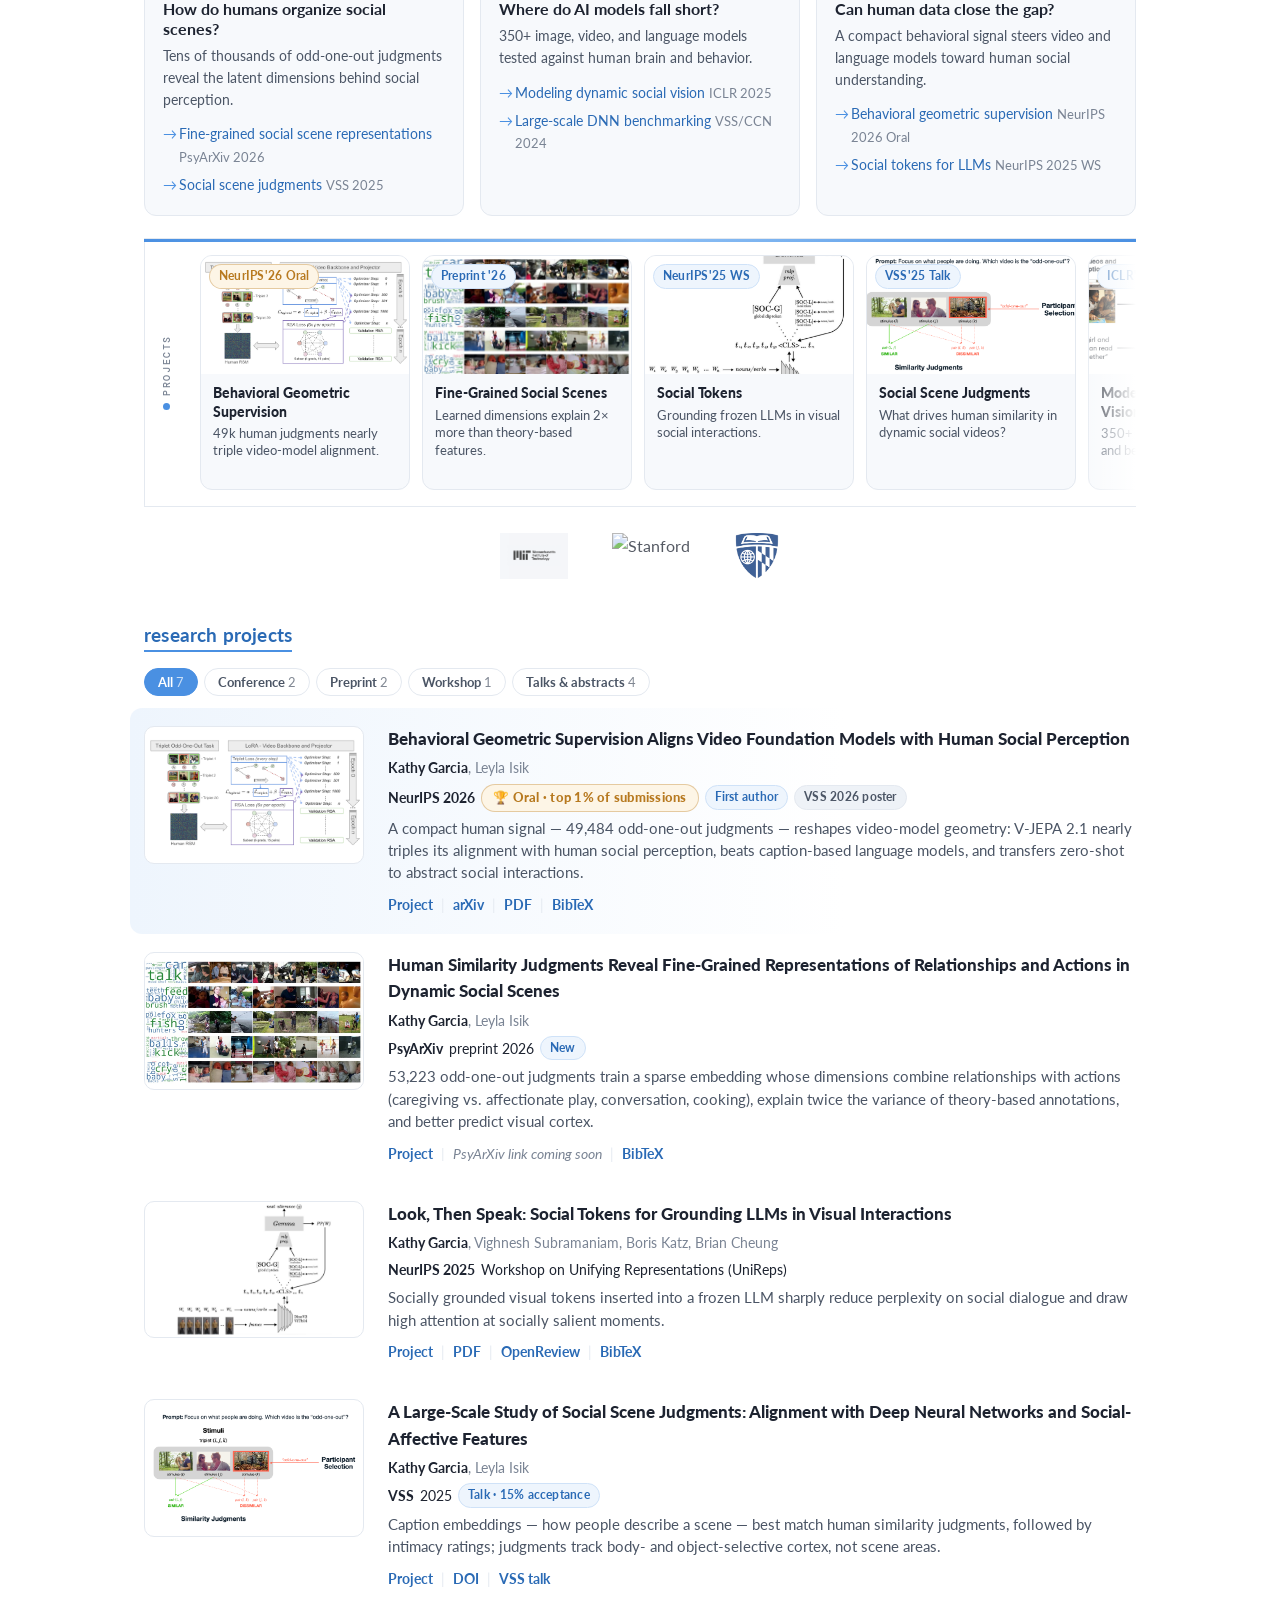
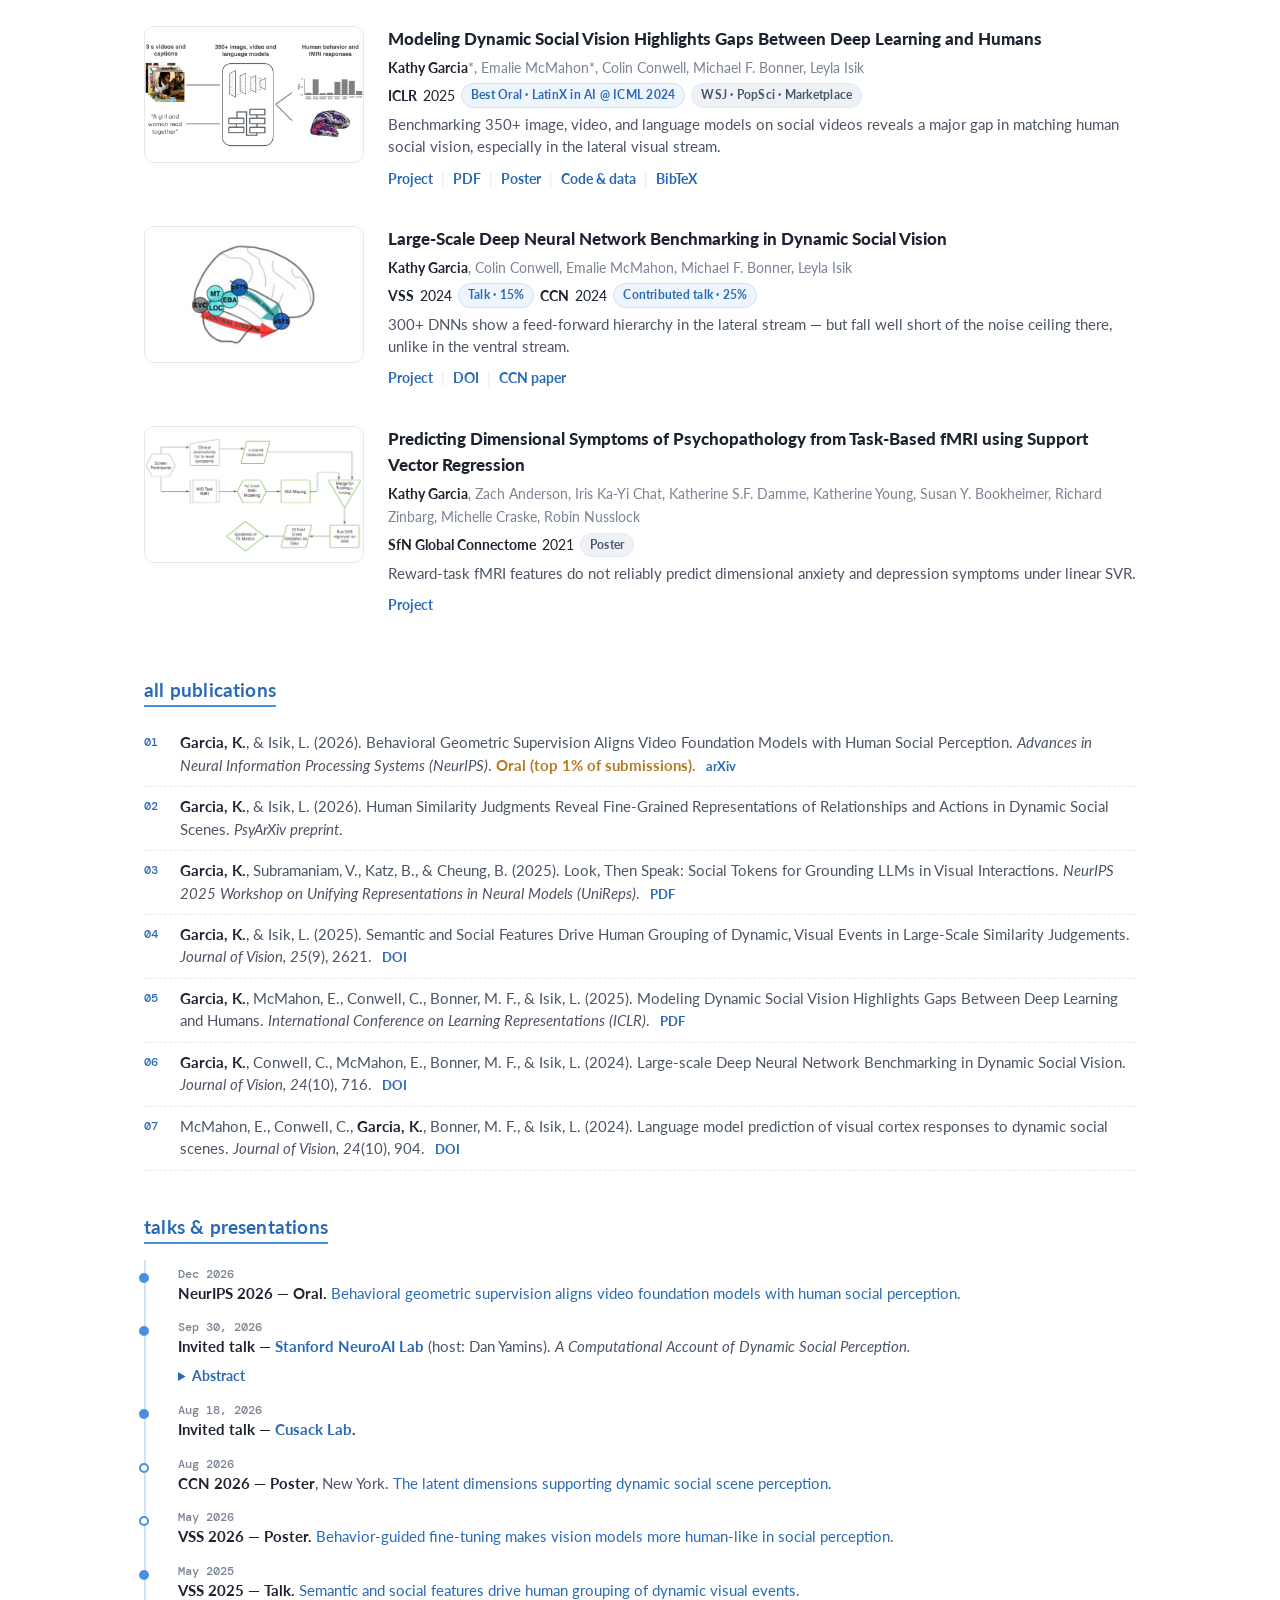
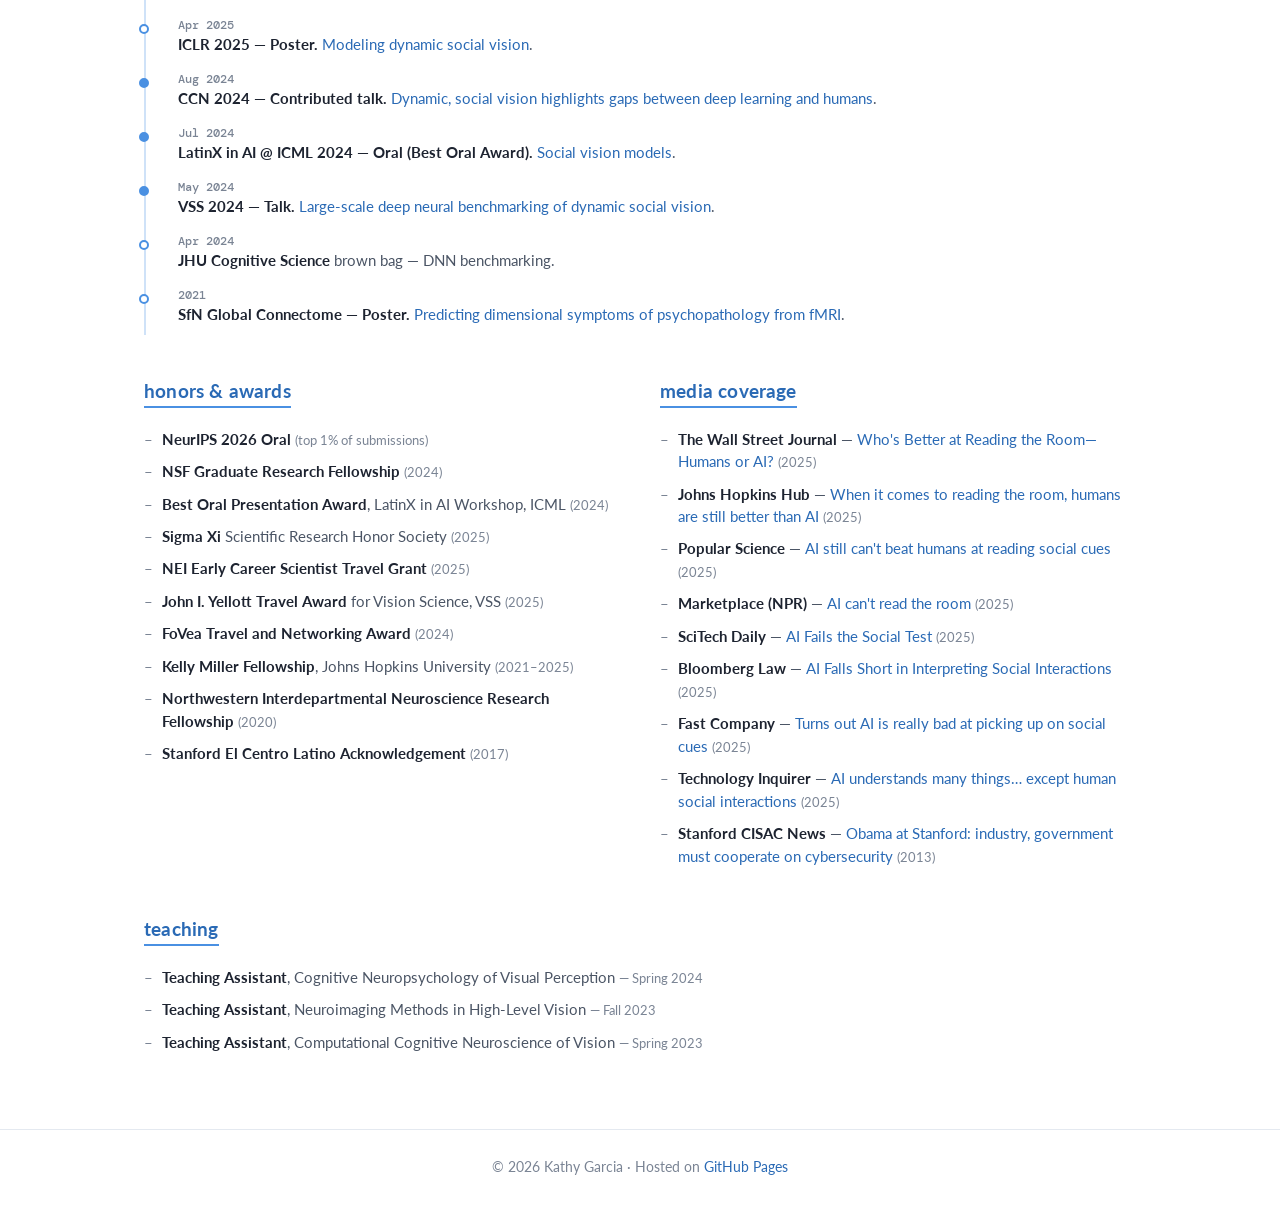
==== commit 55c6ef68: "BGS page: scroll-driven story, animated loss explainer, backbone picker, attention wipe slider; oral" ====
--- a/index.html
+++ b/index.html
@@ -317,7 +317,7 @@
           Robin Nusslock, Dr. Zachary Anderson, and Dr. Cassandra VanDunk.
         </p>
         <div class="highlights">
-          <span class="badge gold star-badge">🏆 NeurIPS 2026 Oral · first author · &lt;0.4% of submissions</span>
+          <span class="badge gold star-badge">🏆 NeurIPS 2026 Oral · first author · top 1% of submissions</span>
           <span class="badge">NSF GRFP Fellow</span>
           <span class="badge">ICLR 2025</span>
           <span class="badge">Best Oral · LatinX in AI @ ICML</span>
@@ -346,7 +346,7 @@
           <ul class="news-list" id="news-list">
             <li class="hot"><span class="news-date">Oct 2026</span><span>📄 New preprint on PsyArXiv: <a href="latent_dimensions.html">human similarity judgments reveal fine-grained representations of relationships and actions in dynamic social scenes</a>!<span class="news-new">new</span></span></li>
             <li class="hot"><span class="news-date">Sep 2026</span><span>🎤 Invited talk at the <a href="https://neuroailab.stanford.edu/">Stanford NeuroAI Lab</a> (hosted by Dan Yamins): <a href="#talks"><em>A Computational Account of Dynamic Social Perception</em></a>.</span></li>
-            <li class="hot star"><span class="news-date">Sep 2026</span><span>🏆 My first-author paper <a href="video_alignment.html">Behavioral Geometric Supervision (BGS)</a> was accepted as an <b>Oral at NeurIPS 2026</b> — <b>fewer than 0.4% of all submissions</b>!</span></li>
+            <li class="hot star"><span class="news-date">Sep 2026</span><span>🏆 My first-author paper <a href="video_alignment.html">Behavioral Geometric Supervision (BGS)</a> was accepted as an <b>Oral at NeurIPS 2026</b> — <b>top 1% of all submissions</b>!</span></li>
             <li class="hot"><span class="news-date">Aug 2026</span><span>🎤 Invited talk at the <a href="https://www.cusacklab.org/">Cusack Lab</a>.</span></li>
             <li class="hot"><span class="news-date">Aug 2026</span><span>🧠 Presented a poster on the <a href="https://2026.ccneuro.org/poster/?id=X1NIOuzwZR">latent dimensions underlying dynamic social vision</a> at CCN 2026 in New York.</span></li>
             <li class="hot"><span class="news-date">May 2026</span><span>🪧 Presented a poster on <a href="https://www.visionsciences.org/presentation/?id=4148">behavior-guided fine-tuning of video models</a> (BGS) at VSS 2026.</span></li>
@@ -482,7 +482,7 @@
         <div>
           <a class="pub-title" href="video_alignment.html">Behavioral Geometric Supervision Aligns Video Foundation Models with Human Social Perception</a>
           <div class="pub-authors"><span class="me">Kathy Garcia</span>, <a href="https://www.isiklab.org">Leyla Isik</a></div>
-          <div class="pub-venue"><b>NeurIPS 2026</b> <span class="badge gold star-badge">🏆 Oral · &lt;0.4% of submissions</span> <span class="badge">First author</span> <span class="badge plain">VSS 2026 poster</span></div>
+          <div class="pub-venue"><b>NeurIPS 2026</b> <span class="badge gold star-badge">🏆 Oral · top 1% of submissions</span> <span class="badge">First author</span> <span class="badge plain">VSS 2026 poster</span></div>
           <p class="pub-tldr">A compact human signal — 49,484 odd-one-out judgments — reshapes video-model geometry: V-JEPA 2.1 nearly triples its alignment with human social perception, beats caption-based language models, and transfers zero-shot to abstract social interactions.</p>
           <div class="pub-links"><a href="video_alignment.html">Project</a><a href="https://arxiv.org/abs/2510.01502">arXiv</a><a href="https://arxiv.org/pdf/2510.01502">PDF</a><a href="video_alignment.html#bibtex">BibTeX</a></div>
         </div>
@@ -559,7 +559,7 @@
     <section class="section" id="publications-list">
       <h2 class="section-title" data-i18n="cites_title">all publications</h2>
       <ol class="cite-list">
-        <li><span class="me">Garcia, K.</span>, &amp; Isik, L. (2026). Behavioral Geometric Supervision Aligns Video Foundation Models with Human Social Perception. <em>Advances in Neural Information Processing Systems (NeurIPS)</em>. <b class="oral-mark">Oral (&lt;0.4% of submissions).</b> <a class="tiny" href="https://arxiv.org/abs/2510.01502">arXiv</a></li>
+        <li><span class="me">Garcia, K.</span>, &amp; Isik, L. (2026). Behavioral Geometric Supervision Aligns Video Foundation Models with Human Social Perception. <em>Advances in Neural Information Processing Systems (NeurIPS)</em>. <b class="oral-mark">Oral (top 1% of submissions).</b> <a class="tiny" href="https://arxiv.org/abs/2510.01502">arXiv</a></li>
         <li><span class="me">Garcia, K.</span>, &amp; Isik, L. (2026). Human Similarity Judgments Reveal Fine-Grained Representations of Relationships and Actions in Dynamic Social Scenes. <em>PsyArXiv preprint</em>.</li>
         <li><span class="me">Garcia, K.</span>, Subramaniam, V., Katz, B., &amp; Cheung, B. (2025). Look, Then Speak: Social Tokens for Grounding LLMs in Visual Interactions. <em>NeurIPS 2025 Workshop on Unifying Representations in Neural Models (UniReps)</em>. <a class="tiny" href="https://openreview.net/pdf?id=tdz8HrfthW">PDF</a></li>
         <li><span class="me">Garcia, K.</span>, &amp; Isik, L. (2025). Semantic and Social Features Drive Human Grouping of Dynamic, Visual Events in Large-Scale Similarity Judgements. <em>Journal of Vision, 25</em>(9), 2621. <a class="tiny" href="https://doi.org/10.1167/jov.25.9.2621">DOI</a></li>
@@ -594,7 +594,7 @@
       <div id="honors">
         <h2 class="section-title" data-i18n="honors_title">honors &amp; awards</h2>
         <ul class="clean">
-          <li><b>NeurIPS 2026 Oral</b> <span class="meta">(&lt;0.4% of submissions)</span></li>
+          <li><b>NeurIPS 2026 Oral</b> <span class="meta">(top 1% of submissions)</span></li>
           <li><b>NSF Graduate Research Fellowship</b> <span class="meta">(2024)</span></li>
           <li><b>Best Oral Presentation Award</b>, LatinX in AI Workshop, ICML <span class="meta">(2024)</span></li>
           <li><b>Sigma Xi</b> Scientific Research Honor Society <span class="meta">(2025)</span></li>
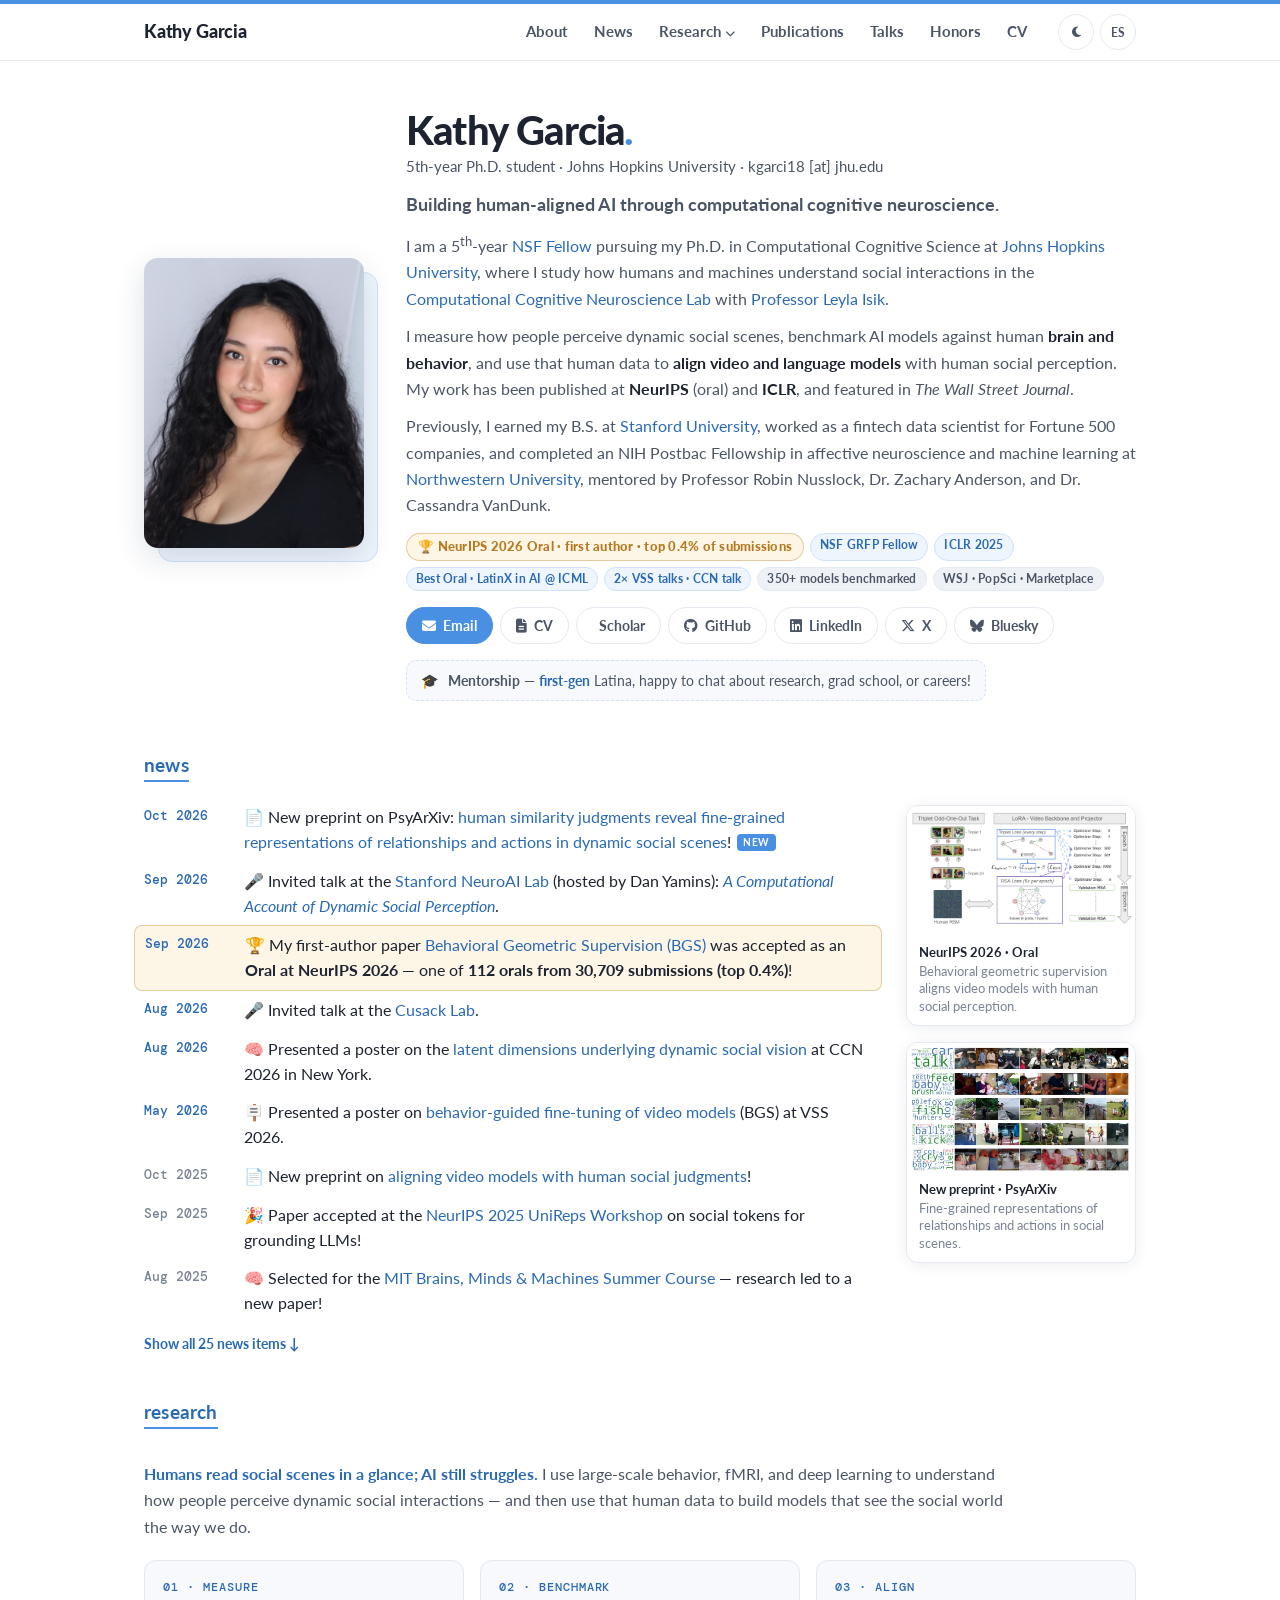
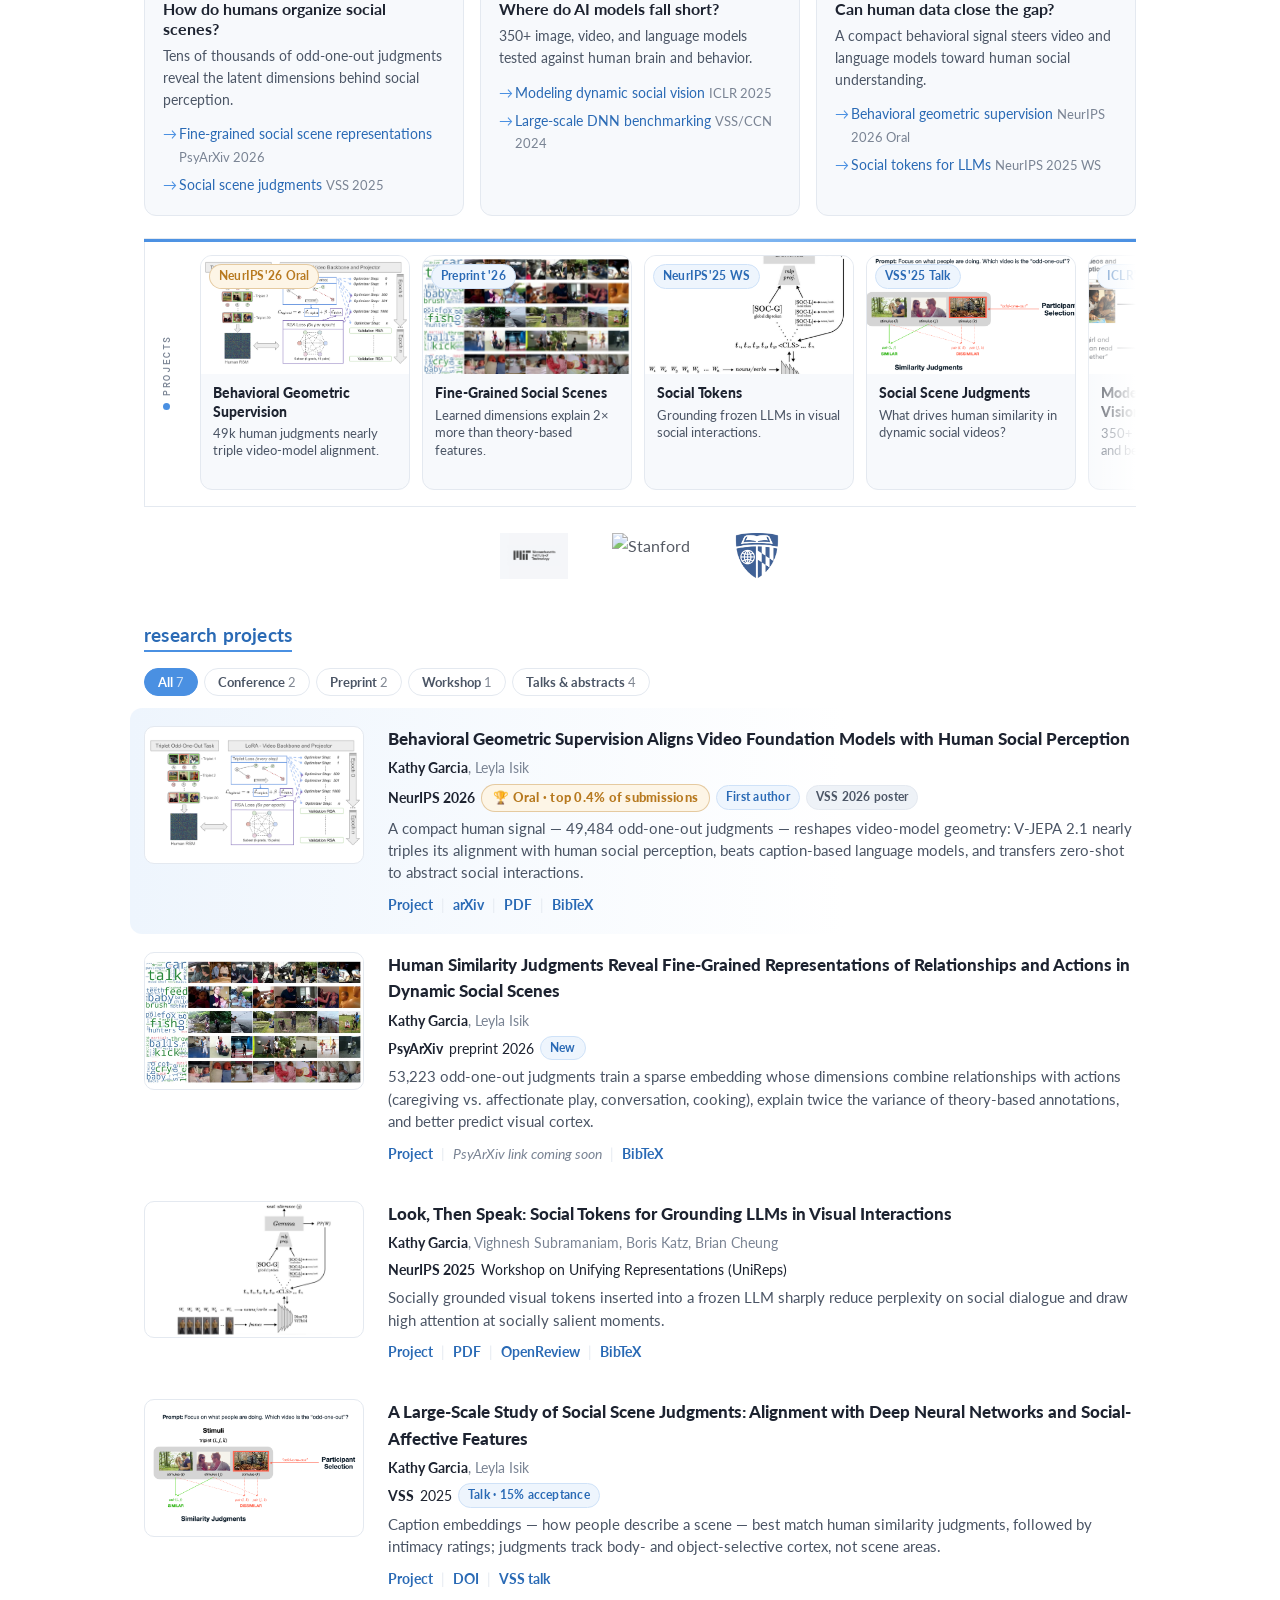
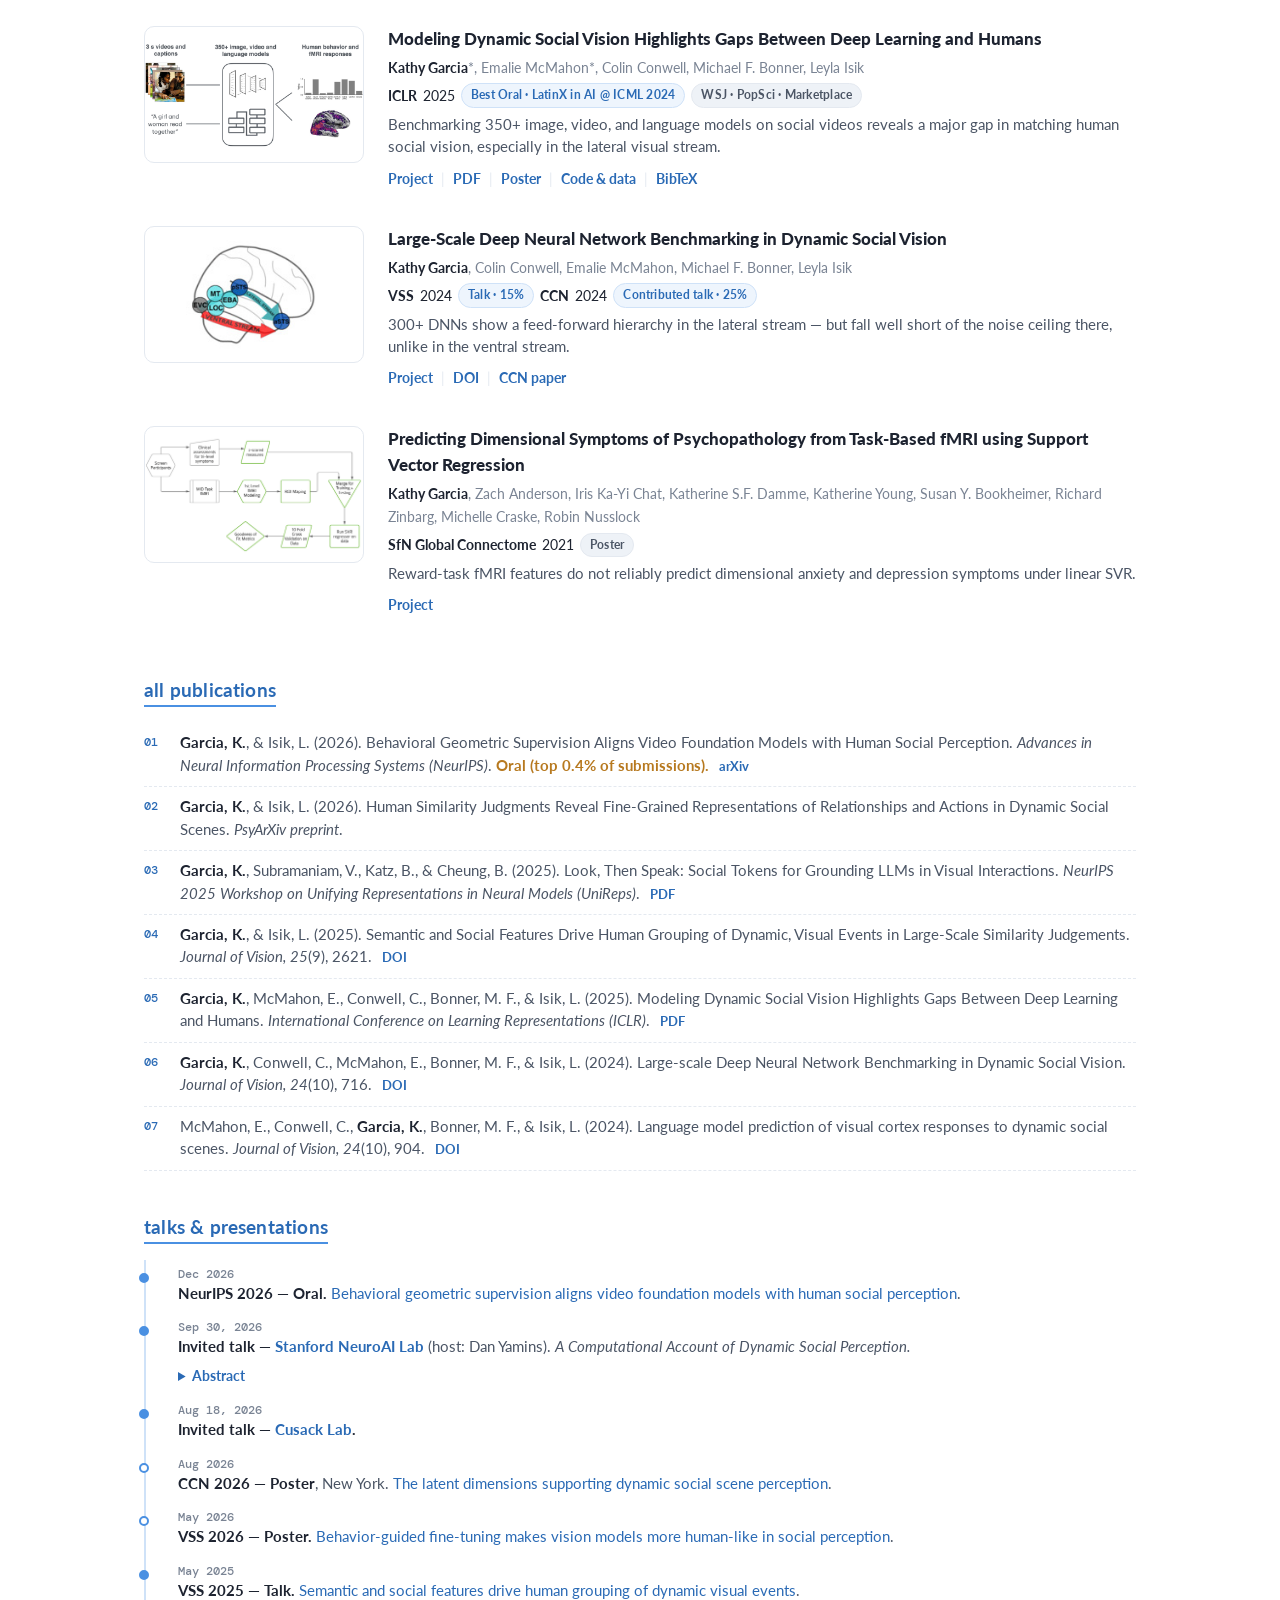
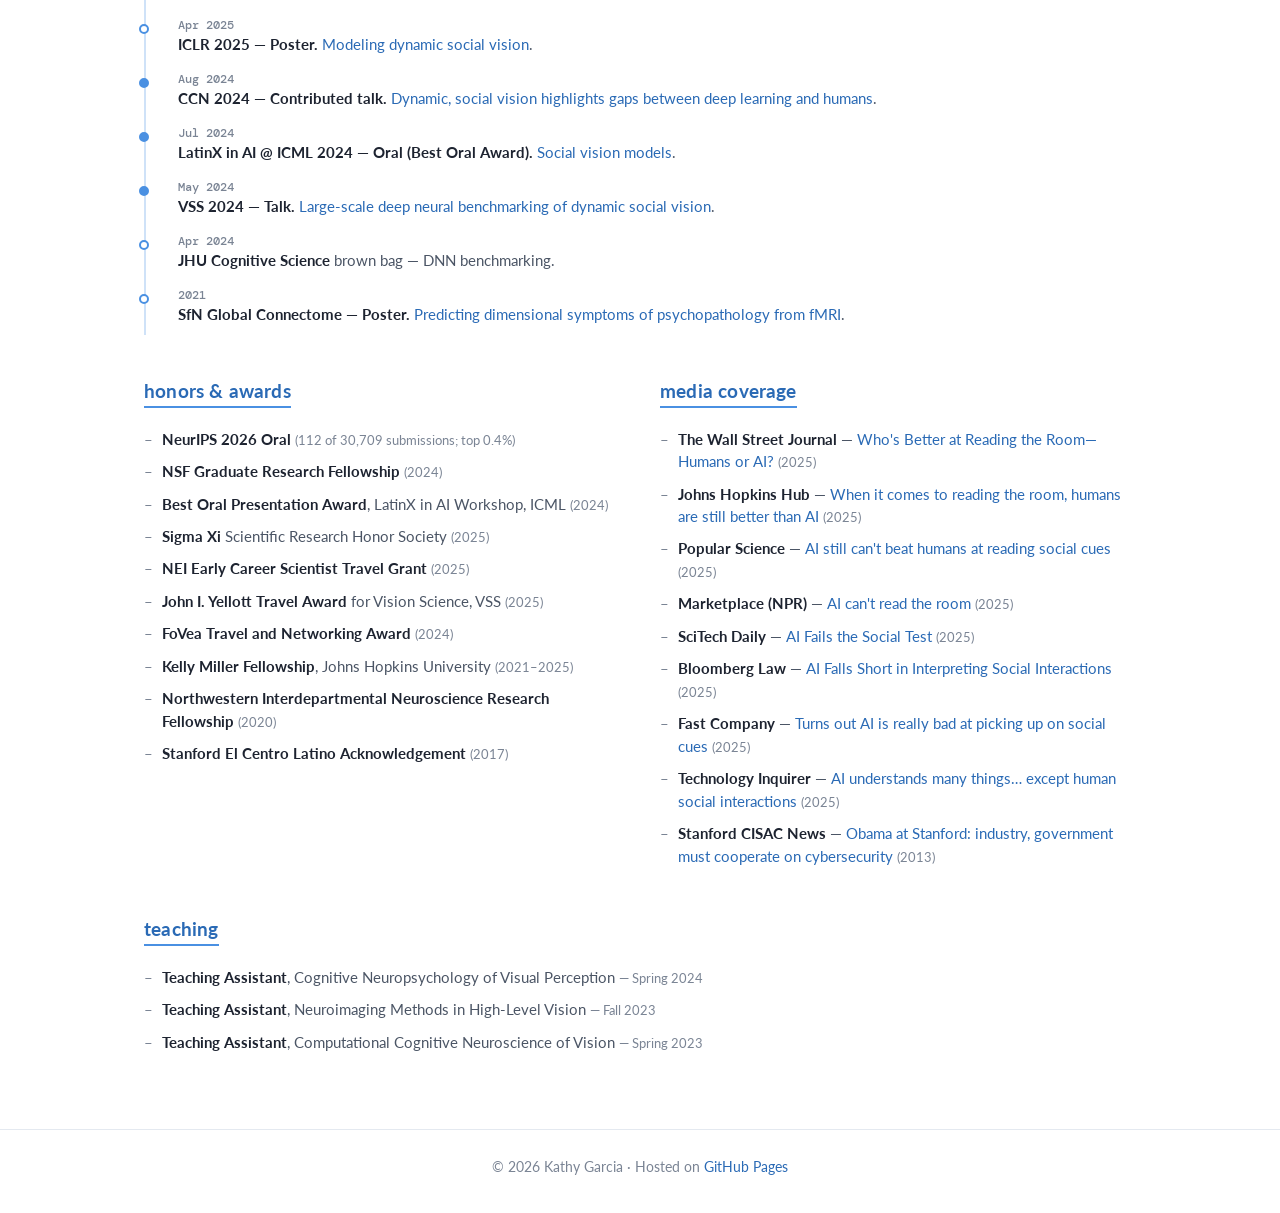
==== commit 1695d200: "NeurIPS oral: top 0.4% of submissions (112 of 30,709)" ====
--- a/index.html
+++ b/index.html
@@ -317,7 +317,7 @@
           Robin Nusslock, Dr. Zachary Anderson, and Dr. Cassandra VanDunk.
         </p>
         <div class="highlights">
-          <span class="badge gold star-badge">🏆 NeurIPS 2026 Oral · first author · top 1% of submissions</span>
+          <span class="badge gold star-badge">🏆 NeurIPS 2026 Oral · first author · top 0.4% of submissions</span>
           <span class="badge">NSF GRFP Fellow</span>
           <span class="badge">ICLR 2025</span>
           <span class="badge">Best Oral · LatinX in AI @ ICML</span>
@@ -346,7 +346,7 @@
           <ul class="news-list" id="news-list">
             <li class="hot"><span class="news-date">Oct 2026</span><span>📄 New preprint on PsyArXiv: <a href="latent_dimensions.html">human similarity judgments reveal fine-grained representations of relationships and actions in dynamic social scenes</a>!<span class="news-new">new</span></span></li>
             <li class="hot"><span class="news-date">Sep 2026</span><span>🎤 Invited talk at the <a href="https://neuroailab.stanford.edu/">Stanford NeuroAI Lab</a> (hosted by Dan Yamins): <a href="#talks"><em>A Computational Account of Dynamic Social Perception</em></a>.</span></li>
-            <li class="hot star"><span class="news-date">Sep 2026</span><span>🏆 My first-author paper <a href="video_alignment.html">Behavioral Geometric Supervision (BGS)</a> was accepted as an <b>Oral at NeurIPS 2026</b> — <b>top 1% of all submissions</b>!</span></li>
+            <li class="hot star"><span class="news-date">Sep 2026</span><span>🏆 My first-author paper <a href="video_alignment.html">Behavioral Geometric Supervision (BGS)</a> was accepted as an <b>Oral at NeurIPS 2026</b> — one of <b>112 orals from 30,709 submissions (top 0.4%)</b>!</span></li>
             <li class="hot"><span class="news-date">Aug 2026</span><span>🎤 Invited talk at the <a href="https://www.cusacklab.org/">Cusack Lab</a>.</span></li>
             <li class="hot"><span class="news-date">Aug 2026</span><span>🧠 Presented a poster on the <a href="https://2026.ccneuro.org/poster/?id=X1NIOuzwZR">latent dimensions underlying dynamic social vision</a> at CCN 2026 in New York.</span></li>
             <li class="hot"><span class="news-date">May 2026</span><span>🪧 Presented a poster on <a href="https://www.visionsciences.org/presentation/?id=4148">behavior-guided fine-tuning of video models</a> (BGS) at VSS 2026.</span></li>
@@ -482,7 +482,7 @@
         <div>
           <a class="pub-title" href="video_alignment.html">Behavioral Geometric Supervision Aligns Video Foundation Models with Human Social Perception</a>
           <div class="pub-authors"><span class="me">Kathy Garcia</span>, <a href="https://www.isiklab.org">Leyla Isik</a></div>
-          <div class="pub-venue"><b>NeurIPS 2026</b> <span class="badge gold star-badge">🏆 Oral · top 1% of submissions</span> <span class="badge">First author</span> <span class="badge plain">VSS 2026 poster</span></div>
+          <div class="pub-venue"><b>NeurIPS 2026</b> <span class="badge gold star-badge">🏆 Oral · top 0.4% of submissions</span> <span class="badge">First author</span> <span class="badge plain">VSS 2026 poster</span></div>
           <p class="pub-tldr">A compact human signal — 49,484 odd-one-out judgments — reshapes video-model geometry: V-JEPA 2.1 nearly triples its alignment with human social perception, beats caption-based language models, and transfers zero-shot to abstract social interactions.</p>
           <div class="pub-links"><a href="video_alignment.html">Project</a><a href="https://arxiv.org/abs/2510.01502">arXiv</a><a href="https://arxiv.org/pdf/2510.01502">PDF</a><a href="video_alignment.html#bibtex">BibTeX</a></div>
         </div>
@@ -559,7 +559,7 @@
     <section class="section" id="publications-list">
       <h2 class="section-title" data-i18n="cites_title">all publications</h2>
       <ol class="cite-list">
-        <li><span class="me">Garcia, K.</span>, &amp; Isik, L. (2026). Behavioral Geometric Supervision Aligns Video Foundation Models with Human Social Perception. <em>Advances in Neural Information Processing Systems (NeurIPS)</em>. <b class="oral-mark">Oral (top 1% of submissions).</b> <a class="tiny" href="https://arxiv.org/abs/2510.01502">arXiv</a></li>
+        <li><span class="me">Garcia, K.</span>, &amp; Isik, L. (2026). Behavioral Geometric Supervision Aligns Video Foundation Models with Human Social Perception. <em>Advances in Neural Information Processing Systems (NeurIPS)</em>. <b class="oral-mark">Oral (top 0.4% of submissions).</b> <a class="tiny" href="https://arxiv.org/abs/2510.01502">arXiv</a></li>
         <li><span class="me">Garcia, K.</span>, &amp; Isik, L. (2026). Human Similarity Judgments Reveal Fine-Grained Representations of Relationships and Actions in Dynamic Social Scenes. <em>PsyArXiv preprint</em>.</li>
         <li><span class="me">Garcia, K.</span>, Subramaniam, V., Katz, B., &amp; Cheung, B. (2025). Look, Then Speak: Social Tokens for Grounding LLMs in Visual Interactions. <em>NeurIPS 2025 Workshop on Unifying Representations in Neural Models (UniReps)</em>. <a class="tiny" href="https://openreview.net/pdf?id=tdz8HrfthW">PDF</a></li>
         <li><span class="me">Garcia, K.</span>, &amp; Isik, L. (2025). Semantic and Social Features Drive Human Grouping of Dynamic, Visual Events in Large-Scale Similarity Judgements. <em>Journal of Vision, 25</em>(9), 2621. <a class="tiny" href="https://doi.org/10.1167/jov.25.9.2621">DOI</a></li>
@@ -594,7 +594,7 @@
       <div id="honors">
         <h2 class="section-title" data-i18n="honors_title">honors &amp; awards</h2>
         <ul class="clean">
-          <li><b>NeurIPS 2026 Oral</b> <span class="meta">(top 1% of submissions)</span></li>
+          <li><b>NeurIPS 2026 Oral</b> <span class="meta">(112 of 30,709 submissions; top 0.4%)</span></li>
           <li><b>NSF Graduate Research Fellowship</b> <span class="meta">(2024)</span></li>
           <li><b>Best Oral Presentation Award</b>, LatinX in AI Workshop, ICML <span class="meta">(2024)</span></li>
           <li><b>Sigma Xi</b> Scientific Research Honor Society <span class="meta">(2025)</span></li>
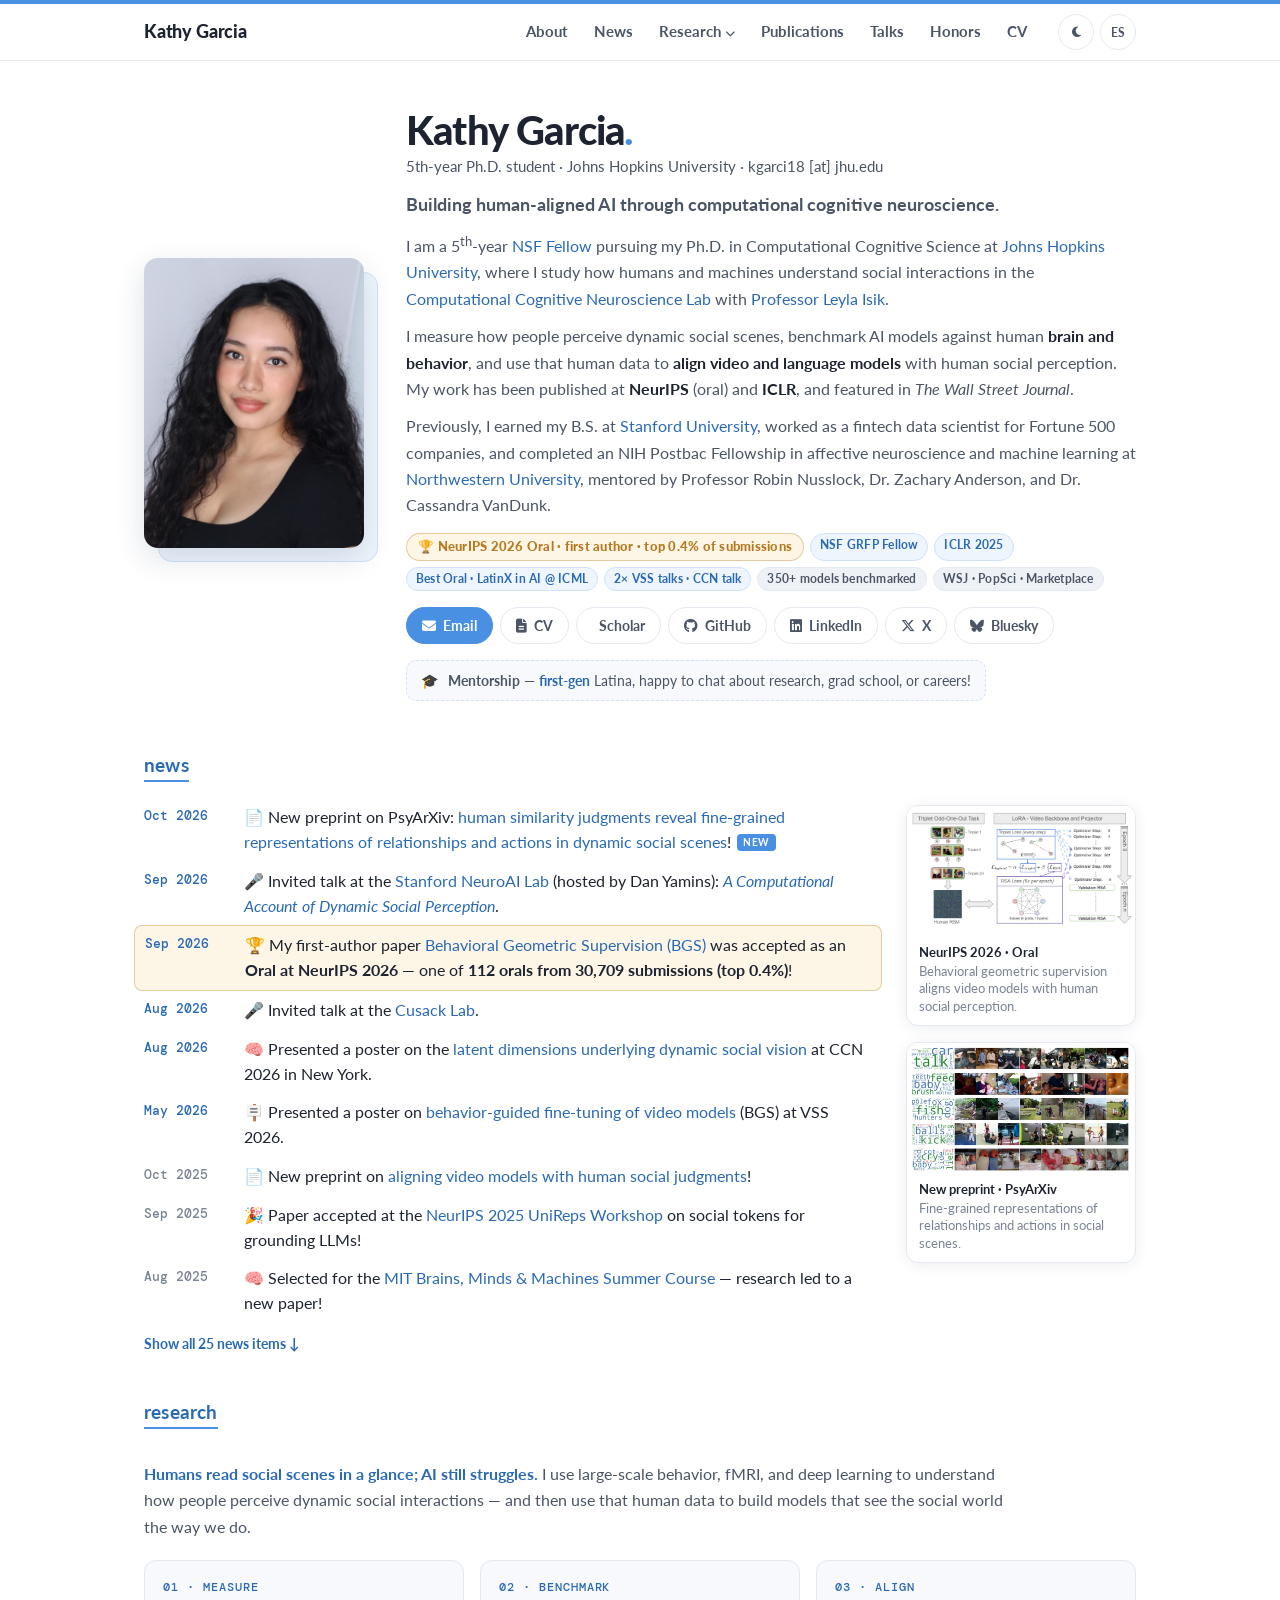
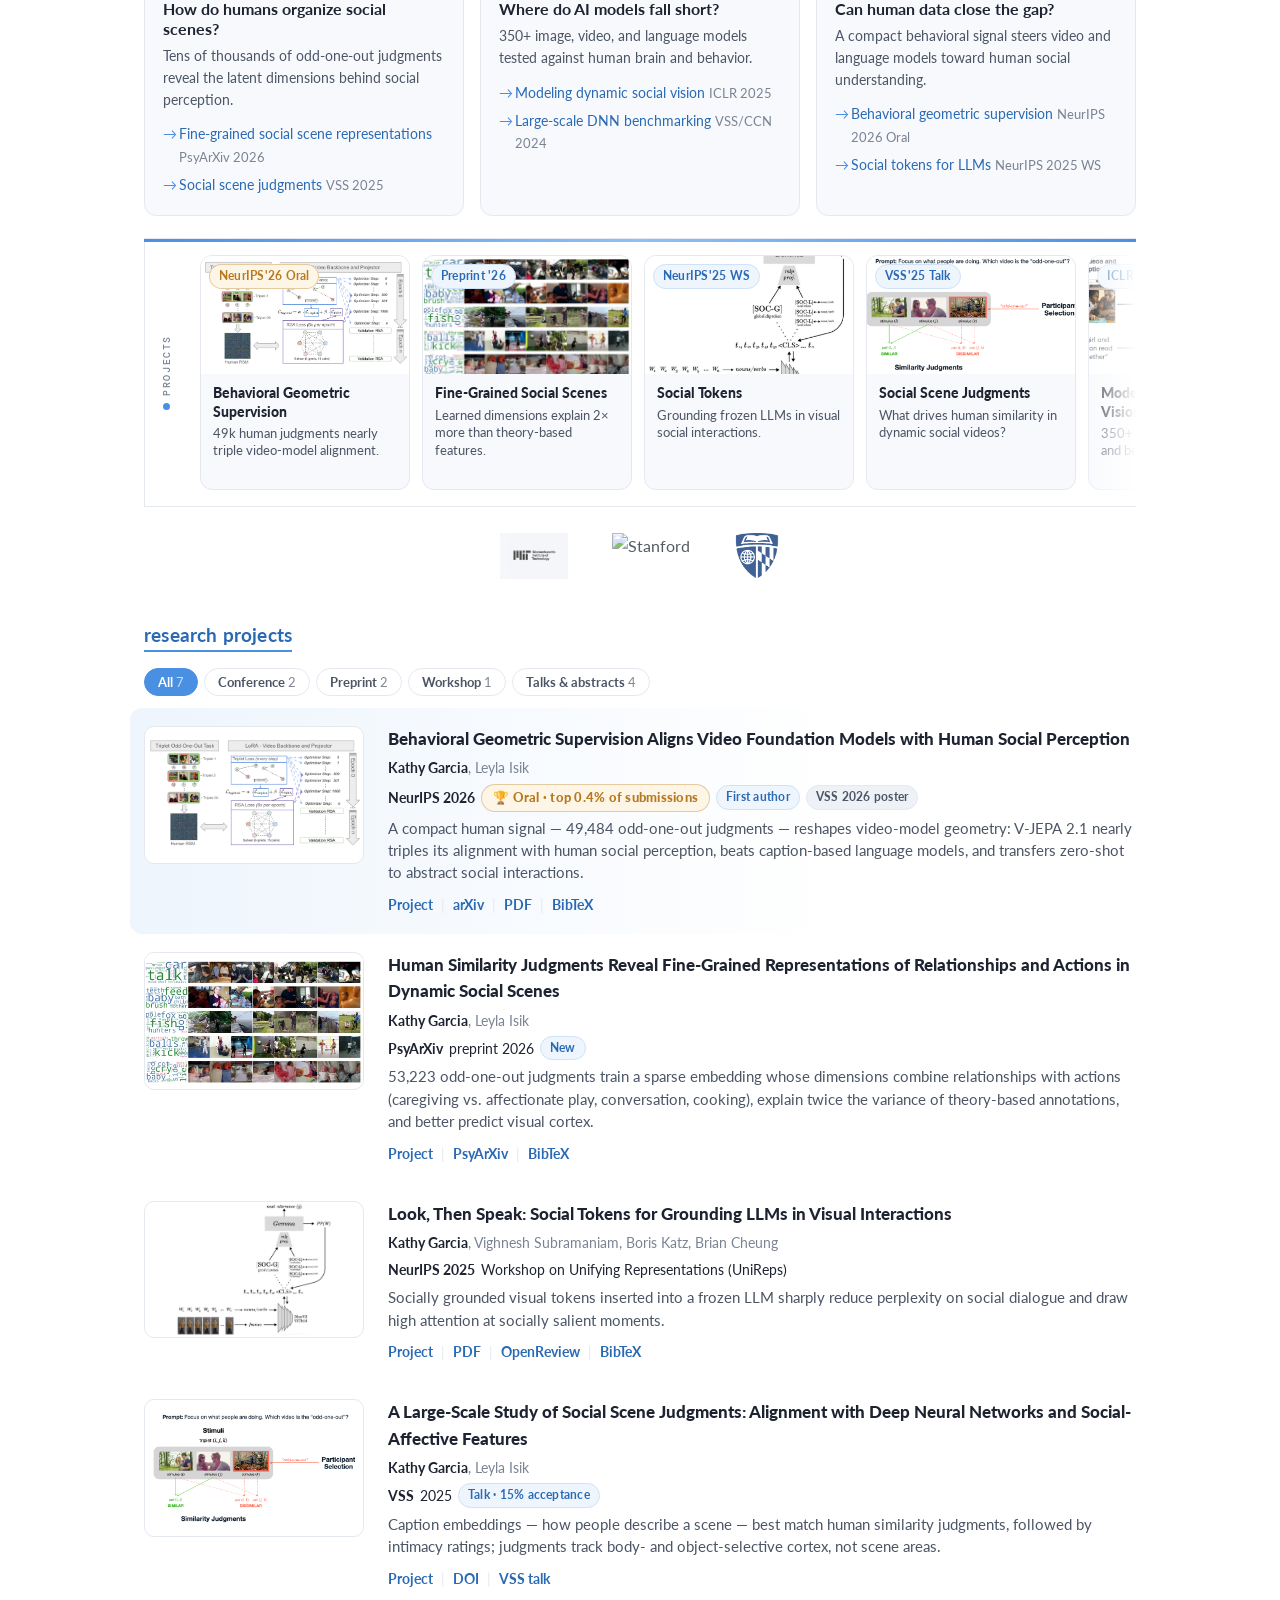
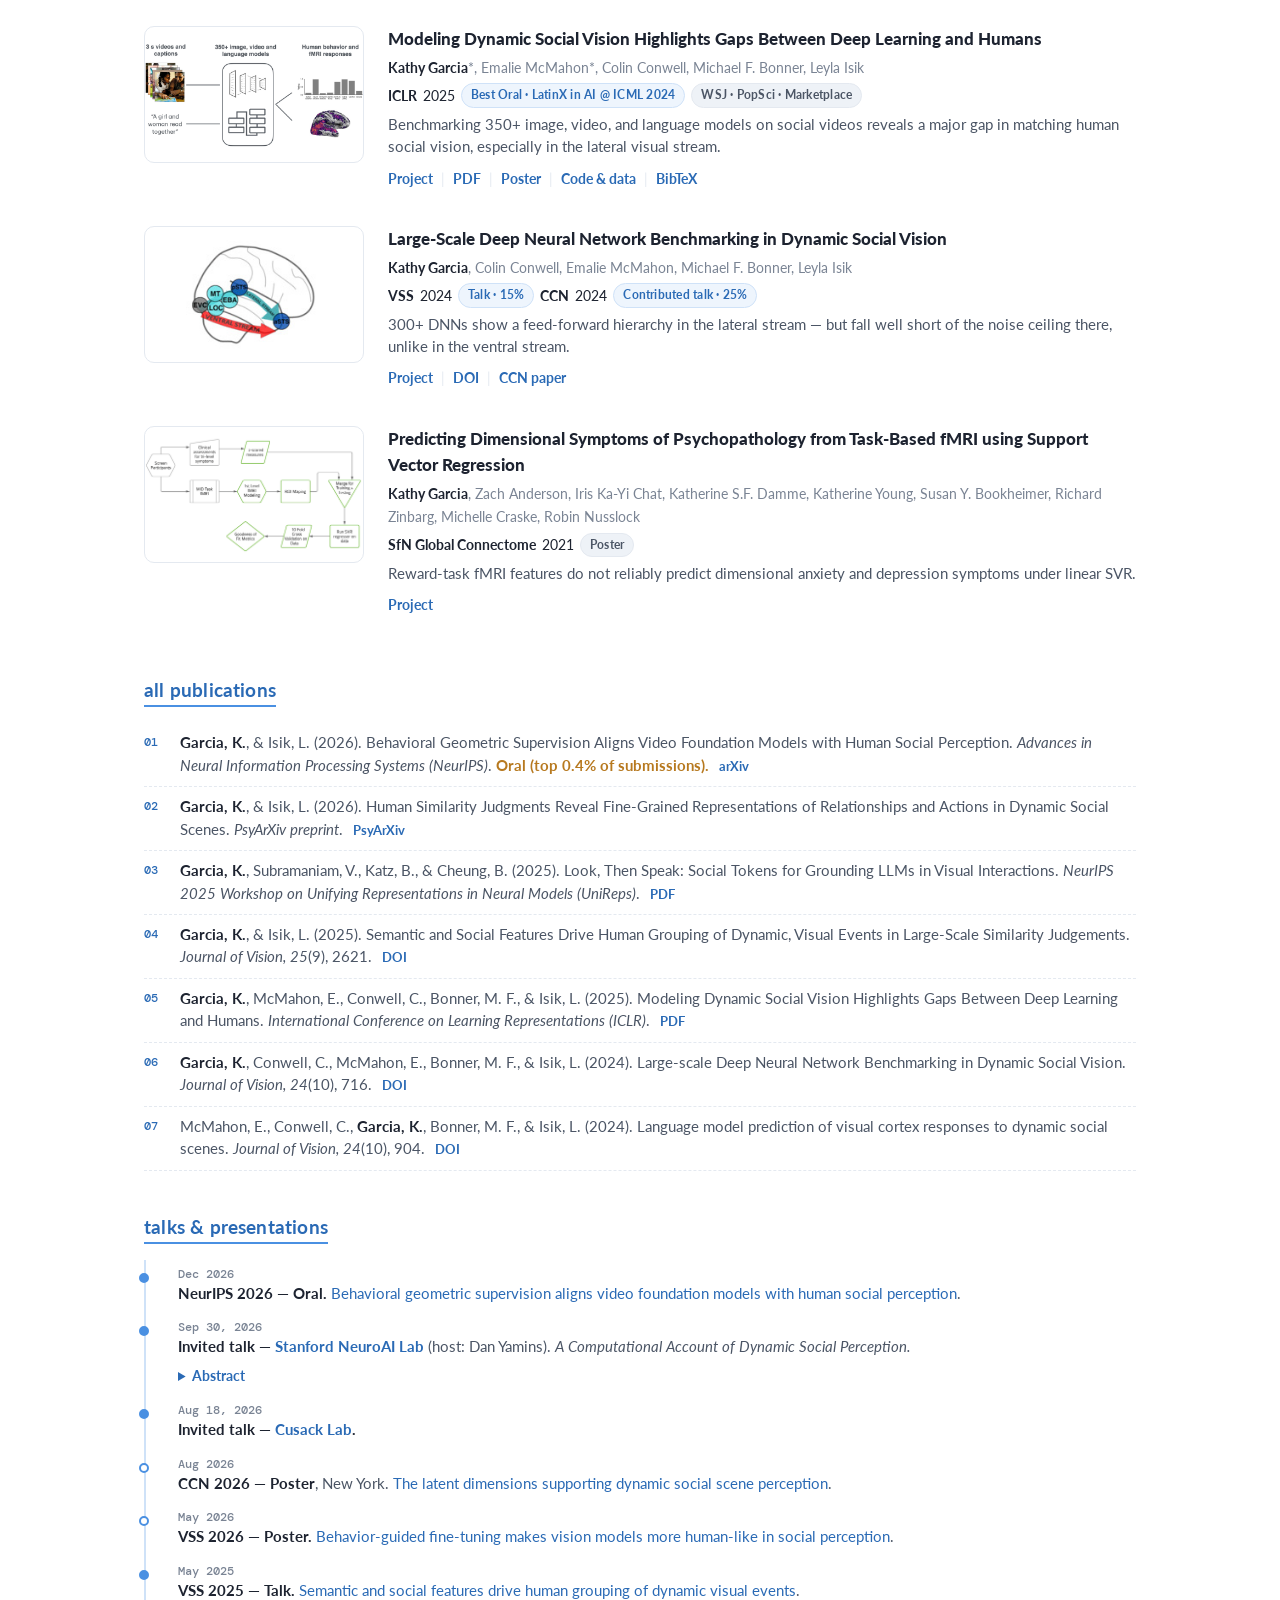
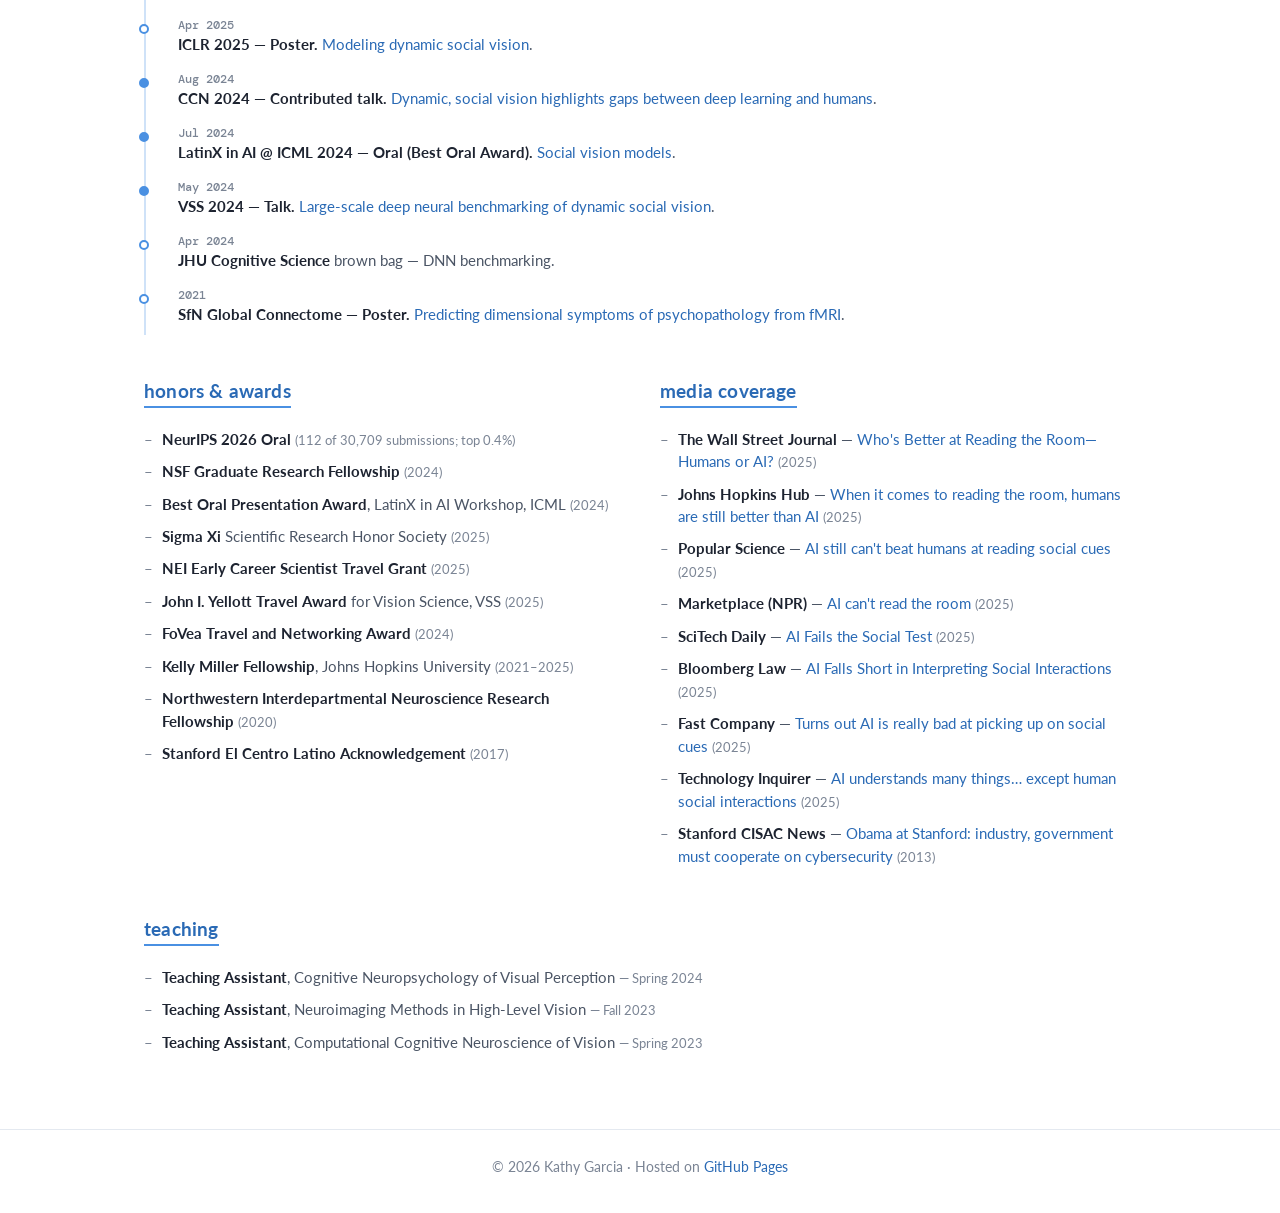
==== commit a356457e: "Add PsyArXiv link for fine-grained social scenes preprint" ====
--- a/index.html
+++ b/index.html
@@ -495,8 +495,7 @@
           <div class="pub-authors"><span class="me">Kathy Garcia</span>, <a href="https://www.isiklab.org">Leyla Isik</a></div>
           <div class="pub-venue"><b>PsyArXiv</b> preprint 2026 <span class="badge">New</span></div>
           <p class="pub-tldr">53,223 odd-one-out judgments train a sparse embedding whose dimensions combine relationships with actions (caregiving vs. affectionate play, conversation, cooking), explain twice the variance of theory-based annotations, and better predict visual cortex.</p>
-          <!-- TODO: add the PsyArXiv link once the preprint is posted. -->
-          <div class="pub-links"><a href="latent_dimensions.html">Project</a><span class="soon">PsyArXiv link coming soon</span><a href="latent_dimensions.html#bibtex">BibTeX</a></div>
+          <div class="pub-links"><a href="latent_dimensions.html">Project</a><a href="https://osf.io/preprints/psyarxiv/8cn9f_v1">PsyArXiv</a><a href="latent_dimensions.html#bibtex">BibTeX</a></div>
         </div>
       </article>
 
@@ -560,7 +559,7 @@
       <h2 class="section-title" data-i18n="cites_title">all publications</h2>
       <ol class="cite-list">
         <li><span class="me">Garcia, K.</span>, &amp; Isik, L. (2026). Behavioral Geometric Supervision Aligns Video Foundation Models with Human Social Perception. <em>Advances in Neural Information Processing Systems (NeurIPS)</em>. <b class="oral-mark">Oral (top 0.4% of submissions).</b> <a class="tiny" href="https://arxiv.org/abs/2510.01502">arXiv</a></li>
-        <li><span class="me">Garcia, K.</span>, &amp; Isik, L. (2026). Human Similarity Judgments Reveal Fine-Grained Representations of Relationships and Actions in Dynamic Social Scenes. <em>PsyArXiv preprint</em>.</li>
+        <li><span class="me">Garcia, K.</span>, &amp; Isik, L. (2026). Human Similarity Judgments Reveal Fine-Grained Representations of Relationships and Actions in Dynamic Social Scenes. <em>PsyArXiv preprint</em>. <a class="tiny" href="https://osf.io/preprints/psyarxiv/8cn9f_v1">PsyArXiv</a></li>
         <li><span class="me">Garcia, K.</span>, Subramaniam, V., Katz, B., &amp; Cheung, B. (2025). Look, Then Speak: Social Tokens for Grounding LLMs in Visual Interactions. <em>NeurIPS 2025 Workshop on Unifying Representations in Neural Models (UniReps)</em>. <a class="tiny" href="https://openreview.net/pdf?id=tdz8HrfthW">PDF</a></li>
         <li><span class="me">Garcia, K.</span>, &amp; Isik, L. (2025). Semantic and Social Features Drive Human Grouping of Dynamic, Visual Events in Large-Scale Similarity Judgements. <em>Journal of Vision, 25</em>(9), 2621. <a class="tiny" href="https://doi.org/10.1167/jov.25.9.2621">DOI</a></li>
         <li><span class="me">Garcia, K.</span>, McMahon, E., Conwell, C., Bonner, M. F., &amp; Isik, L. (2025). Modeling Dynamic Social Vision Highlights Gaps Between Deep Learning and Humans. <em>International Conference on Learning Representations (ICLR)</em>. <a class="tiny" href="https://openreview.net/pdf?id=wAXsx2MYgV">PDF</a></li>
